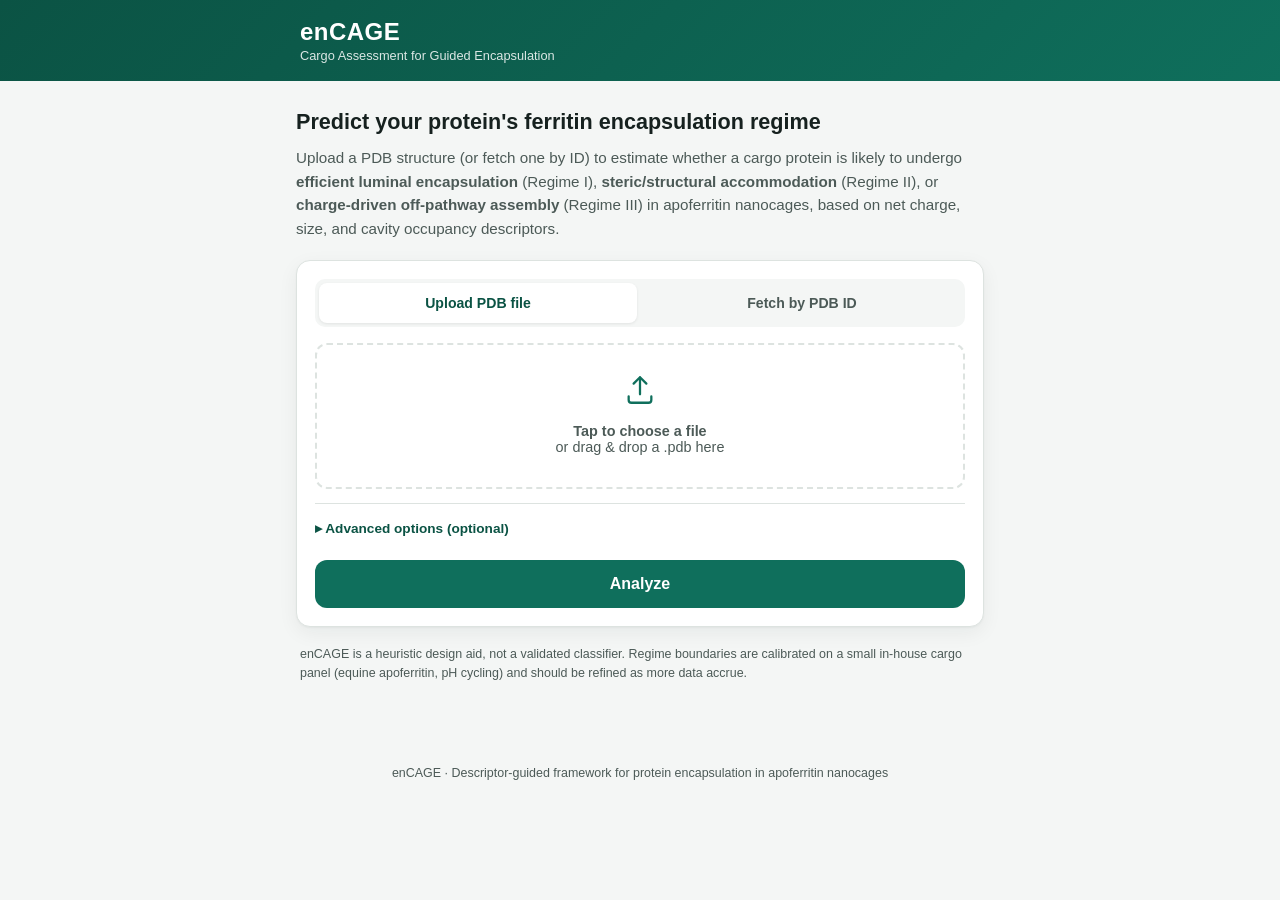
==== frontend/index.html @ 4f6a4db1 "Add files via upload" ====
<!DOCTYPE html>
<html lang="en">
<head>
<meta charset="UTF-8" />
<meta name="viewport" content="width=device-width, initial-scale=1, viewport-fit=cover" />
<title>enCAGE — Ferritin Encapsulation Predictor</title>
<link rel="stylesheet" href="style.css" />
</head>
<body>

<header class="topbar">
  <div class="topbar-inner">
    <div class="brand">
      <span class="brand-mark">enCAGE</span>
      <span class="brand-sub">Cargo Assessment for Guided Encapsulation</span>
    </div>
  </div>
</header>

<main class="wrap">

  <section class="intro">
    <h1>Predict your protein's ferritin encapsulation regime</h1>
    <p>
      Upload a PDB structure (or fetch one by ID) to estimate whether a cargo protein
      is likely to undergo <strong>efficient luminal encapsulation</strong> (Regime I),
      <strong>steric/structural accommodation</strong> (Regime II), or
      <strong>charge-driven off-pathway assembly</strong> (Regime III) in apoferritin
      nanocages, based on net charge, size, and cavity occupancy descriptors.
    </p>
  </section>

  <section class="card input-card">

    <div class="tabs" role="tablist">
      <button class="tab active" data-tab="upload" role="tab" aria-selected="true">Upload PDB file</button>
      <button class="tab" data-tab="fetch" role="tab" aria-selected="false">Fetch by PDB ID</button>
    </div>

    <div class="tab-panel" id="panel-upload">
      <label class="dropzone" id="dropzone" for="fileInput">
        <input type="file" id="fileInput" accept=".pdb,.ent" hidden />
        <div class="dropzone-content">
          <svg viewBox="0 0 24 24" width="34" height="34" fill="none" stroke="currentColor" stroke-width="1.6">
            <path d="M12 3v12m0-12 4.5 4.5M12 3 7.5 7.5" stroke-linecap="round" stroke-linejoin="round"/>
            <path d="M4 16.5V19a2 2 0 0 0 2 2h12a2 2 0 0 0 2-2v-2.5" stroke-linecap="round" stroke-linejoin="round"/>
          </svg>
          <p><strong>Tap to choose a file</strong><br/>or drag & drop a .pdb here</p>
          <p class="file-name" id="fileName"></p>
        </div>
      </label>
    </div>

    <div class="tab-panel hidden" id="panel-fetch">
      <label class="field-label" for="pdbIdInput">RCSB PDB ID</label>
      <input class="text-input" id="pdbIdInput" type="text" maxlength="4" placeholder="e.g. 4CHA" autocapitalize="characters" autocomplete="off" />
      <p class="hint">Fetched live from files.rcsb.org — no upload needed.</p>
    </div>

    <details class="advanced">
      <summary>Advanced options (optional)</summary>
      <div class="advanced-grid">
        <div>
          <label class="field-label" for="phInput">pH</label>
          <input class="text-input" id="phInput" type="number" step="0.1" placeholder="7.4" />
        </div>
        <div>
          <label class="field-label" for="cationicInput">Cationic threshold (net charge)</label>
          <input class="text-input" id="cationicInput" type="number" step="0.1" placeholder="5.0" />
        </div>
        <div>
          <label class="field-label" for="chargeOverride">Net charge override</label>
          <input class="text-input" id="chargeOverride" type="number" step="0.1" placeholder="e.g. from Prot pi" />
        </div>
        <div>
          <label class="field-label" for="volumeOverride">SES volume override (Å³)</label>
          <input class="text-input" id="volumeOverride" type="number" step="1" placeholder="e.g. from ChimeraX" />
        </div>
      </div>
      <p class="hint">
        Volume is estimated with a fast grid-based approximation by default. For
        manuscript-consistent numbers, supply a ChimeraX solvent-excluded volume
        and/or a Prot pi net charge above.
      </p>
    </details>

    <button class="btn-primary" id="analyzeBtn">Analyze</button>
    <p class="error-msg hidden" id="errorMsg"></p>
  </section>

  <section class="card result-card hidden" id="resultCard">
    <div class="regime-badge" id="regimeBadge">
      <span class="regime-roman" id="regimeRoman">I</span>
      <span class="regime-text" id="regimeText">Efficient luminal encapsulation</span>
    </div>
    <h2 id="resultProtein">—</h2>

    <div class="descriptor-grid" id="descriptorGrid"></div>

    <div class="notes" id="notesBlock"></div>

    <div class="result-actions">
      <button class="btn-secondary" id="downloadBtn">Download CSV</button>
      <button class="btn-secondary" id="resetBtn">Analyze another</button>
    </div>
  </section>

  <div class="loading hidden" id="loading">
    <div class="spinner"></div>
    <p>Analyzing structure…</p>
  </div>

  <section class="disclaimer">
    <p>
      enCAGE is a heuristic design aid, not a validated classifier. Regime
      boundaries are calibrated on a small in-house cargo panel (equine
      apoferritin, pH cycling) and should be refined as more data accrue.
    </p>
  </section>

</main>

<footer class="footer">
  <p>enCAGE · Descriptor-guided framework for protein encapsulation in apoferritin nanocages</p>
</footer>

<script src="config.js"></script>
<script src="script.js"></script>
</body>
</html>
---- frontend/style.css ----
:root {
  --ink: #16211f;
  --ink-soft: #4c5a57;
  --bg: #f4f6f5;
  --card-bg: #ffffff;
  --border: #dde3e0;
  --accent: #0f6f5c;
  --accent-dark: #0b5344;
  --accent-soft: #e5f3ef;
  --regime1: #1c8a4c;
  --regime1-bg: #e6f6ec;
  --regime2: #b8860a;
  --regime2-bg: #fbf3df;
  --regime3: #c4392b;
  --regime3-bg: #fbe9e7;
  --radius: 14px;
  --shadow: 0 1px 2px rgba(20, 30, 28, 0.04), 0 6px 20px rgba(20, 30, 28, 0.06);
  font-size: 16px;
}

* { box-sizing: border-box; }

html, body {
  margin: 0;
  padding: 0;
  background: var(--bg);
  color: var(--ink);
  font-family: -apple-system, BlinkMacSystemFont, "Segoe UI", Roboto, Helvetica, Arial, sans-serif;
  -webkit-font-smoothing: antialiased;
}

.topbar {
  background: linear-gradient(135deg, var(--accent-dark), var(--accent));
  padding: env(safe-area-inset-top, 0) 0 0 0;
}
.topbar-inner {
  max-width: 720px;
  margin: 0 auto;
  padding: 18px 20px;
}
.brand { display: flex; flex-direction: column; gap: 2px; }
.brand-mark {
  font-size: 1.5rem;
  font-weight: 700;
  color: #fff;
  letter-spacing: 0.02em;
}
.brand-sub {
  font-size: 0.8rem;
  color: rgba(255,255,255,0.85);
}

.wrap {
  max-width: 720px;
  margin: 0 auto;
  padding: 20px 16px 40px;
}

.intro h1 {
  font-size: 1.35rem;
  line-height: 1.35;
  margin: 6px 0 10px;
}
.intro p {
  font-size: 0.95rem;
  color: var(--ink-soft);
  line-height: 1.55;
  margin: 0 0 20px;
}

.card {
  background: var(--card-bg);
  border: 1px solid var(--border);
  border-radius: var(--radius);
  box-shadow: var(--shadow);
  padding: 18px;
  margin-bottom: 18px;
}

.tabs {
  display: flex;
  gap: 6px;
  background: var(--bg);
  padding: 4px;
  border-radius: 10px;
  margin-bottom: 16px;
}
.tab {
  flex: 1;
  border: none;
  background: transparent;
  padding: 10px 8px;
  font-size: 0.88rem;
  font-weight: 600;
  color: var(--ink-soft);
  border-radius: 8px;
  cursor: pointer;
  min-height: 40px;
}
.tab.active {
  background: var(--card-bg);
  color: var(--accent-dark);
  box-shadow: 0 1px 3px rgba(0,0,0,0.08);
}

.tab-panel.hidden { display: none; }

.dropzone {
  display: block;
  border: 2px dashed var(--border);
  border-radius: 12px;
  padding: 28px 16px;
  text-align: center;
  cursor: pointer;
  transition: border-color .15s ease, background .15s ease;
}
.dropzone:active,
.dropzone.dragover {
  border-color: var(--accent);
  background: var(--accent-soft);
}
.dropzone-content svg { color: var(--accent); margin-bottom: 8px; }
.dropzone-content p {
  margin: 4px 0;
  font-size: 0.9rem;
  color: var(--ink-soft);
}
.file-name {
  font-weight: 600;
  color: var(--accent-dark) !important;
  word-break: break-all;
}

.field-label {
  display: block;
  font-size: 0.82rem;
  font-weight: 600;
  color: var(--ink-soft);
  margin-bottom: 6px;
}
.text-input {
  width: 100%;
  padding: 12px 12px;
  font-size: 1rem;
  border: 1px solid var(--border);
  border-radius: 10px;
  background: #fff;
  color: var(--ink);
  min-height: 44px;
}
.text-input:focus {
  outline: none;
  border-color: var(--accent);
  box-shadow: 0 0 0 3px var(--accent-soft);
}
.hint {
  font-size: 0.78rem;
  color: var(--ink-soft);
  margin: 8px 0 0;
  line-height: 1.4;
}

.advanced {
  margin-top: 14px;
  border-top: 1px solid var(--border);
  padding-top: 10px;
}
.advanced summary {
  cursor: pointer;
  font-size: 0.85rem;
  font-weight: 600;
  color: var(--accent-dark);
  list-style: none;
  padding: 6px 0;
}
.advanced summary::-webkit-details-marker { display: none; }
.advanced summary::before { content: "▸ "; }
.advanced[open] summary::before { content: "▾ "; }
.advanced-grid {
  display: grid;
  grid-template-columns: 1fr 1fr;
  gap: 12px;
  margin: 10px 0 4px;
}
@media (max-width: 480px) {
  .advanced-grid { grid-template-columns: 1fr; }
}

.btn-primary {
  width: 100%;
  margin-top: 18px;
  padding: 14px;
  font-size: 1rem;
  font-weight: 700;
  color: #fff;
  background: var(--accent);
  border: none;
  border-radius: 12px;
  cursor: pointer;
  min-height: 48px;
}
.btn-primary:active { background: var(--accent-dark); }
.btn-primary:disabled { opacity: 0.55; }

.btn-secondary {
  flex: 1;
  padding: 12px;
  font-size: 0.92rem;
  font-weight: 600;
  color: var(--accent-dark);
  background: var(--accent-soft);
  border: none;
  border-radius: 10px;
  cursor: pointer;
  min-height: 44px;
}

.error-msg {
  margin-top: 12px;
  padding: 10px 12px;
  background: var(--regime3-bg);
  color: var(--regime3);
  border-radius: 10px;
  font-size: 0.88rem;
}
.hidden { display: none !important; }

/* ---- results ---- */
.regime-badge {
  display: inline-flex;
  align-items: center;
  gap: 10px;
  padding: 8px 14px;
  border-radius: 999px;
  margin-bottom: 12px;
  font-weight: 700;
}
.regime-badge.regime-1 { background: var(--regime1-bg); color: var(--regime1); }
.regime-badge.regime-2 { background: var(--regime2-bg); color: var(--regime2); }
.regime-badge.regime-3 { background: var(--regime3-bg); color: var(--regime3); }
.regime-roman {
  display: inline-flex;
  align-items: center;
  justify-content: center;
  width: 26px;
  height: 26px;
  border-radius: 50%;
  background: currentColor;
  font-size: 0.85rem;
  color: #fff !important;
}
.regime-text { font-size: 0.92rem; }

#resultProtein {
  font-size: 1.15rem;
  margin: 0 0 14px;
}

.descriptor-grid {
  display: grid;
  grid-template-columns: 1fr 1fr;
  gap: 10px;
  margin-bottom: 14px;
}
@media (max-width: 420px) {
  .descriptor-grid { grid-template-columns: 1fr 1fr; }
}
.descriptor-item {
  background: var(--bg);
  border-radius: 10px;
  padding: 10px 12px;
}
.descriptor-item .label {
  display: block;
  font-size: 0.72rem;
  color: var(--ink-soft);
  text-transform: uppercase;
  letter-spacing: 0.03em;
  margin-bottom: 2px;
}
.descriptor-item .value {
  font-size: 1.02rem;
  font-weight: 700;
}
.descriptor-item .source {
  display: block;
  font-size: 0.7rem;
  color: var(--ink-soft);
  margin-top: 2px;
}

.notes {
  background: var(--accent-soft);
  border-radius: 10px;
  padding: 12px 14px;
  margin-bottom: 16px;
}
.notes ul { margin: 0; padding-left: 18px; }
.notes li { font-size: 0.86rem; color: var(--ink); margin-bottom: 6px; line-height: 1.4; }
.notes li:last-child { margin-bottom: 0; }
.notes-empty { font-size: 0.86rem; color: var(--ink-soft); margin: 0; }

.result-actions {
  display: flex;
  gap: 10px;
}

.loading {
  display: flex;
  flex-direction: column;
  align-items: center;
  gap: 12px;
  padding: 30px 0;
  color: var(--ink-soft);
  font-size: 0.9rem;
}
.spinner {
  width: 30px; height: 30px;
  border: 3px solid var(--border);
  border-top-color: var(--accent);
  border-radius: 50%;
  animation: spin 0.8s linear infinite;
}
@keyframes spin { to { transform: rotate(360deg); } }

.disclaimer {
  font-size: 0.78rem;
  color: var(--ink-soft);
  line-height: 1.5;
  padding: 0 4px;
}

.footer {
  text-align: center;
  font-size: 0.78rem;
  color: var(--ink-soft);
  padding: 18px 16px 32px;
}
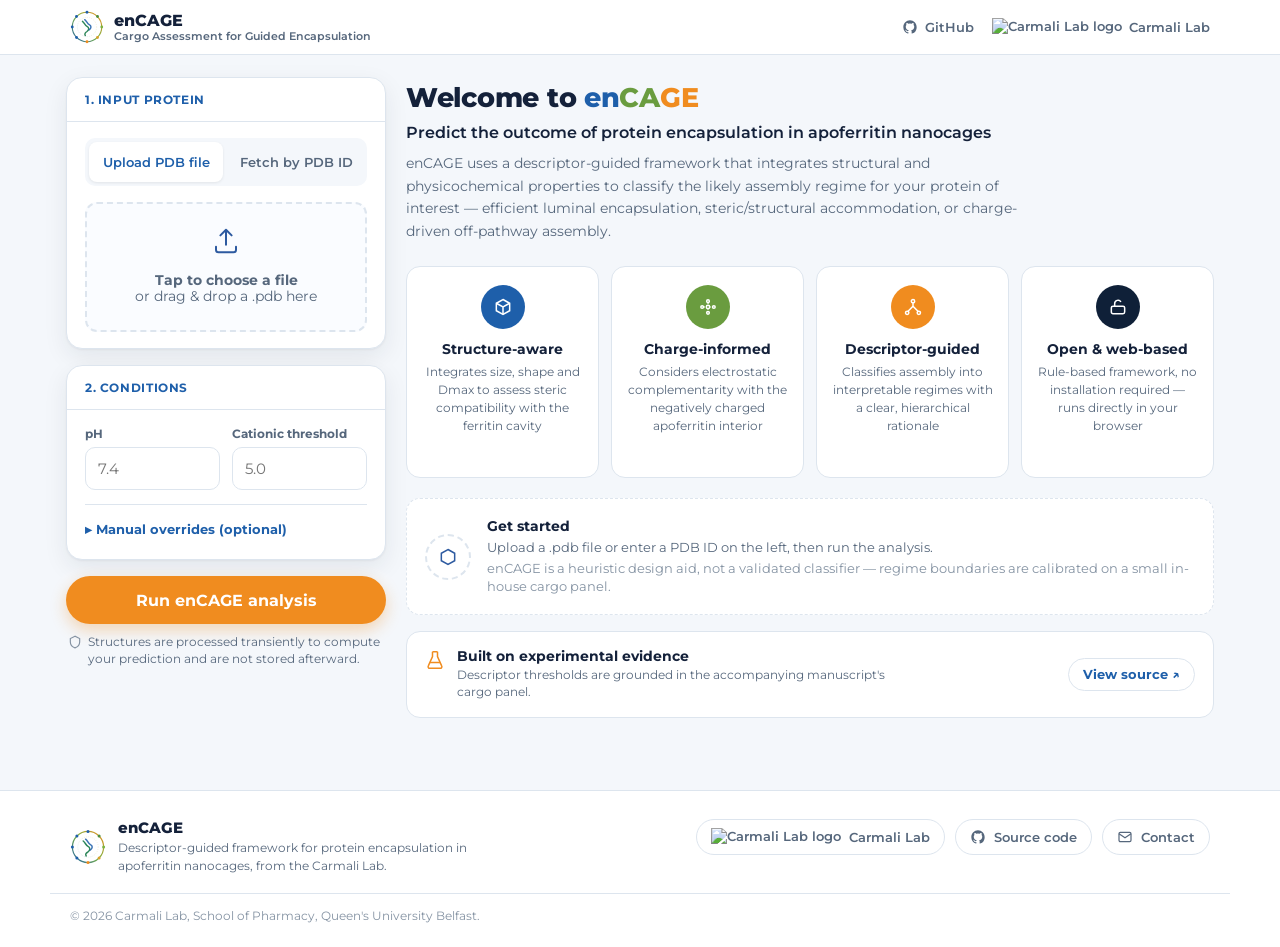
==== commit 6ee430fe: "Add files via upload" ====
--- a/frontend/index.html
+++ b/frontend/index.html
@@ -4,124 +4,287 @@
 <meta charset="UTF-8" />
 <meta name="viewport" content="width=device-width, initial-scale=1, viewport-fit=cover" />
 <title>enCAGE — Ferritin Encapsulation Predictor</title>
+<link rel="preconnect" href="https://fonts.googleapis.com" />
+<link rel="preconnect" href="https://fonts.gstatic.com" crossorigin />
+<link href="https://fonts.googleapis.com/css2?family=Montserrat:wght@400;500;600;700;800&display=swap" rel="stylesheet" />
 <link rel="stylesheet" href="style.css" />
 </head>
 <body>
 
-<header class="topbar">
-  <div class="topbar-inner">
-    <div class="brand">
-      <span class="brand-mark">enCAGE</span>
-      <span class="brand-sub">Cargo Assessment for Guided Encapsulation</span>
+<div class="toolbar">
+  <div class="toolbar-inner">
+    <div class="toolbar-brand">
+      <svg class="logo-mark" viewBox="0 0 120 120" xmlns="http://www.w3.org/2000/svg">
+        <defs>
+          <linearGradient id="ringGrad" x1="0%" y1="100%" x2="100%" y2="0%">
+            <stop offset="0%" stop-color="#1E5FAA"/>
+            <stop offset="50%" stop-color="#7CB342"/>
+            <stop offset="100%" stop-color="#F08C1F"/>
+          </linearGradient>
+        </defs>
+        <circle cx="60" cy="60" r="52" fill="none" stroke="url(#ringGrad)" stroke-width="4"/>
+        <circle cx="60" cy="60" r="34" fill="none" stroke="url(#ringGrad)" stroke-width="1.5" stroke-dasharray="2 5" opacity="0.55"/>
+        <g>
+          <circle cx="60" cy="8" r="5" fill="#1E5FAA"/>
+          <circle cx="97" cy="23" r="5" fill="#4C8F3E"/>
+          <circle cx="112" cy="60" r="5" fill="#7CB342"/>
+          <circle cx="97" cy="97" r="5" fill="#D9A02A"/>
+          <circle cx="60" cy="112" r="5" fill="#F08C1F"/>
+          <circle cx="23" cy="97" r="5" fill="#1E5FAA"/>
+          <circle cx="8" cy="60" r="5" fill="#1E5FAA"/>
+          <circle cx="23" cy="23" r="5" fill="#1E5FAA"/>
+        </g>
+        <path d="M44 40 C 52 46, 52 54, 60 58 C 68 62, 68 70, 60 76 C 54 80, 50 84, 54 90" fill="none" stroke="#2D8659" stroke-width="5" stroke-linecap="round"/>
+        <path d="M52 34 C 60 40, 60 48, 68 52 C 76 56, 76 64, 68 70" fill="none" stroke="#1E5FAA" stroke-width="5" stroke-linecap="round" opacity="0.88"/>
+      </svg>
+      <div class="toolbar-brand-text">
+        <span class="name">enCAGE</span>
+        <span class="tag">Cargo Assessment for Guided Encapsulation</span>
+      </div>
     </div>
-  </div>
-</header>
+    <nav class="toolbar-nav">
+      <a class="toolbar-link" href="https://github.com/scarmali/encage_webapp" target="_blank" rel="noopener">
+        <svg width="16" height="16" viewBox="0 0 24 24" fill="currentColor"><path d="M12 2C6.48 2 2 6.58 2 12.19c0 4.5 2.87 8.31 6.84 9.66.5.1.68-.22.68-.49 0-.24-.01-.87-.01-1.71-2.78.62-3.37-1.37-3.37-1.37-.45-1.18-1.11-1.49-1.11-1.49-.91-.64.07-.63.07-.63 1 .07 1.53 1.05 1.53 1.05.89 1.57 2.34 1.11 2.91.85.09-.66.35-1.11.63-1.37-2.22-.26-4.56-1.14-4.56-5.06 0-1.12.39-2.03 1.03-2.75-.1-.26-.45-1.31.1-2.73 0 0 .84-.28 2.75 1.05a9.3 9.3 0 0 1 5 0c1.9-1.33 2.75-1.05 2.75-1.05.55 1.42.2 2.47.1 2.73.64.72 1.03 1.63 1.03 2.75 0 3.93-2.34 4.79-4.57 5.05.36.32.68.94.68 1.9 0 1.37-.01 2.48-.01 2.81 0 .27.18.6.69.49A10.02 10.02 0 0 0 22 12.19C22 6.58 17.52 2 12 2Z"/></svg>
+        <span class="label">GitHub</span>
+      </a>
+      <a class="toolbar-link" href="https://carmali-lab.com/" target="_blank" rel="noopener">
+        <img src="https://carmali-lab.com/images/logo.png" alt="Carmali Lab logo" />
+        <span class="label">Carmali Lab</span>
+      </a>
+    </nav>
+  </div>
+</div>
 
 <main class="wrap">
-
-  <section class="intro">
-    <h1>Predict your protein's ferritin encapsulation regime</h1>
-    <p>
-      Upload a PDB structure (or fetch one by ID) to estimate whether a cargo protein
-      is likely to undergo <strong>efficient luminal encapsulation</strong> (Regime I),
-      <strong>steric/structural accommodation</strong> (Regime II), or
-      <strong>charge-driven off-pathway assembly</strong> (Regime III) in apoferritin
-      nanocages, based on net charge, size, and cavity occupancy descriptors.
-    </p>
-  </section>
-
-  <section class="card input-card">
-
-    <div class="tabs" role="tablist">
-      <button class="tab active" data-tab="upload" role="tab" aria-selected="true">Upload PDB file</button>
-      <button class="tab" data-tab="fetch" role="tab" aria-selected="false">Fetch by PDB ID</button>
+  <div class="layout">
+
+    <aside class="sidebar">
+      <section class="card input-card">
+        <div class="card-header"><h2>1. Input protein</h2></div>
+        <div class="card-body">
+
+          <div class="tabs" role="tablist">
+            <button class="tab active" data-tab="upload" role="tab" aria-selected="true">Upload PDB file</button>
+            <button class="tab" data-tab="fetch" role="tab" aria-selected="false">Fetch by PDB ID</button>
+          </div>
+
+          <div class="tab-panel" id="panel-upload">
+            <label class="dropzone" id="dropzone" for="fileInput">
+              <input type="file" id="fileInput" accept=".pdb,.ent" hidden />
+              <div class="dropzone-content">
+                <svg viewBox="0 0 24 24" width="30" height="30" fill="none" stroke="currentColor" stroke-width="1.6">
+                  <path d="M12 3v12m0-12 4.5 4.5M12 3 7.5 7.5" stroke-linecap="round" stroke-linejoin="round"/>
+                  <path d="M4 16.5V19a2 2 0 0 0 2 2h12a2 2 0 0 0 2-2v-2.5" stroke-linecap="round" stroke-linejoin="round"/>
+                </svg>
+                <p><strong>Tap to choose a file</strong><br/>or drag & drop a .pdb here</p>
+                <p class="file-name" id="fileName"></p>
+              </div>
+            </label>
+          </div>
+
+          <div class="tab-panel hidden" id="panel-fetch">
+            <label class="field-label" for="pdbIdInput">RCSB PDB ID</label>
+            <input class="text-input" id="pdbIdInput" type="text" maxlength="4" placeholder="e.g. 4CHA" autocapitalize="characters" autocomplete="off" />
+            <p class="hint">Fetched live from files.rcsb.org — no upload needed.</p>
+          </div>
+        </div>
+      </section>
+
+      <section class="card">
+        <div class="card-header"><h2>2. Conditions</h2></div>
+        <div class="card-body">
+          <div class="field-grid">
+            <div>
+              <label class="field-label" for="phInput">pH</label>
+              <input class="text-input" id="phInput" type="number" step="0.1" placeholder="7.4" />
+            </div>
+            <div>
+              <label class="field-label" for="cationicInput">Cationic threshold</label>
+              <input class="text-input" id="cationicInput" type="number" step="0.1" placeholder="5.0" />
+            </div>
+          </div>
+
+          <details class="advanced">
+            <summary>Manual overrides (optional)</summary>
+            <div class="advanced-grid">
+              <div>
+                <label class="field-label" for="chargeOverride">Net charge override</label>
+                <input class="text-input" id="chargeOverride" type="number" step="0.1" placeholder="e.g. from Prot pi" />
+              </div>
+              <div>
+                <label class="field-label" for="volumeOverride">SES volume override (Å³)</label>
+                <input class="text-input" id="volumeOverride" type="number" step="1" placeholder="e.g. from ChimeraX" />
+              </div>
+            </div>
+            <p class="hint">
+              Volume is estimated with a fast grid-based approximation by default. For
+              manuscript-consistent numbers, supply a ChimeraX solvent-excluded volume
+              and/or a Prot pi net charge above.
+            </p>
+          </details>
+        </div>
+      </section>
+
+      <button class="btn-primary" id="analyzeBtn">Run enCAGE analysis</button>
+      <p class="privacy-hint">
+        <svg width="14" height="14" viewBox="0 0 24 24" fill="none" stroke="currentColor" stroke-width="2"><path d="M12 2 4 6v6c0 5 3.4 8.5 8 10 4.6-1.5 8-5 8-10V6l-8-4Z"/></svg>
+        Structures are processed transiently to compute your prediction and are not stored afterward.
+      </p>
+      <p class="error-msg hidden" id="errorMsg"></p>
+    </aside>
+
+    <section class="main-panel is-empty" id="resultCard">
+
+      <div class="welcome" id="emptyState">
+        <h1>Welcome to <span class="grad-en">en</span><span class="grad-ca">CA</span><span class="grad-ge">GE</span></h1>
+        <p class="lede">Predict the outcome of protein encapsulation in apoferritin nanocages</p>
+        <p class="desc">
+          enCAGE uses a descriptor-guided framework that integrates structural and physicochemical
+          properties to classify the likely assembly regime for your protein of interest —
+          efficient luminal encapsulation, steric/structural accommodation, or charge-driven
+          off-pathway assembly.
+        </p>
+
+        <div class="feature-grid">
+          <div class="feature-card f1">
+            <span class="icon"><svg width="20" height="20" viewBox="0 0 24 24" fill="none" stroke="currentColor" stroke-width="1.8"><path d="M12 3 20 7.5v9L12 21 4 16.5v-9Z"/><path d="M4 7.5 12 12l8-4.5M12 12v9"/></svg></span>
+            <span class="title">Structure-aware</span>
+            <span class="desc">Integrates size, shape and Dmax to assess steric compatibility with the ferritin cavity</span>
+          </div>
+          <div class="feature-card f2">
+            <span class="icon"><svg width="20" height="20" viewBox="0 0 24 24" fill="none" stroke="currentColor" stroke-width="1.8"><circle cx="12" cy="12" r="2"/><circle cx="12" cy="5" r="1.6"/><circle cx="12" cy="19" r="1.6"/><circle cx="5" cy="12" r="1.6"/><circle cx="19" cy="12" r="1.6"/><path d="M12 7v3M12 14v3M7 12h3M14 12h3" stroke-dasharray="1 2.5"/></svg></span>
+            <span class="title">Charge-informed</span>
+            <span class="desc">Considers electrostatic complementarity with the negatively charged apoferritin interior</span>
+          </div>
+          <div class="feature-card f3">
+            <span class="icon"><svg width="20" height="20" viewBox="0 0 24 24" fill="none" stroke="currentColor" stroke-width="1.8"><circle cx="12" cy="5" r="2"/><circle cx="5" cy="19" r="2"/><circle cx="19" cy="19" r="2"/><path d="M12 7v4M12 11 6 17M12 11l6 6"/></svg></span>
+            <span class="title">Descriptor-guided</span>
+            <span class="desc">Classifies assembly into interpretable regimes with a clear, hierarchical rationale</span>
+          </div>
+          <div class="feature-card f4">
+            <span class="icon"><svg width="20" height="20" viewBox="0 0 24 24" fill="none" stroke="currentColor" stroke-width="1.8"><rect x="4" y="11" width="16" height="9" rx="2"/><path d="M8 11V8a4 4 0 0 1 7.5-2"/></svg></span>
+            <span class="title">Open &amp; web-based</span>
+            <span class="desc">Rule-based framework, no installation required — runs directly in your browser</span>
+          </div>
+        </div>
+
+        <div class="get-started">
+          <span class="icon">
+            <svg width="20" height="20" viewBox="0 0 24 24" fill="none" stroke="currentColor" stroke-width="1.8"><path d="M12 3 20 7.5v9L12 21 4 16.5v-9Z"/></svg>
+          </span>
+          <div>
+            <p class="title">Get started</p>
+            <p class="body">Upload a .pdb file or enter a PDB ID on the left, then run the analysis.
+              <em>enCAGE is a heuristic design aid, not a validated classifier — regime boundaries are calibrated on a small in-house cargo panel.</em>
+            </p>
+          </div>
+        </div>
+
+        <div class="evidence-strip">
+          <div class="left">
+            <svg width="20" height="20" viewBox="0 0 24 24" fill="none" stroke="currentColor" stroke-width="1.8"><path d="M9 2v6L4 19a2 2 0 0 0 1.8 3h12.4A2 2 0 0 0 20 19l-5-11V2"/><path d="M9 2h6M6 15h12"/></svg>
+            <div>
+              <p class="title">Built on experimental evidence</p>
+              <p class="body">Descriptor thresholds are grounded in the accompanying manuscript's cargo panel.</p>
+            </div>
+          </div>
+          <div class="links">
+            <a href="https://github.com/scarmali/encage_webapp" target="_blank" rel="noopener">View source ↗</a>
+          </div>
+        </div>
+      </div>
+
+      <div class="loading hidden" id="loading">
+        <div class="spinner"></div>
+        <p>Analyzing structure…</p>
+      </div>
+
+      <div class="result-content" id="resultContent">
+        <div class="card">
+          <div class="card-header"><h2>Prediction</h2></div>
+          <div class="card-body">
+            <p class="section-label">Predicted regime</p>
+            <div class="regime-badge" id="regimeBadge">
+              <span class="regime-roman" id="regimeRoman">I</span>
+              <span class="regime-text" id="regimeText">Efficient luminal encapsulation</span>
+            </div>
+            <h3 id="resultProtein">—</h3>
+
+            <p class="section-label">Key descriptors</p>
+            <div class="descriptor-table-wrap">
+              <table class="descriptor-table" id="descriptorTable">
+                <thead>
+                  <tr><th>Descriptor</th><th>Value</th><th>Cavity reference</th></tr>
+                </thead>
+                <tbody id="descriptorGrid"></tbody>
+              </table>
+            </div>
+
+            <p class="section-label">Rationale &amp; notes</p>
+            <div class="notes" id="notesBlock"></div>
+
+            <div class="result-actions">
+              <button class="btn-secondary" id="downloadBtn">Download CSV</button>
+              <button class="btn-secondary" id="resetBtn">Analyze another</button>
+            </div>
+          </div>
+        </div>
+      </div>
+
+    </section>
+
+  </div>
+
+</main>
+
+<footer class="site-footer">
+  <div class="footer-inner">
+    <div class="footer-brand">
+      <svg class="logo-mark" viewBox="0 0 120 120" xmlns="http://www.w3.org/2000/svg">
+        <defs>
+          <linearGradient id="ringGradFoot" x1="0%" y1="100%" x2="100%" y2="0%">
+            <stop offset="0%" stop-color="#1E5FAA"/>
+            <stop offset="50%" stop-color="#7CB342"/>
+            <stop offset="100%" stop-color="#F08C1F"/>
+          </linearGradient>
+        </defs>
+        <circle cx="60" cy="60" r="52" fill="none" stroke="url(#ringGradFoot)" stroke-width="4"/>
+        <circle cx="60" cy="60" r="34" fill="none" stroke="url(#ringGradFoot)" stroke-width="1.5" stroke-dasharray="2 5" opacity="0.55"/>
+        <g>
+          <circle cx="60" cy="8" r="5" fill="#1E5FAA"/>
+          <circle cx="97" cy="23" r="5" fill="#4C8F3E"/>
+          <circle cx="112" cy="60" r="5" fill="#7CB342"/>
+          <circle cx="97" cy="97" r="5" fill="#D9A02A"/>
+          <circle cx="60" cy="112" r="5" fill="#F08C1F"/>
+          <circle cx="23" cy="97" r="5" fill="#1E5FAA"/>
+          <circle cx="8" cy="60" r="5" fill="#1E5FAA"/>
+          <circle cx="23" cy="23" r="5" fill="#1E5FAA"/>
+        </g>
+        <path d="M44 40 C 52 46, 52 54, 60 58 C 68 62, 68 70, 60 76 C 54 80, 50 84, 54 90" fill="none" stroke="#2D8659" stroke-width="5" stroke-linecap="round"/>
+        <path d="M52 34 C 60 40, 60 48, 68 52 C 76 56, 76 64, 68 70" fill="none" stroke="#1E5FAA" stroke-width="5" stroke-linecap="round" opacity="0.88"/>
+      </svg>
+      <div>
+        <p class="name">enCAGE</p>
+        <p class="desc">Descriptor-guided framework for protein encapsulation in apoferritin nanocages, from the Carmali Lab.</p>
+      </div>
     </div>
-
-    <div class="tab-panel" id="panel-upload">
-      <label class="dropzone" id="dropzone" for="fileInput">
-        <input type="file" id="fileInput" accept=".pdb,.ent" hidden />
-        <div class="dropzone-content">
-          <svg viewBox="0 0 24 24" width="34" height="34" fill="none" stroke="currentColor" stroke-width="1.6">
-            <path d="M12 3v12m0-12 4.5 4.5M12 3 7.5 7.5" stroke-linecap="round" stroke-linejoin="round"/>
-            <path d="M4 16.5V19a2 2 0 0 0 2 2h12a2 2 0 0 0 2-2v-2.5" stroke-linecap="round" stroke-linejoin="round"/>
-          </svg>
-          <p><strong>Tap to choose a file</strong><br/>or drag & drop a .pdb here</p>
-          <p class="file-name" id="fileName"></p>
-        </div>
-      </label>
+    <div class="footer-links">
+      <a href="https://carmali-lab.com/" target="_blank" rel="noopener">
+        <img src="https://carmali-lab.com/images/logo.png" alt="Carmali Lab logo" /> Carmali Lab
+      </a>
+      <a href="https://github.com/scarmali/encage_webapp" target="_blank" rel="noopener">
+        <svg width="16" height="16" viewBox="0 0 24 24" fill="currentColor"><path d="M12 2C6.48 2 2 6.58 2 12.19c0 4.5 2.87 8.31 6.84 9.66.5.1.68-.22.68-.49 0-.24-.01-.87-.01-1.71-2.78.62-3.37-1.37-3.37-1.37-.45-1.18-1.11-1.49-1.11-1.49-.91-.64.07-.63.07-.63 1 .07 1.53 1.05 1.53 1.05.89 1.57 2.34 1.11 2.91.85.09-.66.35-1.11.63-1.37-2.22-.26-4.56-1.14-4.56-5.06 0-1.12.39-2.03 1.03-2.75-.1-.26-.45-1.31.1-2.73 0 0 .84-.28 2.75 1.05a9.3 9.3 0 0 1 5 0c1.9-1.33 2.75-1.05 2.75-1.05.55 1.42.2 2.47.1 2.73.64.72 1.03 1.63 1.03 2.75 0 3.93-2.34 4.79-4.57 5.05.36.32.68.94.68 1.9 0 1.37-.01 2.48-.01 2.81 0 .27.18.6.69.49A10.02 10.02 0 0 0 22 12.19C22 6.58 17.52 2 12 2Z"/></svg>
+        Source code
+      </a>
+      <a href="mailto:s.carmali@qub.ac.uk">
+        <svg width="16" height="16" viewBox="0 0 24 24" fill="none" stroke="currentColor" stroke-width="1.8"><rect x="3" y="5" width="18" height="14" rx="2"/><path d="m3 7 9 6 9-6"/></svg>
+        Contact
+      </a>
     </div>
-
-    <div class="tab-panel hidden" id="panel-fetch">
-      <label class="field-label" for="pdbIdInput">RCSB PDB ID</label>
-      <input class="text-input" id="pdbIdInput" type="text" maxlength="4" placeholder="e.g. 4CHA" autocapitalize="characters" autocomplete="off" />
-      <p class="hint">Fetched live from files.rcsb.org — no upload needed.</p>
-    </div>
-
-    <details class="advanced">
-      <summary>Advanced options (optional)</summary>
-      <div class="advanced-grid">
-        <div>
-          <label class="field-label" for="phInput">pH</label>
-          <input class="text-input" id="phInput" type="number" step="0.1" placeholder="7.4" />
-        </div>
-        <div>
-          <label class="field-label" for="cationicInput">Cationic threshold (net charge)</label>
-          <input class="text-input" id="cationicInput" type="number" step="0.1" placeholder="5.0" />
-        </div>
-        <div>
-          <label class="field-label" for="chargeOverride">Net charge override</label>
-          <input class="text-input" id="chargeOverride" type="number" step="0.1" placeholder="e.g. from Prot pi" />
-        </div>
-        <div>
-          <label class="field-label" for="volumeOverride">SES volume override (Å³)</label>
-          <input class="text-input" id="volumeOverride" type="number" step="1" placeholder="e.g. from ChimeraX" />
-        </div>
-      </div>
-      <p class="hint">
-        Volume is estimated with a fast grid-based approximation by default. For
-        manuscript-consistent numbers, supply a ChimeraX solvent-excluded volume
-        and/or a Prot pi net charge above.
-      </p>
-    </details>
-
-    <button class="btn-primary" id="analyzeBtn">Analyze</button>
-    <p class="error-msg hidden" id="errorMsg"></p>
-  </section>
-
-  <section class="card result-card hidden" id="resultCard">
-    <div class="regime-badge" id="regimeBadge">
-      <span class="regime-roman" id="regimeRoman">I</span>
-      <span class="regime-text" id="regimeText">Efficient luminal encapsulation</span>
-    </div>
-    <h2 id="resultProtein">—</h2>
-
-    <div class="descriptor-grid" id="descriptorGrid"></div>
-
-    <div class="notes" id="notesBlock"></div>
-
-    <div class="result-actions">
-      <button class="btn-secondary" id="downloadBtn">Download CSV</button>
-      <button class="btn-secondary" id="resetBtn">Analyze another</button>
-    </div>
-  </section>
-
-  <div class="loading hidden" id="loading">
-    <div class="spinner"></div>
-    <p>Analyzing structure…</p>
-  </div>
-
-  <section class="disclaimer">
-    <p>
-      enCAGE is a heuristic design aid, not a validated classifier. Regime
-      boundaries are calibrated on a small in-house cargo panel (equine
-      apoferritin, pH cycling) and should be refined as more data accrue.
-    </p>
-  </section>
-
-</main>
-
-<footer class="footer">
-  <p>enCAGE · Descriptor-guided framework for protein encapsulation in apoferritin nanocages</p>
+  </div>
+  <div class="footer-bottom">
+    <p>© 2026 Carmali Lab, School of Pharmacy, Queen's University Belfast.</p>
+  </div>
 </footer>
 
 <script src="config.js"></script>
--- a/frontend/style.css
+++ b/frontend/style.css
@@ -1,20 +1,28 @@
 :root {
-  --ink: #16211f;
-  --ink-soft: #4c5a57;
-  --bg: #f4f6f5;
+  --navy-900: #0f2038;
+  --blue-600: #1e5faa;
+  --blue-500: #2d5aa0;
+  --blue-400: #4a90b8;
+  --green-600: #557f32;
+  --green-500: #6a9c3f;
+  --green-100: #eaf3de;
+  --orange-500: #f08c1f;
+  --orange-600: #d97815;
+  --ink: #14213a;
+  --ink-soft: #56677c;
+  --ink-faint: #8593a3;
+  --bg: #f4f7fb;
   --card-bg: #ffffff;
-  --border: #dde3e0;
-  --accent: #0f6f5c;
-  --accent-dark: #0b5344;
-  --accent-soft: #e5f3ef;
+  --border: #dde5ee;
   --regime1: #1c8a4c;
   --regime1-bg: #e6f6ec;
   --regime2: #b8860a;
   --regime2-bg: #fbf3df;
   --regime3: #c4392b;
   --regime3-bg: #fbe9e7;
-  --radius: 14px;
-  --shadow: 0 1px 2px rgba(20, 30, 28, 0.04), 0 6px 20px rgba(20, 30, 28, 0.06);
+  --radius: 16px;
+  --bar-gradient: linear-gradient(135deg, var(--blue-500) 0%, var(--blue-400) 100%);
+  --shadow: 0 1px 2px rgba(15, 32, 56, 0.05), 0 8px 24px rgba(15, 32, 56, 0.08);
   font-size: 16px;
 }
 
@@ -25,57 +33,116 @@
   padding: 0;
   background: var(--bg);
   color: var(--ink);
-  font-family: -apple-system, BlinkMacSystemFont, "Segoe UI", Roboto, Helvetica, Arial, sans-serif;
+  font-family: "Montserrat", -apple-system, BlinkMacSystemFont, "Segoe UI", Roboto, Helvetica, Arial, sans-serif;
   -webkit-font-smoothing: antialiased;
 }
 
-.topbar {
-  background: linear-gradient(135deg, var(--accent-dark), var(--accent));
-  padding: env(safe-area-inset-top, 0) 0 0 0;
-}
-.topbar-inner {
-  max-width: 720px;
+a { color: var(--blue-600); }
+
+/* ---- toolbar (slim, single row) ---- */
+.toolbar {
+  background: var(--card-bg);
+  border-bottom: 1px solid var(--border);
+  position: sticky;
+  top: 0;
+  z-index: 20;
+}
+.toolbar-inner {
+  max-width: 1180px;
   margin: 0 auto;
-  padding: 18px 20px;
-}
-.brand { display: flex; flex-direction: column; gap: 2px; }
-.brand-mark {
-  font-size: 1.5rem;
-  font-weight: 700;
-  color: #fff;
-  letter-spacing: 0.02em;
-}
-.brand-sub {
-  font-size: 0.8rem;
-  color: rgba(255,255,255,0.85);
-}
-
+  padding: 10px 20px;
+  display: flex;
+  align-items: center;
+  justify-content: space-between;
+  gap: 12px;
+}
+.toolbar-brand {
+  display: flex;
+  align-items: center;
+  gap: 10px;
+  min-width: 0;
+}
+.toolbar-brand .logo-mark { width: 34px; height: 34px; flex-shrink: 0; }
+.toolbar-brand-text { display: flex; flex-direction: column; line-height: 1.2; min-width: 0; }
+.toolbar-brand-text .name { font-size: 1rem; font-weight: 800; color: var(--ink); }
+.toolbar-brand-text .tag {
+  font-size: 0.68rem;
+  font-weight: 600;
+  color: var(--ink-soft);
+  white-space: nowrap;
+  overflow: hidden;
+  text-overflow: ellipsis;
+}
+.toolbar-nav {
+  display: flex;
+  align-items: center;
+  gap: 18px;
+  flex-shrink: 0;
+}
+.toolbar-link {
+  display: flex;
+  align-items: center;
+  gap: 7px;
+  text-decoration: none;
+  color: var(--ink-soft);
+  font-size: 0.82rem;
+  font-weight: 600;
+  white-space: nowrap;
+}
+.toolbar-link img { height: 18px; width: auto; display: block; }
+.toolbar-link:hover { color: var(--blue-600); }
+@media (max-width: 620px) {
+  .toolbar-brand-text .tag { display: none; }
+  .toolbar-link .label { display: none; }
+}
+
+/* ---- layout: sidebar + main ---- */
 .wrap {
-  max-width: 720px;
+  max-width: 1180px;
   margin: 0 auto;
-  padding: 20px 16px 40px;
-}
-
-.intro h1 {
-  font-size: 1.35rem;
-  line-height: 1.35;
-  margin: 6px 0 10px;
-}
-.intro p {
-  font-size: 0.95rem;
-  color: var(--ink-soft);
-  line-height: 1.55;
-  margin: 0 0 20px;
-}
+  padding: 22px 16px 40px;
+}
+
+.layout {
+  display: grid;
+  grid-template-columns: 320px 1fr;
+  gap: 20px;
+  align-items: start;
+}
+@media (max-width: 900px) {
+  .layout { grid-template-columns: 1fr; }
+}
+
+.sidebar { position: relative; }
+@media (min-width: 901px) {
+  .sidebar { position: sticky; top: 72px; }
+}
+
+.main-panel { min-width: 0; }
 
 .card {
   background: var(--card-bg);
   border: 1px solid var(--border);
   border-radius: var(--radius);
   box-shadow: var(--shadow);
-  padding: 18px;
-  margin-bottom: 18px;
-}
+  margin-bottom: 16px;
+  overflow: hidden;
+}
+
+.card-header {
+  padding: 14px 18px;
+  border-bottom: 1px solid var(--border);
+}
+.card-header h2 {
+  margin: 0;
+  font-size: 0.78rem;
+  font-weight: 700;
+  color: var(--blue-600);
+  text-transform: uppercase;
+  letter-spacing: 0.05em;
+}
+
+.card-body { padding: 16px 18px; }
 
 .tabs {
   display: flex;
@@ -90,7 +157,8 @@
   border: none;
   background: transparent;
   padding: 10px 8px;
-  font-size: 0.88rem;
+  font-family: inherit;
+  font-size: 0.82rem;
   font-weight: 600;
   color: var(--ink-soft);
   border-radius: 8px;
@@ -99,7 +167,7 @@
 }
 .tab.active {
   background: var(--card-bg);
-  color: var(--accent-dark);
+  color: var(--blue-600);
   box-shadow: 0 1px 3px rgba(0,0,0,0.08);
 }
 
@@ -109,55 +177,66 @@
   display: block;
   border: 2px dashed var(--border);
   border-radius: 12px;
-  padding: 28px 16px;
+  padding: 22px 14px;
   text-align: center;
   cursor: pointer;
   transition: border-color .15s ease, background .15s ease;
+  background: #fafcff;
 }
 .dropzone:active,
 .dropzone.dragover {
-  border-color: var(--accent);
-  background: var(--accent-soft);
-}
-.dropzone-content svg { color: var(--accent); margin-bottom: 8px; }
+  border-color: var(--blue-500);
+  background: #eaf1fb;
+}
+.dropzone-content svg { color: var(--blue-500); margin-bottom: 8px; }
 .dropzone-content p {
   margin: 4px 0;
-  font-size: 0.9rem;
+  font-size: 0.86rem;
   color: var(--ink-soft);
 }
 .file-name {
-  font-weight: 600;
-  color: var(--accent-dark) !important;
+  font-weight: 700;
+  color: var(--blue-600) !important;
   word-break: break-all;
 }
 
 .field-label {
   display: block;
-  font-size: 0.82rem;
-  font-weight: 600;
+  font-size: 0.78rem;
+  font-weight: 700;
   color: var(--ink-soft);
   margin-bottom: 6px;
 }
 .text-input {
   width: 100%;
-  padding: 12px 12px;
-  font-size: 1rem;
+  padding: 11px 12px;
+  font-size: 0.95rem;
+  font-family: inherit;
   border: 1px solid var(--border);
   border-radius: 10px;
   background: #fff;
   color: var(--ink);
-  min-height: 44px;
+  min-height: 42px;
 }
 .text-input:focus {
   outline: none;
-  border-color: var(--accent);
-  box-shadow: 0 0 0 3px var(--accent-soft);
+  border-color: var(--blue-500);
+  box-shadow: 0 0 0 3px rgba(45, 90, 160, 0.14);
 }
 .hint {
-  font-size: 0.78rem;
+  font-size: 0.76rem;
   color: var(--ink-soft);
   margin: 8px 0 0;
   line-height: 1.4;
+}
+
+.field-grid {
+  display: grid;
+  grid-template-columns: 1fr 1fr;
+  gap: 12px;
+}
+@media (max-width: 420px) {
+  .field-grid { grid-template-columns: 1fr; }
 }
 
 .advanced {
@@ -167,9 +246,9 @@
 }
 .advanced summary {
   cursor: pointer;
-  font-size: 0.85rem;
-  font-weight: 600;
-  color: var(--accent-dark);
+  font-size: 0.82rem;
+  font-weight: 700;
+  color: var(--blue-600);
   list-style: none;
   padding: 6px 0;
 }
@@ -182,50 +261,201 @@
   gap: 12px;
   margin: 10px 0 4px;
 }
-@media (max-width: 480px) {
+@media (max-width: 420px) {
   .advanced-grid { grid-template-columns: 1fr; }
 }
 
 .btn-primary {
   width: 100%;
-  margin-top: 18px;
   padding: 14px;
-  font-size: 1rem;
+  font-family: inherit;
+  font-size: 0.98rem;
   font-weight: 700;
   color: #fff;
-  background: var(--accent);
+  background: var(--orange-500);
   border: none;
-  border-radius: 12px;
+  border-radius: 999px;
   cursor: pointer;
   min-height: 48px;
-}
-.btn-primary:active { background: var(--accent-dark); }
-.btn-primary:disabled { opacity: 0.55; }
+  box-shadow: 0 6px 16px rgba(240, 140, 31, 0.32);
+}
+.btn-primary:active { background: var(--orange-600); }
+.btn-primary:disabled { opacity: 0.55; box-shadow: none; }
+
+.privacy-hint {
+  display: flex;
+  align-items: flex-start;
+  gap: 6px;
+  font-size: 0.74rem;
+  color: var(--ink-soft);
+  margin: 10px 2px 0;
+  line-height: 1.4;
+}
+.privacy-hint svg { flex-shrink: 0; margin-top: 1px; color: var(--ink-faint); }
 
 .btn-secondary {
   flex: 1;
   padding: 12px;
-  font-size: 0.92rem;
-  font-weight: 600;
-  color: var(--accent-dark);
-  background: var(--accent-soft);
+  font-family: inherit;
+  font-size: 0.9rem;
+  font-weight: 700;
+  color: var(--blue-600);
+  background: #eaf1fb;
   border: none;
-  border-radius: 10px;
+  border-radius: 999px;
   cursor: pointer;
   min-height: 44px;
 }
 
 .error-msg {
-  margin-top: 12px;
+  margin: 10px 0 0;
   padding: 10px 12px;
   background: var(--regime3-bg);
   color: var(--regime3);
   border-radius: 10px;
+  font-size: 0.86rem;
+}
+.hidden { display: none !important; }
+
+/* ---- welcome (main panel default state) ---- */
+.welcome h1 {
+  font-size: 1.7rem;
+  font-weight: 800;
+  margin: 4px 0 8px;
+  letter-spacing: -0.01em;
+}
+.welcome h1 .grad-en { color: var(--blue-600); }
+.welcome h1 .grad-ca { color: var(--green-500); }
+.welcome h1 .grad-ge { color: var(--orange-500); }
+.welcome .lede {
+  font-size: 1.02rem;
+  font-weight: 600;
+  color: var(--ink);
+  margin: 0 0 10px;
+}
+.welcome .desc {
   font-size: 0.88rem;
-}
-.hidden { display: none !important; }
-
-/* ---- results ---- */
+  color: var(--ink-soft);
+  line-height: 1.6;
+  max-width: 640px;
+  margin: 0 0 24px;
+}
+
+.feature-grid {
+  display: grid;
+  grid-template-columns: repeat(4, 1fr);
+  gap: 12px;
+  margin-bottom: 20px;
+}
+@media (max-width: 900px) {
+  .feature-grid { grid-template-columns: repeat(2, 1fr); }
+}
+.feature-card {
+  background: var(--card-bg);
+  border: 1px solid var(--border);
+  border-radius: 14px;
+  padding: 18px 14px;
+  text-align: center;
+}
+.feature-card .icon {
+  width: 44px;
+  height: 44px;
+  border-radius: 50%;
+  display: flex;
+  align-items: center;
+  justify-content: center;
+  margin: 0 auto 12px;
+  color: #fff;
+}
+.feature-card.f1 .icon { background: var(--blue-600); }
+.feature-card.f2 .icon { background: var(--green-500); }
+.feature-card.f3 .icon { background: var(--orange-500); }
+.feature-card.f4 .icon { background: var(--navy-900); }
+.feature-card .title {
+  display: block;
+  font-size: 0.86rem;
+  font-weight: 700;
+  color: var(--ink);
+  margin-bottom: 6px;
+}
+.feature-card .desc {
+  display: block;
+  font-size: 0.78rem;
+  color: var(--ink-soft);
+  line-height: 1.45;
+}
+
+.get-started {
+  display: flex;
+  align-items: center;
+  gap: 16px;
+  background: var(--card-bg);
+  border: 1px dashed var(--border);
+  border-radius: 14px;
+  padding: 18px;
+  margin-bottom: 16px;
+}
+.get-started .icon {
+  width: 46px;
+  height: 46px;
+  border-radius: 50%;
+  border: 2px dashed var(--border);
+  display: flex;
+  align-items: center;
+  justify-content: center;
+  color: var(--blue-500);
+  flex-shrink: 0;
+}
+.get-started .title { font-size: 0.9rem; font-weight: 700; color: var(--ink); margin: 0 0 3px; }
+.get-started .body { font-size: 0.82rem; color: var(--ink-soft); margin: 0; line-height: 1.4; }
+.get-started .body em { color: var(--ink-faint); font-style: normal; display: block; margin-top: 2px; }
+
+.evidence-strip {
+  display: flex;
+  align-items: center;
+  justify-content: space-between;
+  flex-wrap: wrap;
+  gap: 14px;
+  background: var(--card-bg);
+  border: 1px solid var(--border);
+  border-radius: 14px;
+  padding: 16px 18px;
+}
+.evidence-strip .left { display: flex; align-items: flex-start; gap: 12px; max-width: 480px; }
+.evidence-strip .left svg { flex-shrink: 0; color: var(--orange-500); margin-top: 2px; }
+.evidence-strip .title { font-size: 0.86rem; font-weight: 700; color: var(--ink); margin: 0 0 2px; }
+.evidence-strip .body { font-size: 0.78rem; color: var(--ink-soft); margin: 0; line-height: 1.4; }
+.evidence-strip .links { display: flex; gap: 10px; flex-wrap: wrap; }
+.evidence-strip .links a {
+  display: inline-flex;
+  align-items: center;
+  gap: 6px;
+  text-decoration: none;
+  font-size: 0.8rem;
+  font-weight: 700;
+  color: var(--blue-600);
+  border: 1px solid var(--border);
+  border-radius: 999px;
+  padding: 8px 14px;
+  white-space: nowrap;
+}
+.evidence-strip .links a:hover { border-color: var(--blue-500); }
+
+/* ---- result panel ---- */
+.main-panel.is-empty .result-content { display: none; }
+.main-panel:not(.is-empty) .welcome { display: none; }
+
+.result-content .card { margin-bottom: 16px; }
+
+.section-label {
+  font-size: 0.72rem;
+  font-weight: 700;
+  text-transform: uppercase;
+  letter-spacing: 0.05em;
+  color: var(--ink-soft);
+  margin: 0 0 8px;
+}
+
 .regime-badge {
   display: inline-flex;
   align-items: center;
@@ -252,45 +482,51 @@
 .regime-text { font-size: 0.92rem; }
 
 #resultProtein {
-  font-size: 1.15rem;
+  font-size: 1.05rem;
+  font-weight: 700;
+  color: var(--blue-600);
   margin: 0 0 14px;
 }
 
-.descriptor-grid {
-  display: grid;
-  grid-template-columns: 1fr 1fr;
-  gap: 10px;
-  margin-bottom: 14px;
-}
-@media (max-width: 420px) {
-  .descriptor-grid { grid-template-columns: 1fr 1fr; }
-}
-.descriptor-item {
+.descriptor-table-wrap {
+  margin-bottom: 16px;
+  border: 1px solid var(--border);
+  border-radius: 12px;
+  overflow: hidden;
+}
+table.descriptor-table {
+  width: 100%;
+  border-collapse: collapse;
+  font-size: 0.82rem;
+}
+table.descriptor-table th {
   background: var(--bg);
-  border-radius: 10px;
-  padding: 10px 12px;
-}
-.descriptor-item .label {
+  color: var(--ink-soft);
+  text-transform: uppercase;
+  font-size: 0.66rem;
+  letter-spacing: 0.04em;
+  font-weight: 700;
+  text-align: left;
+  padding: 8px 10px;
+}
+table.descriptor-table td {
+  padding: 9px 10px;
+  border-top: 1px solid var(--border);
+  vertical-align: top;
+}
+table.descriptor-table td.value { font-weight: 700; color: var(--ink); white-space: nowrap; }
+table.descriptor-table td .source {
   display: block;
-  font-size: 0.72rem;
-  color: var(--ink-soft);
-  text-transform: uppercase;
-  letter-spacing: 0.03em;
-  margin-bottom: 2px;
-}
-.descriptor-item .value {
-  font-size: 1.02rem;
-  font-weight: 700;
-}
-.descriptor-item .source {
-  display: block;
+  font-weight: 400;
   font-size: 0.7rem;
-  color: var(--ink-soft);
-  margin-top: 2px;
-}
+  color: var(--ink-faint);
+  margin-top: 1px;
+  white-space: normal;
+}
+table.descriptor-table td.ref { color: var(--ink-soft); }
 
 .notes {
-  background: var(--accent-soft);
+  background: #eaf1fb;
   border-radius: 10px;
   padding: 12px 14px;
   margin-bottom: 16px;
@@ -310,29 +546,82 @@
   flex-direction: column;
   align-items: center;
   gap: 12px;
-  padding: 30px 0;
+  padding: 60px 0;
   color: var(--ink-soft);
   font-size: 0.9rem;
 }
 .spinner {
   width: 30px; height: 30px;
   border: 3px solid var(--border);
-  border-top-color: var(--accent);
+  border-top-color: var(--blue-500);
   border-radius: 50%;
   animation: spin 0.8s linear infinite;
 }
 @keyframes spin { to { transform: rotate(360deg); } }
 
 .disclaimer {
-  font-size: 0.78rem;
-  color: var(--ink-soft);
+  font-size: 0.76rem;
+  color: var(--ink-faint);
   line-height: 1.5;
-  padding: 0 4px;
-}
-
-.footer {
-  text-align: center;
-  font-size: 0.78rem;
-  color: var(--ink-soft);
-  padding: 18px 16px 32px;
-}
+  margin: 0;
+}
+
+/* ---- footer ---- */
+.site-footer {
+  border-top: 1px solid var(--border);
+  background: var(--card-bg);
+  margin-top: 32px;
+}
+.footer-inner {
+  max-width: 1180px;
+  margin: 0 auto;
+  padding: 28px 20px 18px;
+  display: flex;
+  align-items: flex-start;
+  justify-content: space-between;
+  gap: 24px;
+  flex-wrap: wrap;
+}
+.footer-brand {
+  display: flex;
+  align-items: center;
+  gap: 12px;
+  max-width: 420px;
+}
+.footer-brand .logo-mark { width: 36px; height: 36px; flex-shrink: 0; }
+.footer-brand .name { font-size: 0.92rem; font-weight: 800; margin: 0 0 2px; }
+.footer-brand .desc { font-size: 0.78rem; color: var(--ink-soft); margin: 0; line-height: 1.45; }
+
+.footer-links {
+  display: flex;
+  flex-wrap: wrap;
+  gap: 10px;
+}
+.footer-links a {
+  display: inline-flex;
+  align-items: center;
+  gap: 8px;
+  text-decoration: none;
+  color: var(--ink-soft);
+  font-size: 0.82rem;
+  font-weight: 600;
+  border: 1px solid var(--border);
+  border-radius: 999px;
+  padding: 8px 14px;
+  white-space: nowrap;
+}
+.footer-links a img { height: 18px; width: auto; display: block; }
+.footer-links a:hover { color: var(--blue-600); border-color: var(--blue-500); }
+
+.footer-bottom {
+  max-width: 1180px;
+  margin: 0 auto;
+  padding: 14px 20px 22px;
+  border-top: 1px solid var(--border);
+}
+.footer-bottom p {
+  font-size: 0.74rem;
+  color: var(--ink-faint);
+  line-height: 1.5;
+  margin: 0;
+}
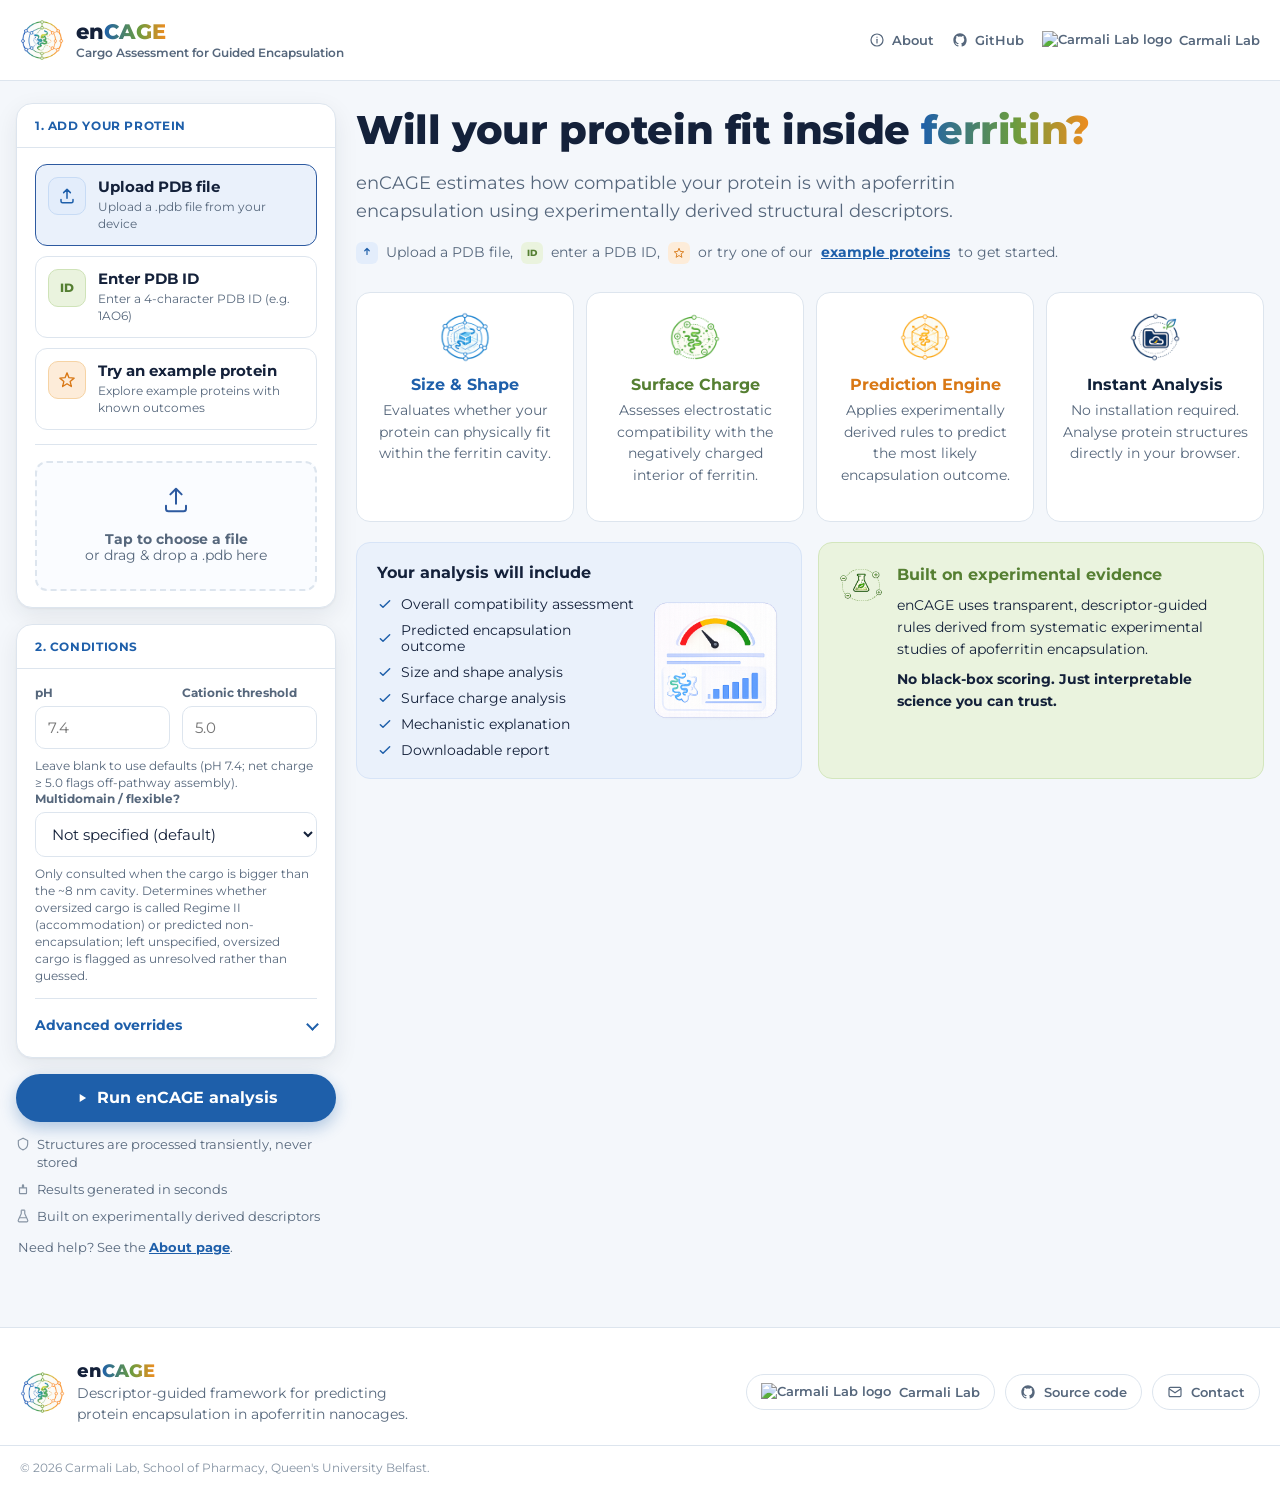
==== commit b3044819: "Add files via upload" ====
--- a/frontend/index.html
+++ b/frontend/index.html
@@ -3,7 +3,11 @@
 <head>
 <meta charset="UTF-8" />
 <meta name="viewport" content="width=device-width, initial-scale=1, viewport-fit=cover" />
+<meta name="description" content="Predict how a protein cargo will assemble inside a ferritin nanocage — upload a PDB structure or enter a PDB ID to get an instant regime prediction." />
+<meta name="theme-color" content="#1e5faa" />
 <title>enCAGE — Ferritin Encapsulation Predictor</title>
+<link rel="icon" type="image/png" href="favicon.png" />
+<link rel="apple-touch-icon" href="apple-touch-icon.png" />
 <link rel="preconnect" href="https://fonts.googleapis.com" />
 <link rel="preconnect" href="https://fonts.gstatic.com" crossorigin />
 <link href="https://fonts.googleapis.com/css2?family=Montserrat:wght@400;500;600;700;800&display=swap" rel="stylesheet" />
@@ -14,35 +18,17 @@
 <div class="toolbar">
   <div class="toolbar-inner">
     <div class="toolbar-brand">
-      <svg class="logo-mark" viewBox="0 0 120 120" xmlns="http://www.w3.org/2000/svg">
-        <defs>
-          <linearGradient id="ringGrad" x1="0%" y1="100%" x2="100%" y2="0%">
-            <stop offset="0%" stop-color="#1E5FAA"/>
-            <stop offset="50%" stop-color="#7CB342"/>
-            <stop offset="100%" stop-color="#F08C1F"/>
-          </linearGradient>
-        </defs>
-        <circle cx="60" cy="60" r="52" fill="none" stroke="url(#ringGrad)" stroke-width="4"/>
-        <circle cx="60" cy="60" r="34" fill="none" stroke="url(#ringGrad)" stroke-width="1.5" stroke-dasharray="2 5" opacity="0.55"/>
-        <g>
-          <circle cx="60" cy="8" r="5" fill="#1E5FAA"/>
-          <circle cx="97" cy="23" r="5" fill="#4C8F3E"/>
-          <circle cx="112" cy="60" r="5" fill="#7CB342"/>
-          <circle cx="97" cy="97" r="5" fill="#D9A02A"/>
-          <circle cx="60" cy="112" r="5" fill="#F08C1F"/>
-          <circle cx="23" cy="97" r="5" fill="#1E5FAA"/>
-          <circle cx="8" cy="60" r="5" fill="#1E5FAA"/>
-          <circle cx="23" cy="23" r="5" fill="#1E5FAA"/>
-        </g>
-        <path d="M44 40 C 52 46, 52 54, 60 58 C 68 62, 68 70, 60 76 C 54 80, 50 84, 54 90" fill="none" stroke="#2D8659" stroke-width="5" stroke-linecap="round"/>
-        <path d="M52 34 C 60 40, 60 48, 68 52 C 76 56, 76 64, 68 70" fill="none" stroke="#1E5FAA" stroke-width="5" stroke-linecap="round" opacity="0.88"/>
-      </svg>
+      <img class="logo-mark" src="logo.png" alt="enCAGE logo" width="44" height="44" />
       <div class="toolbar-brand-text">
-        <span class="name">enCAGE</span>
+        <span class="name"><span class="name-en">en</span><span class="name-cage">CAGE</span></span>
         <span class="tag">Cargo Assessment for Guided Encapsulation</span>
       </div>
     </div>
     <nav class="toolbar-nav">
+      <a class="toolbar-link" href="about.html">
+        <svg width="16" height="16" viewBox="0 0 24 24" fill="none" stroke="currentColor" stroke-width="1.8"><circle cx="12" cy="12" r="9"/><path d="M12 11v5.5" stroke-linecap="round"/><circle cx="12" cy="7.8" r="0.9" fill="currentColor" stroke="none"/></svg>
+        <span class="label">About</span>
+      </a>
       <a class="toolbar-link" href="https://github.com/scarmali/encage_webapp" target="_blank" rel="noopener">
         <svg width="16" height="16" viewBox="0 0 24 24" fill="currentColor"><path d="M12 2C6.48 2 2 6.58 2 12.19c0 4.5 2.87 8.31 6.84 9.66.5.1.68-.22.68-.49 0-.24-.01-.87-.01-1.71-2.78.62-3.37-1.37-3.37-1.37-.45-1.18-1.11-1.49-1.11-1.49-.91-.64.07-.63.07-.63 1 .07 1.53 1.05 1.53 1.05.89 1.57 2.34 1.11 2.91.85.09-.66.35-1.11.63-1.37-2.22-.26-4.56-1.14-4.56-5.06 0-1.12.39-2.03 1.03-2.75-.1-.26-.45-1.31.1-2.73 0 0 .84-.28 2.75 1.05a9.3 9.3 0 0 1 5 0c1.9-1.33 2.75-1.05 2.75-1.05.55 1.42.2 2.47.1 2.73.64.72 1.03 1.63 1.03 2.75 0 3.93-2.34 4.79-4.57 5.05.36.32.68.94.68 1.9 0 1.37-.01 2.48-.01 2.81 0 .27.18.6.69.49A10.02 10.02 0 0 0 22 12.19C22 6.58 17.52 2 12 2Z"/></svg>
         <span class="label">GitHub</span>
@@ -60,32 +46,86 @@
 
     <aside class="sidebar">
       <section class="card input-card">
-        <div class="card-header"><h2>1. Input protein</h2></div>
+        <div class="card-header"><h2>1. Add your protein</h2></div>
         <div class="card-body">
 
-          <div class="tabs" role="tablist">
-            <button class="tab active" data-tab="upload" role="tab" aria-selected="true">Upload PDB file</button>
-            <button class="tab" data-tab="fetch" role="tab" aria-selected="false">Fetch by PDB ID</button>
-          </div>
-
-          <div class="tab-panel" id="panel-upload">
-            <label class="dropzone" id="dropzone" for="fileInput">
-              <input type="file" id="fileInput" accept=".pdb,.ent" hidden />
-              <div class="dropzone-content">
-                <svg viewBox="0 0 24 24" width="30" height="30" fill="none" stroke="currentColor" stroke-width="1.6">
-                  <path d="M12 3v12m0-12 4.5 4.5M12 3 7.5 7.5" stroke-linecap="round" stroke-linejoin="round"/>
-                  <path d="M4 16.5V19a2 2 0 0 0 2 2h12a2 2 0 0 0 2-2v-2.5" stroke-linecap="round" stroke-linejoin="round"/>
-                </svg>
-                <p><strong>Tap to choose a file</strong><br/>or drag & drop a .pdb here</p>
-                <p class="file-name" id="fileName"></p>
+          <div class="input-options" role="tablist">
+            <button class="input-option io-upload active" data-option="upload" role="tab" aria-selected="true">
+              <span class="input-option-icon">
+                <svg width="18" height="18" viewBox="0 0 24 24" fill="none" stroke="currentColor" stroke-width="2"><path d="M12 3v12m0-12 4.5 4.5M12 3 7.5 7.5" stroke-linecap="round" stroke-linejoin="round"/><path d="M4 16.5V19a2 2 0 0 0 2 2h12a2 2 0 0 0 2-2v-2.5" stroke-linecap="round" stroke-linejoin="round"/></svg>
+              </span>
+              <span class="input-option-text">
+                <span class="input-option-title">Upload PDB file</span>
+                <span class="input-option-desc">Upload a .pdb file from your device</span>
+              </span>
+            </button>
+
+            <button class="input-option io-fetch" data-option="fetch" role="tab" aria-selected="false">
+              <span class="input-option-icon">ID</span>
+              <span class="input-option-text">
+                <span class="input-option-title">Enter PDB ID</span>
+                <span class="input-option-desc">Enter a 4-character PDB ID (e.g. 1AO6)</span>
+              </span>
+            </button>
+
+            <button class="input-option io-example" data-option="example" role="tab" aria-selected="false">
+              <span class="input-option-icon">
+                <svg width="18" height="18" viewBox="0 0 24 24" fill="none" stroke="currentColor" stroke-width="1.8"><path d="M12 2.5 14.6 8.9 21.5 9.5 16.2 13.9 17.8 20.7 12 17 6.2 20.7 7.8 13.9 2.5 9.5 9.4 8.9Z" stroke-linejoin="round"/></svg>
+              </span>
+              <span class="input-option-text">
+                <span class="input-option-title">Try an example protein</span>
+                <span class="input-option-desc">Explore example proteins with known outcomes</span>
+              </span>
+            </button>
+          </div>
+
+          <div class="input-panels">
+            <div class="tab-panel" id="panel-upload">
+              <label class="dropzone" id="dropzone" for="fileInput">
+                <input type="file" id="fileInput" accept=".pdb,.ent" hidden />
+                <div class="dropzone-content">
+                  <svg viewBox="0 0 24 24" width="30" height="30" fill="none" stroke="currentColor" stroke-width="1.6">
+                    <path d="M12 3v12m0-12 4.5 4.5M12 3 7.5 7.5" stroke-linecap="round" stroke-linejoin="round"/>
+                    <path d="M4 16.5V19a2 2 0 0 0 2 2h12a2 2 0 0 0 2-2v-2.5" stroke-linecap="round" stroke-linejoin="round"/>
+                  </svg>
+                  <p><strong>Tap to choose a file</strong><br/>or drag & drop a .pdb here</p>
+                  <p class="file-name" id="fileName"></p>
+                </div>
+              </label>
+            </div>
+
+            <div class="tab-panel hidden" id="panel-fetch">
+              <label class="field-label" for="pdbIdInput">RCSB PDB ID</label>
+              <input class="text-input" id="pdbIdInput" type="text" maxlength="4" placeholder="e.g. 4CHA" autocapitalize="characters" autocomplete="off" />
+              <p class="hint">Fetched live from files.rcsb.org. No upload needed.</p>
+            </div>
+
+            <div class="tab-panel hidden" id="panel-example">
+              <div class="example-list">
+                <button class="example-item" type="button" data-pdb="4CHA">
+                  <span class="example-meta">
+                    <span class="example-name">α-Chymotrypsin</span>
+                    <span class="example-pdb">PDB 4CHA</span>
+                  </span>
+                  <span class="example-regime-chip regime-1">Regime I</span>
+                </button>
+                <button class="example-item" type="button" data-pdb="1AO6" data-multidomain="true">
+                  <span class="example-meta">
+                    <span class="example-name">Human serum albumin</span>
+                    <span class="example-pdb">PDB 1AO6</span>
+                  </span>
+                  <span class="example-regime-chip regime-2">Regime II</span>
+                </button>
+                <button class="example-item" type="button" data-pdb="1LYZ">
+                  <span class="example-meta">
+                    <span class="example-name">Lysozyme</span>
+                    <span class="example-pdb">PDB 1LYZ</span>
+                  </span>
+                  <span class="example-regime-chip regime-3">Regime III</span>
+                </button>
               </div>
-            </label>
-          </div>
-
-          <div class="tab-panel hidden" id="panel-fetch">
-            <label class="field-label" for="pdbIdInput">RCSB PDB ID</label>
-            <input class="text-input" id="pdbIdInput" type="text" maxlength="4" placeholder="e.g. 4CHA" autocapitalize="characters" autocomplete="off" />
-            <p class="hint">Fetched live from files.rcsb.org — no upload needed.</p>
+              <p class="hint">Picked from a validated cargo panel. One click runs the analysis.</p>
+            </div>
           </div>
         </div>
       </section>
@@ -103,94 +143,134 @@
               <input class="text-input" id="cationicInput" type="number" step="0.1" placeholder="5.0" />
             </div>
           </div>
+          <p class="hint">
+            Leave blank to use defaults (pH 7.4; net charge ≥ 5.0 flags off-pathway assembly).
+          </p>
+
+          <div>
+            <label class="field-label" for="multidomainInput">Multidomain / flexible?</label>
+            <select class="text-input" id="multidomainInput">
+              <option value="">Not specified (default)</option>
+              <option value="true">Yes — multidomain / flexible</option>
+              <option value="false">No — single-domain / rigid</option>
+            </select>
+          </div>
+          <p class="hint">
+            Only consulted when the cargo is bigger than the ~8 nm cavity. Determines whether
+            oversized cargo is called Regime II (accommodation) or predicted non-encapsulation;
+            left unspecified, oversized cargo is flagged as unresolved rather than guessed.
+          </p>
 
           <details class="advanced">
-            <summary>Manual overrides (optional)</summary>
+            <summary>Advanced overrides</summary>
             <div class="advanced-grid">
               <div>
-                <label class="field-label" for="chargeOverride">Net charge override</label>
-                <input class="text-input" id="chargeOverride" type="number" step="0.1" placeholder="e.g. from Prot pi" />
+                <label class="field-label" for="chargeOverride">Net charge</label>
+                <input class="text-input" id="chargeOverride" type="number" step="0.1" placeholder="From Prot pi" />
               </div>
               <div>
-                <label class="field-label" for="volumeOverride">SES volume override (Å³)</label>
-                <input class="text-input" id="volumeOverride" type="number" step="1" placeholder="e.g. from ChimeraX" />
+                <label class="field-label" for="volumeOverride">SES volume (Å³)</label>
+                <input class="text-input" id="volumeOverride" type="number" step="1" placeholder="From ChimeraX" />
               </div>
             </div>
             <p class="hint">
               Volume is estimated with a fast grid-based approximation by default. For
-              manuscript-consistent numbers, supply a ChimeraX solvent-excluded volume
+              increased accuracy, please supply a ChimeraX solvent-excluded volume
               and/or a Prot pi net charge above.
             </p>
           </details>
         </div>
       </section>
 
-      <button class="btn-primary" id="analyzeBtn">Run enCAGE analysis</button>
-      <p class="privacy-hint">
-        <svg width="14" height="14" viewBox="0 0 24 24" fill="none" stroke="currentColor" stroke-width="2"><path d="M12 2 4 6v6c0 5 3.4 8.5 8 10 4.6-1.5 8-5 8-10V6l-8-4Z"/></svg>
-        Structures are processed transiently to compute your prediction and are not stored afterward.
-      </p>
+      <button class="btn-primary" id="analyzeBtn">
+        <svg width="14" height="14" viewBox="0 0 24 24" fill="currentColor"><path d="M8 5v14l11-7Z"/></svg>
+        Run enCAGE analysis
+      </button>
+
+      <ul class="info-checklist">
+        <li>
+          <svg width="14" height="14" viewBox="0 0 24 24" fill="none" stroke="currentColor" stroke-width="2"><path d="M12 2 4 6v6c0 5 3.4 8.5 8 10 4.6-1.5 8-5 8-10V6l-8-4Z"/></svg>
+          Structures are processed transiently, never stored
+        </li>
+        <li>
+          <svg width="14" height="14" viewBox="0 0 24 24" fill="none" stroke="currentColor" stroke-width="2"><path d="M13 10V6a1 1 0 0 0-2 0v4M6 10h12v9a1 1 0 0 1-1 1H7a1 1 0 0 1-1-1v-9Z"/></svg>
+          Results generated in seconds
+        </li>
+        <li>
+          <svg width="14" height="14" viewBox="0 0 24 24" fill="none" stroke="currentColor" stroke-width="2"><path d="M9 2v6L4 19a2 2 0 0 0 1.8 3h12.4A2 2 0 0 0 20 19l-5-11V2"/><path d="M9 2h6M6 15h12"/></svg>
+          Built on experimentally derived descriptors
+        </li>
+      </ul>
+      <p class="help-hint">Need help? See the <a href="about.html">About page</a>.</p>
       <p class="error-msg hidden" id="errorMsg"></p>
     </aside>
 
     <section class="main-panel is-empty" id="resultCard">
 
       <div class="welcome" id="emptyState">
-        <h1>Welcome to <span class="grad-en">en</span><span class="grad-ca">CA</span><span class="grad-ge">GE</span></h1>
-        <p class="lede">Predict the outcome of protein encapsulation in apoferritin nanocages</p>
+        <h1>Will your protein fit inside <span class="grad-word">ferritin?</span></h1>
         <p class="desc">
-          enCAGE uses a descriptor-guided framework that integrates structural and physicochemical
-          properties to classify the likely assembly regime for your protein of interest —
-          efficient luminal encapsulation, steric/structural accommodation, or charge-driven
-          off-pathway assembly.
+          enCAGE estimates how compatible your protein is with apoferritin encapsulation
+          using experimentally derived structural descriptors.
+        </p>
+        <p class="hero-quickstart">
+          <span class="mini-icon blue"><svg width="12" height="12" viewBox="0 0 24 24" fill="none" stroke="currentColor" stroke-width="2.4"><path d="M12 3v12m0-12 4.5 4.5M12 3 7.5 7.5" stroke-linecap="round" stroke-linejoin="round"/></svg></span>
+          Upload a PDB file,
+          <span class="mini-icon green">ID</span>
+          enter a PDB ID,
+          <span class="mini-icon orange"><svg width="12" height="12" viewBox="0 0 24 24" fill="none" stroke="currentColor" stroke-width="1.8"><path d="M12 2.5 14.6 8.9 21.5 9.5 16.2 13.9 17.8 20.7 12 17 6.2 20.7 7.8 13.9 2.5 9.5 9.4 8.9Z" stroke-linejoin="round"/></svg></span>
+          or try one of our <a href="#" id="tryExampleLink">example proteins</a> to get started.
         </p>
 
         <div class="feature-grid">
           <div class="feature-card f1">
-            <span class="icon"><svg width="20" height="20" viewBox="0 0 24 24" fill="none" stroke="currentColor" stroke-width="1.8"><path d="M12 3 20 7.5v9L12 21 4 16.5v-9Z"/><path d="M4 7.5 12 12l8-4.5M12 12v9"/></svg></span>
-            <span class="title">Structure-aware</span>
-            <span class="desc">Integrates size, shape and Dmax to assess steric compatibility with the ferritin cavity</span>
+            <span class="icon"><img src="icon-structure-aware.png" alt="" width="52" height="52" /></span>
+            <span class="title">Size &amp; Shape</span>
+            <span class="desc">Evaluates whether your protein can physically fit within the ferritin cavity.</span>
           </div>
           <div class="feature-card f2">
-            <span class="icon"><svg width="20" height="20" viewBox="0 0 24 24" fill="none" stroke="currentColor" stroke-width="1.8"><circle cx="12" cy="12" r="2"/><circle cx="12" cy="5" r="1.6"/><circle cx="12" cy="19" r="1.6"/><circle cx="5" cy="12" r="1.6"/><circle cx="19" cy="12" r="1.6"/><path d="M12 7v3M12 14v3M7 12h3M14 12h3" stroke-dasharray="1 2.5"/></svg></span>
-            <span class="title">Charge-informed</span>
-            <span class="desc">Considers electrostatic complementarity with the negatively charged apoferritin interior</span>
+            <span class="icon"><img src="icon-charge-informed.png" alt="" width="52" height="52" /></span>
+            <span class="title">Surface Charge</span>
+            <span class="desc">Assesses electrostatic compatibility with the negatively charged interior of ferritin.</span>
           </div>
           <div class="feature-card f3">
-            <span class="icon"><svg width="20" height="20" viewBox="0 0 24 24" fill="none" stroke="currentColor" stroke-width="1.8"><circle cx="12" cy="5" r="2"/><circle cx="5" cy="19" r="2"/><circle cx="19" cy="19" r="2"/><path d="M12 7v4M12 11 6 17M12 11l6 6"/></svg></span>
-            <span class="title">Descriptor-guided</span>
-            <span class="desc">Classifies assembly into interpretable regimes with a clear, hierarchical rationale</span>
+            <span class="icon"><img src="icon-descriptor-guided.png" alt="" width="52" height="52" /></span>
+            <span class="title">Prediction Engine</span>
+            <span class="desc">Applies experimentally derived rules to predict the most likely encapsulation outcome.</span>
           </div>
           <div class="feature-card f4">
-            <span class="icon"><svg width="20" height="20" viewBox="0 0 24 24" fill="none" stroke="currentColor" stroke-width="1.8"><rect x="4" y="11" width="16" height="9" rx="2"/><path d="M8 11V8a4 4 0 0 1 7.5-2"/></svg></span>
-            <span class="title">Open &amp; web-based</span>
-            <span class="desc">Rule-based framework, no installation required — runs directly in your browser</span>
-          </div>
-        </div>
-
-        <div class="get-started">
-          <span class="icon">
-            <svg width="20" height="20" viewBox="0 0 24 24" fill="none" stroke="currentColor" stroke-width="1.8"><path d="M12 3 20 7.5v9L12 21 4 16.5v-9Z"/></svg>
-          </span>
-          <div>
-            <p class="title">Get started</p>
-            <p class="body">Upload a .pdb file or enter a PDB ID on the left, then run the analysis.
-              <em>enCAGE is a heuristic design aid, not a validated classifier — regime boundaries are calibrated on a small in-house cargo panel.</em>
-            </p>
-          </div>
-        </div>
-
-        <div class="evidence-strip">
-          <div class="left">
-            <svg width="20" height="20" viewBox="0 0 24 24" fill="none" stroke="currentColor" stroke-width="1.8"><path d="M9 2v6L4 19a2 2 0 0 0 1.8 3h12.4A2 2 0 0 0 20 19l-5-11V2"/><path d="M9 2h6M6 15h12"/></svg>
-            <div>
+            <span class="icon"><img src="icon-open-web.png" alt="" width="52" height="52" /></span>
+            <span class="title">Instant Analysis</span>
+            <span class="desc">No installation required. Analyse protein structures directly in your browser.</span>
+          </div>
+        </div>
+
+        <div class="info-columns">
+          <div class="includes-card">
+            <p class="title">Your analysis will include</p>
+            <div class="includes-card-body">
+              <ul class="includes-list">
+                <li><svg width="16" height="16" viewBox="0 0 24 24" fill="none" stroke="currentColor" stroke-width="2.2"><path d="m5 13 4 4L19 7" stroke-linecap="round" stroke-linejoin="round"/></svg>Overall compatibility assessment</li>
+                <li><svg width="16" height="16" viewBox="0 0 24 24" fill="none" stroke="currentColor" stroke-width="2.2"><path d="m5 13 4 4L19 7" stroke-linecap="round" stroke-linejoin="round"/></svg>Predicted encapsulation outcome</li>
+                <li><svg width="16" height="16" viewBox="0 0 24 24" fill="none" stroke="currentColor" stroke-width="2.2"><path d="m5 13 4 4L19 7" stroke-linecap="round" stroke-linejoin="round"/></svg>Size and shape analysis</li>
+                <li><svg width="16" height="16" viewBox="0 0 24 24" fill="none" stroke="currentColor" stroke-width="2.2"><path d="m5 13 4 4L19 7" stroke-linecap="round" stroke-linejoin="round"/></svg>Surface charge analysis</li>
+                <li><svg width="16" height="16" viewBox="0 0 24 24" fill="none" stroke="currentColor" stroke-width="2.2"><path d="m5 13 4 4L19 7" stroke-linecap="round" stroke-linejoin="round"/></svg>Mechanistic explanation</li>
+                <li><svg width="16" height="16" viewBox="0 0 24 24" fill="none" stroke="currentColor" stroke-width="2.2"><path d="m5 13 4 4L19 7" stroke-linecap="round" stroke-linejoin="round"/></svg>Downloadable report</li>
+              </ul>
+              <img class="report-preview" src="report-preview.png" alt="" aria-hidden="true" />
+            </div>
+          </div>
+
+          <a class="evidence-card" href="about.html">
+            <span class="icon">
+              <img src="evidence-icon.png" alt="" width="44" height="44" />
+            </span>
+            <div class="content">
               <p class="title">Built on experimental evidence</p>
-              <p class="body">Descriptor thresholds are grounded in the accompanying manuscript's cargo panel.</p>
-            </div>
-          </div>
-          <div class="links">
-            <a href="https://github.com/scarmali/encage_webapp" target="_blank" rel="noopener">View source ↗</a>
-          </div>
+              <p>enCAGE uses transparent, descriptor-guided rules derived from systematic experimental studies of apoferritin encapsulation.</p>
+              <p class="emphasis">No black-box scoring. Just interpretable science you can trust.</p>
+            </div>
+          </a>
         </div>
       </div>
 
@@ -208,6 +288,7 @@
               <span class="regime-roman" id="regimeRoman">I</span>
               <span class="regime-text" id="regimeText">Efficient luminal encapsulation</span>
             </div>
+            <p class="regime-blurb" id="regimeBlurb"></p>
             <h3 id="resultProtein">—</h3>
 
             <p class="section-label">Key descriptors</p>
@@ -240,32 +321,10 @@
 <footer class="site-footer">
   <div class="footer-inner">
     <div class="footer-brand">
-      <svg class="logo-mark" viewBox="0 0 120 120" xmlns="http://www.w3.org/2000/svg">
-        <defs>
-          <linearGradient id="ringGradFoot" x1="0%" y1="100%" x2="100%" y2="0%">
-            <stop offset="0%" stop-color="#1E5FAA"/>
-            <stop offset="50%" stop-color="#7CB342"/>
-            <stop offset="100%" stop-color="#F08C1F"/>
-          </linearGradient>
-        </defs>
-        <circle cx="60" cy="60" r="52" fill="none" stroke="url(#ringGradFoot)" stroke-width="4"/>
-        <circle cx="60" cy="60" r="34" fill="none" stroke="url(#ringGradFoot)" stroke-width="1.5" stroke-dasharray="2 5" opacity="0.55"/>
-        <g>
-          <circle cx="60" cy="8" r="5" fill="#1E5FAA"/>
-          <circle cx="97" cy="23" r="5" fill="#4C8F3E"/>
-          <circle cx="112" cy="60" r="5" fill="#7CB342"/>
-          <circle cx="97" cy="97" r="5" fill="#D9A02A"/>
-          <circle cx="60" cy="112" r="5" fill="#F08C1F"/>
-          <circle cx="23" cy="97" r="5" fill="#1E5FAA"/>
-          <circle cx="8" cy="60" r="5" fill="#1E5FAA"/>
-          <circle cx="23" cy="23" r="5" fill="#1E5FAA"/>
-        </g>
-        <path d="M44 40 C 52 46, 52 54, 60 58 C 68 62, 68 70, 60 76 C 54 80, 50 84, 54 90" fill="none" stroke="#2D8659" stroke-width="5" stroke-linecap="round"/>
-        <path d="M52 34 C 60 40, 60 48, 68 52 C 76 56, 76 64, 68 70" fill="none" stroke="#1E5FAA" stroke-width="5" stroke-linecap="round" opacity="0.88"/>
-      </svg>
+      <img class="logo-mark" src="logo.png" alt="enCAGE logo" width="45" height="45" />
       <div>
-        <p class="name">enCAGE</p>
-        <p class="desc">Descriptor-guided framework for protein encapsulation in apoferritin nanocages, from the Carmali Lab.</p>
+        <p class="name"><span class="name-en">en</span><span class="name-cage">CAGE</span></p>
+        <p class="desc">Descriptor-guided framework for predicting protein encapsulation in apoferritin nanocages.</p>
       </div>
     </div>
     <div class="footer-links">
--- a/frontend/style.css
+++ b/frontend/style.css
@@ -1,5 +1,6 @@
 :root {
   --navy-900: #0f2038;
+  --blue-700: #163f73;
   --blue-600: #1e5faa;
   --blue-500: #2d5aa0;
   --blue-400: #4a90b8;
@@ -20,22 +21,41 @@
   --regime2-bg: #fbf3df;
   --regime3: #c4392b;
   --regime3-bg: #fbe9e7;
+  --regime4: #6a4fa0;
+  --regime4-bg: #f0ebf9;
+  --regime-unresolved: #5c6b7a;
+  --regime-unresolved-bg: #edf1f5;
   --radius: 16px;
   --bar-gradient: linear-gradient(135deg, var(--blue-500) 0%, var(--blue-400) 100%);
   --shadow: 0 1px 2px rgba(15, 32, 56, 0.05), 0 8px 24px rgba(15, 32, 56, 0.08);
+  --page-max: 1360px;
   font-size: 16px;
 }
 
 * { box-sizing: border-box; }
 
-html, body {
+html {
+  height: 100%;
+}
+body {
   margin: 0;
   padding: 0;
+  min-height: 100%;
   background: var(--bg);
   color: var(--ink);
   font-family: "Montserrat", -apple-system, BlinkMacSystemFont, "Segoe UI", Roboto, Helvetica, Arial, sans-serif;
   -webkit-font-smoothing: antialiased;
-}
+  display: flex;
+  flex-direction: column;
+}
+
+/* Any <main> page section grows to fill leftover height, so the footer
+   always sits at the bottom of the viewport even on short pages. */
+body > main {
+  flex: 1 0 auto;
+  width: 100%;
+}
+.site-footer { flex-shrink: 0; }
 
 a { color: var(--blue-600); }
 
@@ -48,9 +68,9 @@
   z-index: 20;
 }
 .toolbar-inner {
-  max-width: 1180px;
+  max-width: var(--page-max);
   margin: 0 auto;
-  padding: 10px 20px;
+  padding: 18px 20px;
   display: flex;
   align-items: center;
   justify-content: space-between;
@@ -59,20 +79,43 @@
 .toolbar-brand {
   display: flex;
   align-items: center;
-  gap: 10px;
+  gap: 12px;
   min-width: 0;
 }
-.toolbar-brand .logo-mark { width: 34px; height: 34px; flex-shrink: 0; }
-.toolbar-brand-text { display: flex; flex-direction: column; line-height: 1.2; min-width: 0; }
-.toolbar-brand-text .name { font-size: 1rem; font-weight: 800; color: var(--ink); }
+.toolbar-brand .logo-mark { width: 44px; height: 44px; flex-shrink: 0; display: block; object-fit: contain; }
+.toolbar-brand-text { display: flex; flex-direction: column; line-height: 1.25; min-width: 0; }
+.toolbar-brand-text .name { font-size: 1.3rem; font-weight: 800; }
+.toolbar-brand-text .name-en, .footer-brand .name-en { color: var(--ink); }
+.toolbar-brand-text .name-cage, .footer-brand .name-cage {
+  background: linear-gradient(90deg, var(--blue-600) 0%, var(--green-500) 55%, var(--orange-500) 100%);
+  -webkit-background-clip: text;
+  background-clip: text;
+  color: transparent;
+}
 .toolbar-brand-text .tag {
-  font-size: 0.68rem;
+  font-size: 0.76rem;
   font-weight: 600;
   color: var(--ink-soft);
   white-space: nowrap;
   overflow: hidden;
   text-overflow: ellipsis;
 }
+.toolbar-brand-text .tag-divider {
+  display: block;
+  width: 46px;
+  height: 2px;
+  margin: 5px 0;
+  border-radius: 2px;
+  background: linear-gradient(90deg, var(--blue-600) 0%, var(--green-500) 50%, var(--orange-500) 100%);
+}
+.toolbar-brand-text .subtitle {
+  font-size: 0.68rem;
+  font-weight: 500;
+  color: var(--ink-soft);
+  white-space: nowrap;
+  overflow: hidden;
+  text-overflow: ellipsis;
+}
 .toolbar-nav {
   display: flex;
   align-items: center;
@@ -92,13 +135,15 @@
 .toolbar-link img { height: 18px; width: auto; display: block; }
 .toolbar-link:hover { color: var(--blue-600); }
 @media (max-width: 620px) {
-  .toolbar-brand-text .tag { display: none; }
+  .toolbar-brand-text .tag,
+  .toolbar-brand-text .tag-divider,
+  .toolbar-brand-text .subtitle { display: none; }
   .toolbar-link .label { display: none; }
 }
 
 /* ---- layout: sidebar + main ---- */
 .wrap {
-  max-width: 1180px;
+  max-width: var(--page-max);
   margin: 0 auto;
   padding: 22px 16px 40px;
 }
@@ -144,31 +189,57 @@
 
 .card-body { padding: 16px 18px; }
 
-.tabs {
-  display: flex;
-  gap: 6px;
-  background: var(--bg);
-  padding: 4px;
+.input-options {
+  display: flex;
+  flex-direction: column;
+  gap: 10px;
+  margin-bottom: 14px;
+}
+.input-option {
+  display: flex;
+  align-items: flex-start;
+  gap: 12px;
+  width: 100%;
+  text-align: left;
+  padding: 12px;
+  border: 1px solid var(--border);
+  border-radius: 12px;
+  background: #fff;
+  cursor: pointer;
+  font-family: inherit;
+  min-height: 64px;
+  transition: border-color .15s ease, background-color .15s ease;
+}
+@media (hover: hover) {
+  .input-option:not(.active):hover { border-color: var(--blue-400); }
+}
+.input-option.active {
+  border-color: var(--blue-500);
+  background: #eaf1fb;
+}
+.input-option-icon {
+  width: 38px;
+  height: 38px;
   border-radius: 10px;
-  margin-bottom: 16px;
-}
-.tab {
-  flex: 1;
-  border: none;
-  background: transparent;
-  padding: 10px 8px;
-  font-family: inherit;
-  font-size: 0.82rem;
-  font-weight: 600;
-  color: var(--ink-soft);
-  border-radius: 8px;
-  cursor: pointer;
-  min-height: 40px;
-}
-.tab.active {
-  background: var(--card-bg);
-  color: var(--blue-600);
-  box-shadow: 0 1px 3px rgba(0,0,0,0.08);
+  display: flex;
+  align-items: center;
+  justify-content: center;
+  flex-shrink: 0;
+  font-weight: 800;
+  font-size: 0.72rem;
+  border: 1px solid transparent;
+}
+.input-option.io-upload .input-option-icon { background: #e3edfb; color: var(--blue-600); border-color: #c7dbf5; }
+.input-option.io-fetch .input-option-icon { background: var(--green-100); color: var(--green-600); border-color: #cfe3b8; }
+.input-option.io-example .input-option-icon { background: #fdecd9; color: var(--orange-600); border-color: #f6d3a4; }
+.input-option-text { display: flex; flex-direction: column; gap: 2px; min-width: 0; padding-top: 1px; }
+.input-option-title { font-size: 0.92rem; font-weight: 700; color: var(--ink); }
+.input-option-desc { font-size: 0.78rem; color: var(--ink-soft); line-height: 1.4; }
+
+.input-panels {
+  border-top: 1px solid var(--border);
+  padding-top: 16px;
+  margin-top: 2px;
 }
 
 .tab-panel.hidden { display: none; }
@@ -199,6 +270,48 @@
   color: var(--blue-600) !important;
   word-break: break-all;
 }
+
+.example-list {
+  display: flex;
+  flex-direction: column;
+  gap: 8px;
+}
+.example-item {
+  display: flex;
+  align-items: center;
+  justify-content: space-between;
+  gap: 10px;
+  padding: 10px 12px;
+  border: 1px solid var(--border);
+  border-radius: 10px;
+  background: #fff;
+  cursor: pointer;
+  font-family: inherit;
+  text-align: left;
+  text-decoration: none;
+  color: inherit;
+  width: 100%;
+  transition: border-color .15s ease, background-color .15s ease;
+}
+@media (hover: hover) {
+  .example-item:hover { border-color: var(--blue-400); background: #fafcff; }
+}
+.example-meta { display: flex; flex-direction: column; gap: 2px; min-width: 0; }
+.example-name { font-size: 0.86rem; font-weight: 700; color: var(--ink); }
+.example-pdb { font-size: 0.74rem; color: var(--ink-faint); font-weight: 600; }
+.example-regime-chip {
+  font-size: 0.68rem;
+  font-weight: 700;
+  padding: 4px 10px;
+  border-radius: 999px;
+  white-space: nowrap;
+  flex-shrink: 0;
+}
+.example-regime-chip.regime-1 { background: var(--regime1-bg); color: var(--regime1); }
+.example-regime-chip.regime-2 { background: var(--regime2-bg); color: var(--regime2); }
+.example-regime-chip.regime-3 { background: var(--regime3-bg); color: var(--regime3); }
+.example-regime-chip.regime-4 { background: var(--regime4-bg); color: var(--regime4); }
+.example-regime-chip.regime-unresolved { background: var(--regime-unresolved-bg); color: var(--regime-unresolved); }
 
 .field-label {
   display: block;
@@ -246,15 +359,28 @@
 }
 .advanced summary {
   cursor: pointer;
-  font-size: 0.82rem;
+  font-size: 0.86rem;
   font-weight: 700;
   color: var(--blue-600);
   list-style: none;
-  padding: 6px 0;
+  padding: 8px 0;
+  display: flex;
+  align-items: center;
+  justify-content: space-between;
 }
 .advanced summary::-webkit-details-marker { display: none; }
-.advanced summary::before { content: "▸ "; }
-.advanced[open] summary::before { content: "▾ "; }
+.advanced summary::after {
+  content: "";
+  width: 7px;
+  height: 7px;
+  border-right: 2px solid currentColor;
+  border-bottom: 2px solid currentColor;
+  transform: rotate(45deg);
+  transition: transform .15s ease;
+  margin-left: 8px;
+  flex-shrink: 0;
+}
+.advanced[open] summary::after { transform: rotate(-135deg); }
 .advanced-grid {
   display: grid;
   grid-template-columns: 1fr 1fr;
@@ -272,26 +398,51 @@
   font-size: 0.98rem;
   font-weight: 700;
   color: #fff;
-  background: var(--orange-500);
+  background: var(--blue-600);
   border: none;
   border-radius: 999px;
   cursor: pointer;
   min-height: 48px;
-  box-shadow: 0 6px 16px rgba(240, 140, 31, 0.32);
-}
-.btn-primary:active { background: var(--orange-600); }
-.btn-primary:disabled { opacity: 0.55; box-shadow: none; }
-
-.privacy-hint {
+  display: flex;
+  align-items: center;
+  justify-content: center;
+  gap: 8px;
+  box-shadow: 0 6px 16px rgba(30, 95, 170, 0.32);
+  transition: background-color .15s ease, box-shadow .15s ease, transform .1s ease;
+}
+@media (hover: hover) {
+  .btn-primary:hover:not(:disabled) { background: var(--blue-700); box-shadow: 0 8px 20px rgba(30, 95, 170, 0.4); }
+}
+.btn-primary:active:not(:disabled) { background: var(--blue-700); transform: translateY(1px); }
+.btn-primary:disabled { opacity: 0.55; box-shadow: none; cursor: default; }
+.btn-primary:focus-visible, .btn-secondary:focus-visible, .input-option:focus-visible, .example-item:focus-visible {
+  outline: 2px solid var(--blue-500);
+  outline-offset: 2px;
+}
+
+.info-checklist {
+  list-style: none;
+  margin: 14px 0 0;
+  padding: 0;
+  display: flex;
+  flex-direction: column;
+  gap: 9px;
+}
+.info-checklist li {
   display: flex;
   align-items: flex-start;
-  gap: 6px;
-  font-size: 0.74rem;
-  color: var(--ink-soft);
-  margin: 10px 2px 0;
+  gap: 7px;
+  font-size: 0.8rem;
+  color: var(--ink-soft);
   line-height: 1.4;
 }
-.privacy-hint svg { flex-shrink: 0; margin-top: 1px; color: var(--ink-faint); }
+.info-checklist svg { flex-shrink: 0; margin-top: 1px; color: var(--ink-faint); }
+.help-hint {
+  font-size: 0.8rem;
+  color: var(--ink-soft);
+  margin: 14px 2px 0;
+}
+.help-hint a { font-weight: 700; }
 
 .btn-secondary {
   flex: 1;
@@ -305,6 +456,11 @@
   border-radius: 999px;
   cursor: pointer;
   min-height: 44px;
+  transition: background-color .15s ease;
+}
+@media (hover: hover) {
+  .btn-secondary:hover { background: #dce9fa; }
+  .feature-card:hover { border-color: var(--blue-400); box-shadow: 0 4px 14px rgba(15, 32, 56, 0.06); }
 }
 
 .error-msg {
@@ -319,27 +475,50 @@
 
 /* ---- welcome (main panel default state) ---- */
 .welcome h1 {
-  font-size: 1.7rem;
+  font-size: 2.5rem;
   font-weight: 800;
-  margin: 4px 0 8px;
+  margin: 4px 0 16px;
   letter-spacing: -0.01em;
-}
-.welcome h1 .grad-en { color: var(--blue-600); }
-.welcome h1 .grad-ca { color: var(--green-500); }
-.welcome h1 .grad-ge { color: var(--orange-500); }
-.welcome .lede {
-  font-size: 1.02rem;
-  font-weight: 600;
-  color: var(--ink);
-  margin: 0 0 10px;
+  line-height: 1.15;
+}
+.grad-word {
+  background: linear-gradient(90deg, var(--blue-600) 0%, var(--green-500) 55%, var(--orange-500) 100%);
+  -webkit-background-clip: text;
+  background-clip: text;
+  color: transparent;
 }
 .welcome .desc {
-  font-size: 0.88rem;
+  font-size: 1.1rem;
   color: var(--ink-soft);
   line-height: 1.6;
-  max-width: 640px;
-  margin: 0 0 24px;
-}
+  max-width: 680px;
+  margin: 0 0 16px;
+}
+.hero-quickstart {
+  display: flex;
+  flex-wrap: wrap;
+  align-items: center;
+  gap: 8px;
+  font-size: 0.9rem;
+  color: var(--ink-soft);
+  margin: 0 0 28px;
+  line-height: 1.6;
+}
+.hero-quickstart a { font-weight: 700; }
+.hero-quickstart .mini-icon {
+  display: inline-flex;
+  align-items: center;
+  justify-content: center;
+  width: 22px;
+  height: 22px;
+  border-radius: 6px;
+  flex-shrink: 0;
+  font-weight: 800;
+  font-size: 0.56rem;
+}
+.hero-quickstart .mini-icon.blue { background: #e3edfb; color: var(--blue-600); }
+.hero-quickstart .mini-icon.green { background: var(--green-100); color: var(--green-600); }
+.hero-quickstart .mini-icon.orange { background: #fdecd9; color: var(--orange-600); }
 
 .feature-grid {
   display: grid;
@@ -349,6 +528,9 @@
 }
 @media (max-width: 900px) {
   .feature-grid { grid-template-columns: repeat(2, 1fr); }
+}
+@media (max-width: 380px) {
+  .feature-grid { grid-template-columns: 1fr; }
 }
 .feature-card {
   background: var(--card-bg);
@@ -356,90 +538,109 @@
   border-radius: 14px;
   padding: 18px 14px;
   text-align: center;
+  transition: border-color .15s ease, box-shadow .15s ease;
 }
 .feature-card .icon {
+  width: 52px;
+  height: 52px;
+  display: flex;
+  align-items: center;
+  justify-content: center;
+  margin: 0 auto 12px;
+}
+.feature-card .icon img {
+  width: 100%;
+  height: 100%;
+  display: block;
+  object-fit: contain;
+}
+.feature-card .title {
+  display: block;
+  font-size: 0.98rem;
+  font-weight: 700;
+  color: var(--ink);
+  margin-bottom: 6px;
+}
+.feature-card.f1 .title { color: var(--blue-600); }
+.feature-card.f2 .title { color: var(--green-600); }
+.feature-card.f3 .title { color: var(--orange-600); }
+.feature-card.f4 .title { color: var(--navy-900); }
+.feature-card .desc {
+  display: block;
+  font-size: 0.87rem;
+  color: var(--ink-soft);
+  line-height: 1.55;
+}
+
+.info-columns {
+  display: grid;
+  grid-template-columns: 1fr 1fr;
+  gap: 16px;
+}
+@media (max-width: 780px) {
+  .info-columns { grid-template-columns: 1fr; }
+}
+
+.includes-card {
+  background: #eaf1fb;
+  border: 1px solid #d7e4f7;
+  border-radius: 14px;
+  padding: 20px;
+}
+.includes-card > .title { font-size: 1rem; font-weight: 700; color: var(--ink); margin: 0 0 14px; }
+.includes-card-body {
+  display: flex;
+  align-items: flex-start;
+  justify-content: space-between;
+  gap: 16px;
+  flex-wrap: wrap;
+}
+.includes-list {
+  list-style: none;
+  margin: 0;
+  padding: 0;
+  display: flex;
+  flex-direction: column;
+  gap: 10px;
+  flex: 1;
+  min-width: 200px;
+}
+.includes-list li { display: flex; align-items: center; gap: 8px; font-size: 0.86rem; color: var(--ink); }
+.includes-list svg { flex-shrink: 0; color: var(--blue-600); }
+
+.report-preview {
+  width: 130px;
+  flex-shrink: 0;
+  display: block;
+  object-fit: contain;
+}
+
+.evidence-card {
+  background: var(--green-100);
+  border: 1px solid #d3e6bd;
+  border-radius: 14px;
+  padding: 20px;
+  display: flex;
+  gap: 14px;
+  text-decoration: none;
+  transition: border-color .15s ease, box-shadow .15s ease;
+}
+@media (hover: hover) {
+  .evidence-card:hover { border-color: var(--green-500); box-shadow: 0 4px 14px rgba(15, 32, 56, 0.08); }
+}
+.evidence-card .icon {
   width: 44px;
   height: 44px;
-  border-radius: 50%;
   display: flex;
   align-items: center;
   justify-content: center;
-  margin: 0 auto 12px;
-  color: #fff;
-}
-.feature-card.f1 .icon { background: var(--blue-600); }
-.feature-card.f2 .icon { background: var(--green-500); }
-.feature-card.f3 .icon { background: var(--orange-500); }
-.feature-card.f4 .icon { background: var(--navy-900); }
-.feature-card .title {
-  display: block;
-  font-size: 0.86rem;
-  font-weight: 700;
-  color: var(--ink);
-  margin-bottom: 6px;
-}
-.feature-card .desc {
-  display: block;
-  font-size: 0.78rem;
-  color: var(--ink-soft);
-  line-height: 1.45;
-}
-
-.get-started {
-  display: flex;
-  align-items: center;
-  gap: 16px;
-  background: var(--card-bg);
-  border: 1px dashed var(--border);
-  border-radius: 14px;
-  padding: 18px;
-  margin-bottom: 16px;
-}
-.get-started .icon {
-  width: 46px;
-  height: 46px;
-  border-radius: 50%;
-  border: 2px dashed var(--border);
-  display: flex;
-  align-items: center;
-  justify-content: center;
-  color: var(--blue-500);
   flex-shrink: 0;
 }
-.get-started .title { font-size: 0.9rem; font-weight: 700; color: var(--ink); margin: 0 0 3px; }
-.get-started .body { font-size: 0.82rem; color: var(--ink-soft); margin: 0; line-height: 1.4; }
-.get-started .body em { color: var(--ink-faint); font-style: normal; display: block; margin-top: 2px; }
-
-.evidence-strip {
-  display: flex;
-  align-items: center;
-  justify-content: space-between;
-  flex-wrap: wrap;
-  gap: 14px;
-  background: var(--card-bg);
-  border: 1px solid var(--border);
-  border-radius: 14px;
-  padding: 16px 18px;
-}
-.evidence-strip .left { display: flex; align-items: flex-start; gap: 12px; max-width: 480px; }
-.evidence-strip .left svg { flex-shrink: 0; color: var(--orange-500); margin-top: 2px; }
-.evidence-strip .title { font-size: 0.86rem; font-weight: 700; color: var(--ink); margin: 0 0 2px; }
-.evidence-strip .body { font-size: 0.78rem; color: var(--ink-soft); margin: 0; line-height: 1.4; }
-.evidence-strip .links { display: flex; gap: 10px; flex-wrap: wrap; }
-.evidence-strip .links a {
-  display: inline-flex;
-  align-items: center;
-  gap: 6px;
-  text-decoration: none;
-  font-size: 0.8rem;
-  font-weight: 700;
-  color: var(--blue-600);
-  border: 1px solid var(--border);
-  border-radius: 999px;
-  padding: 8px 14px;
-  white-space: nowrap;
-}
-.evidence-strip .links a:hover { border-color: var(--blue-500); }
+.evidence-card .icon img { width: 100%; height: 100%; display: block; object-fit: contain; }
+.evidence-card .content { display: flex; flex-direction: column; gap: 8px; min-width: 0; }
+.evidence-card .title { font-size: 1rem; font-weight: 700; color: var(--green-600); margin: 0; }
+.evidence-card p { font-size: 0.88rem; color: var(--ink); line-height: 1.55; margin: 0; }
+.evidence-card p.emphasis { font-weight: 700; }
 
 /* ---- result panel ---- */
 .main-panel.is-empty .result-content { display: none; }
@@ -460,26 +661,40 @@
   display: inline-flex;
   align-items: center;
   gap: 10px;
-  padding: 8px 14px;
+  padding: 8px 14px 8px 8px;
   border-radius: 999px;
-  margin-bottom: 12px;
+  margin-bottom: 10px;
   font-weight: 700;
 }
 .regime-badge.regime-1 { background: var(--regime1-bg); color: var(--regime1); }
 .regime-badge.regime-2 { background: var(--regime2-bg); color: var(--regime2); }
 .regime-badge.regime-3 { background: var(--regime3-bg); color: var(--regime3); }
+.regime-badge.regime-4 { background: var(--regime4-bg); color: var(--regime4); }
+.regime-badge.regime-unresolved { background: var(--regime-unresolved-bg); color: var(--regime-unresolved); }
 .regime-roman {
   display: inline-flex;
   align-items: center;
   justify-content: center;
-  width: 26px;
-  height: 26px;
+  width: 28px;
+  height: 28px;
   border-radius: 50%;
-  background: currentColor;
   font-size: 0.85rem;
-  color: #fff !important;
-}
+  font-weight: 800;
+  color: #fff;
+}
+.regime-badge.regime-1 .regime-roman { background: var(--regime1); }
+.regime-badge.regime-2 .regime-roman { background: var(--regime2); }
+.regime-badge.regime-3 .regime-roman { background: var(--regime3); }
+.regime-badge.regime-4 .regime-roman { background: var(--regime4); }
+.regime-badge.regime-unresolved .regime-roman { background: var(--regime-unresolved); font-size: 0.62rem; }
 .regime-text { font-size: 0.92rem; }
+.regime-blurb {
+  font-size: 0.86rem;
+  color: var(--ink-soft);
+  line-height: 1.5;
+  max-width: 60ch;
+  margin: 0 0 16px;
+}
 
 #resultProtein {
   font-size: 1.05rem;
@@ -492,7 +707,8 @@
   margin-bottom: 16px;
   border: 1px solid var(--border);
   border-radius: 12px;
-  overflow: hidden;
+  overflow-x: auto;
+  -webkit-overflow-scrolling: touch;
 }
 table.descriptor-table {
   width: 100%;
@@ -525,6 +741,43 @@
 }
 table.descriptor-table td.ref { color: var(--ink-soft); }
 
+/* Below ~560px a 3-column table doesn't fit comfortably even with scroll,
+   so each row becomes a stacked card instead (labels from data-label). */
+@media (max-width: 560px) {
+  .descriptor-table-wrap { overflow-x: visible; border: none; }
+  table.descriptor-table, table.descriptor-table thead, table.descriptor-table tbody,
+  table.descriptor-table th, table.descriptor-table td, table.descriptor-table tr {
+    display: block;
+  }
+  table.descriptor-table thead { position: absolute; left: -9999px; }
+  table.descriptor-table tr {
+    border: 1px solid var(--border);
+    border-radius: 12px;
+    margin-bottom: 10px;
+    padding: 4px 12px;
+  }
+  table.descriptor-table tr:last-child { margin-bottom: 0; }
+  table.descriptor-table td {
+    border-top: none;
+    padding: 8px 0;
+    display: flex;
+    justify-content: space-between;
+    align-items: flex-start;
+    gap: 12px;
+  }
+  table.descriptor-table td + td { border-top: 1px solid var(--border); }
+  table.descriptor-table td.value { white-space: normal; text-align: right; }
+  table.descriptor-table td::before {
+    content: attr(data-label);
+    font-weight: 700;
+    font-size: 0.66rem;
+    text-transform: uppercase;
+    letter-spacing: 0.04em;
+    color: var(--ink-soft);
+    flex-shrink: 0;
+  }
+}
+
 .notes {
   background: #eaf1fb;
   border-radius: 10px;
@@ -573,11 +826,11 @@
   margin-top: 32px;
 }
 .footer-inner {
-  max-width: 1180px;
+  max-width: var(--page-max);
   margin: 0 auto;
-  padding: 28px 20px 18px;
-  display: flex;
-  align-items: flex-start;
+  padding: 32px 20px 20px;
+  display: flex;
+  align-items: center;
   justify-content: space-between;
   gap: 24px;
   flex-wrap: wrap;
@@ -588,9 +841,9 @@
   gap: 12px;
   max-width: 420px;
 }
-.footer-brand .logo-mark { width: 36px; height: 36px; flex-shrink: 0; }
-.footer-brand .name { font-size: 0.92rem; font-weight: 800; margin: 0 0 2px; }
-.footer-brand .desc { font-size: 0.78rem; color: var(--ink-soft); margin: 0; line-height: 1.45; }
+.footer-brand .logo-mark { width: 45px; height: 45px; flex-shrink: 0; display: block; object-fit: contain; }
+.footer-brand .name { font-size: 1.1rem; font-weight: 800; margin: 0 0 2px; }
+.footer-brand .desc { font-size: 0.88rem; color: var(--ink-soft); margin: 0; line-height: 1.5; }
 
 .footer-links {
   display: flex;
@@ -614,7 +867,7 @@
 .footer-links a:hover { color: var(--blue-600); border-color: var(--blue-500); }
 
 .footer-bottom {
-  max-width: 1180px;
+  max-width: var(--page-max);
   margin: 0 auto;
   padding: 14px 20px 22px;
   border-top: 1px solid var(--border);
@@ -625,3 +878,172 @@
   line-height: 1.5;
   margin: 0;
 }
+
+/* ---- about / article page ---- */
+.article {
+  max-width: 760px;
+  margin: 0 auto;
+  padding: 32px 16px 56px;
+}
+.back-link {
+  display: inline-flex;
+  align-items: center;
+  gap: 6px;
+  font-size: 0.86rem;
+  font-weight: 700;
+  color: var(--blue-600);
+  text-decoration: none;
+  margin-bottom: 18px;
+}
+.back-link:hover { text-decoration: underline; }
+.page-title {
+  font-size: 2.1rem;
+  font-weight: 800;
+  color: var(--ink);
+  margin: 0 0 10px;
+  line-height: 1.2;
+  letter-spacing: -0.01em;
+}
+.page-lede {
+  font-size: 1.1rem;
+  font-weight: 500;
+  color: var(--ink-soft);
+  margin: 0 0 28px;
+  line-height: 1.5;
+}
+.prose p {
+  font-size: 0.96rem;
+  color: var(--ink-soft);
+  line-height: 1.7;
+  margin: 0 0 14px;
+}
+.prose p:last-child { margin-bottom: 0; }
+.prose strong { color: var(--ink); }
+
+.regime-explain-list {
+  display: flex;
+  flex-direction: column;
+  gap: 18px;
+  margin: 18px 0 22px;
+}
+.regime-explain {
+  border: 1px solid var(--border);
+  border-radius: 12px;
+  padding: 16px 18px;
+}
+.regime-explain .regime-badge { margin-bottom: 10px; }
+.regime-explain p {
+  font-size: 0.92rem;
+  color: var(--ink-soft);
+  line-height: 1.6;
+  margin: 0 0 8px;
+}
+.regime-explain p:last-child { margin-bottom: 0; }
+.regime-explain p.for-you {
+  color: var(--ink);
+  font-weight: 600;
+}
+
+.decision-steps {
+  margin: 4px 0 0;
+  padding-left: 22px;
+}
+.decision-steps li {
+  font-size: 0.92rem;
+  color: var(--ink-soft);
+  line-height: 1.6;
+  margin-bottom: 8px;
+}
+.decision-steps li:last-child { margin-bottom: 0; }
+.decision-steps strong { color: var(--ink); }
+
+.glossary {
+  margin: 4px 0 0;
+  display: flex;
+  flex-direction: column;
+  gap: 16px;
+}
+.glossary-item {
+  padding-bottom: 16px;
+  border-bottom: 1px solid var(--border);
+}
+.glossary-item:last-child { border-bottom: none; padding-bottom: 0; }
+.glossary-item dt {
+  font-size: 0.92rem;
+  font-weight: 700;
+  color: var(--blue-600);
+  margin: 0 0 4px;
+}
+.glossary-item dd {
+  font-size: 0.92rem;
+  color: var(--ink-soft);
+  line-height: 1.6;
+  margin: 0;
+}
+
+/* ---- about page: sidebar navigation + sections ---- */
+.about-nav { display: flex; flex-direction: column; }
+.about-nav-item {
+  display: flex;
+  flex-direction: column;
+  gap: 2px;
+  text-align: left;
+  width: 100%;
+  padding: 13px 18px;
+  border: none;
+  border-bottom: 1px solid var(--border);
+  border-left: 3px solid transparent;
+  background: transparent;
+  cursor: pointer;
+  font-family: inherit;
+}
+.about-nav-item:last-child { border-bottom: none; }
+.about-nav-title { font-size: 0.9rem; font-weight: 700; color: var(--ink); }
+.about-nav-desc { font-size: 0.76rem; color: var(--ink-soft); margin-top: 1px; }
+.about-nav-item.active { background: #eaf1fb; border-left-color: var(--blue-600); }
+.about-nav-item.active .about-nav-title { color: var(--blue-600); }
+@media (hover: hover) {
+  .about-nav-item:not(.active):hover { background: var(--bg); }
+}
+
+.about-section.hidden { display: none; }
+
+.method-list { margin: 8px 0 0; padding-left: 20px; }
+.method-list li { font-size: 0.92rem; color: var(--ink-soft); line-height: 1.6; margin-bottom: 8px; }
+.method-list li:last-child { margin-bottom: 0; }
+.method-list strong { color: var(--ink); }
+
+.footnote {
+  font-size: 0.8rem;
+  color: var(--ink-faint);
+  line-height: 1.55;
+  margin: 8px 0 0;
+}
+.footnote sup { font-weight: 700; }
+
+.validation-table-wrap {
+  margin: 14px 0;
+  border: 1px solid var(--border);
+  border-radius: 12px;
+  overflow-x: auto;
+  -webkit-overflow-scrolling: touch;
+}
+table.validation-table { width: 100%; border-collapse: collapse; font-size: 0.82rem; }
+table.validation-table th {
+  background: var(--bg);
+  color: var(--ink-soft);
+  text-transform: uppercase;
+  font-size: 0.64rem;
+  letter-spacing: 0.04em;
+  font-weight: 700;
+  text-align: left;
+  padding: 8px 10px;
+  white-space: nowrap;
+}
+table.validation-table td {
+  padding: 9px 10px;
+  border-top: 1px solid var(--border);
+  vertical-align: top;
+  color: var(--ink);
+}
+table.validation-table td:first-child { font-weight: 600; }
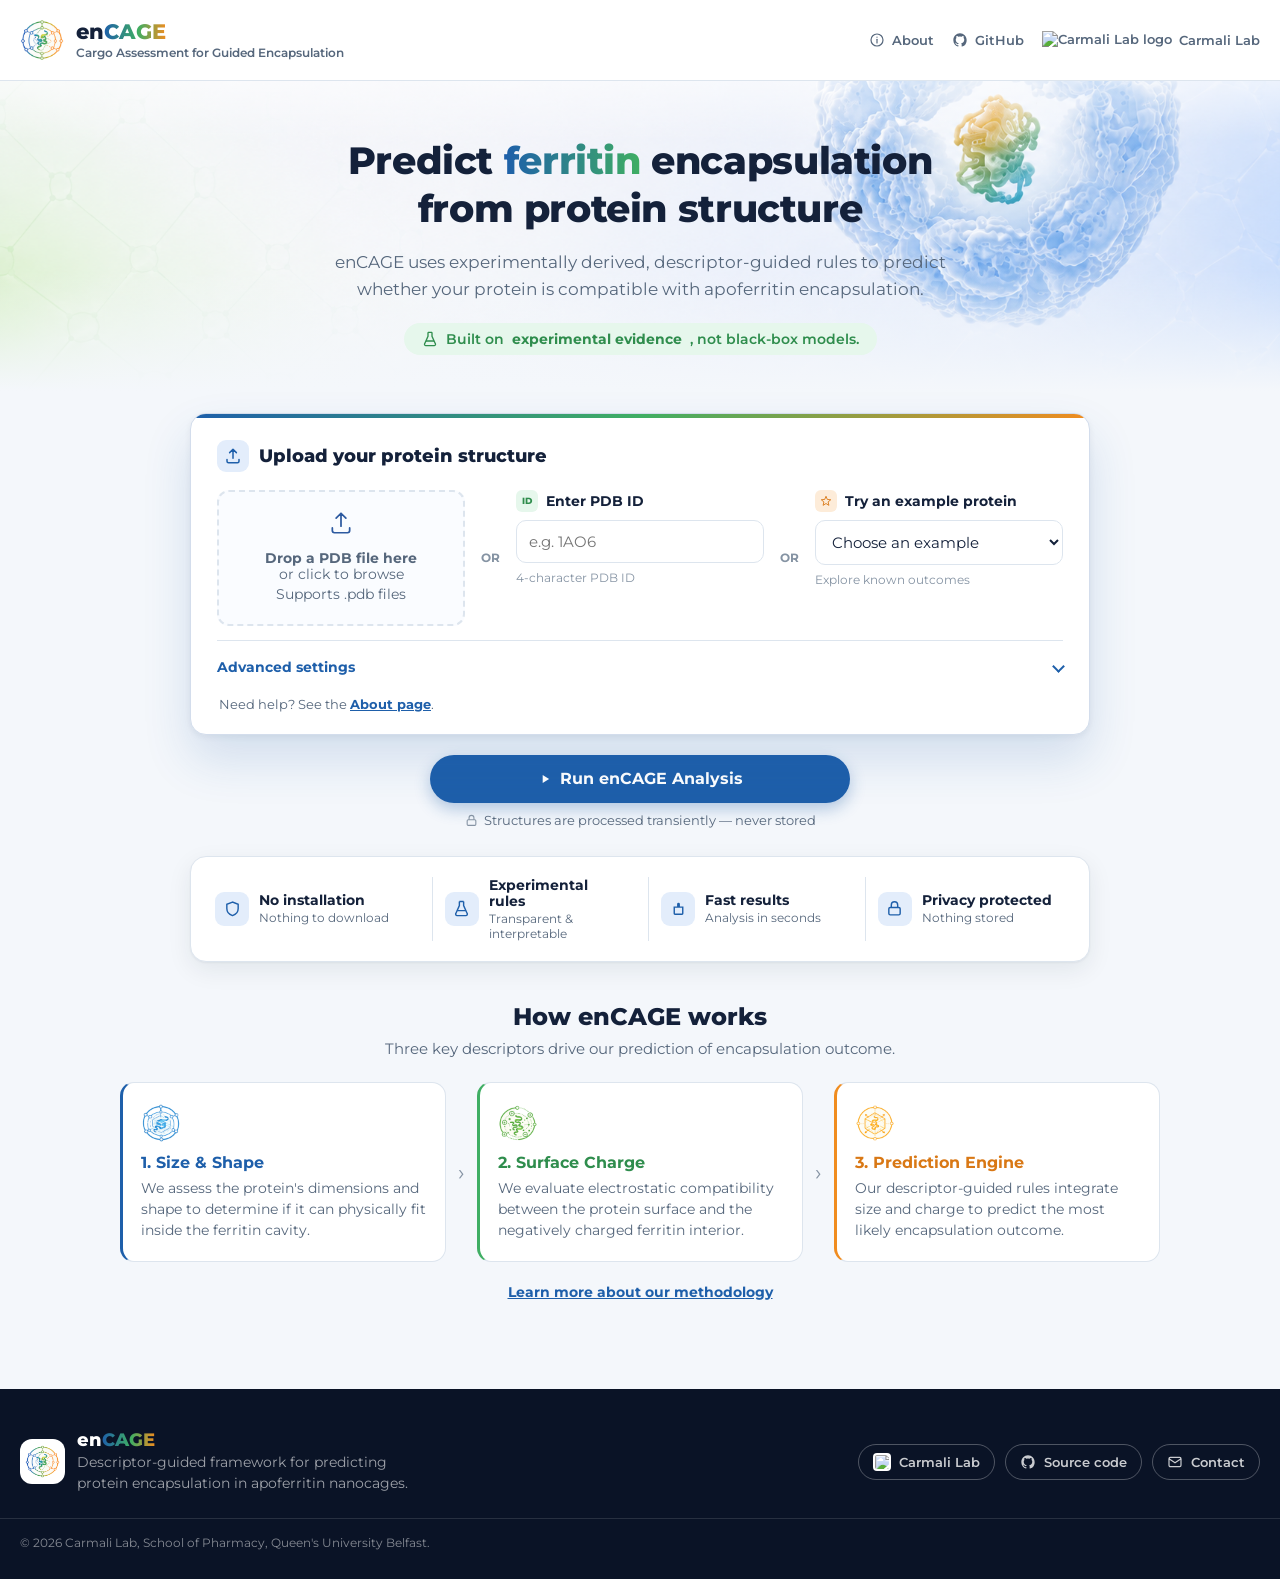
==== commit bf260fab: "Add files via upload" ====
--- a/frontend/index.html
+++ b/frontend/index.html
@@ -5,7 +5,7 @@
 <meta name="viewport" content="width=device-width, initial-scale=1, viewport-fit=cover" />
 <meta name="description" content="Predict how a protein cargo will assemble inside a ferritin nanocage — upload a PDB structure or enter a PDB ID to get an instant regime prediction." />
 <meta name="theme-color" content="#1e5faa" />
-<title>enCAGE — Ferritin Encapsulation Predictor</title>
+<title>enCAGE — Predict protein compatibility with apoferritin nanocages.</title>
 <link rel="icon" type="image/png" href="favicon.png" />
 <link rel="apple-touch-icon" href="apple-touch-icon.png" />
 <link rel="preconnect" href="https://fonts.googleapis.com" />
@@ -29,7 +29,7 @@
         <svg width="16" height="16" viewBox="0 0 24 24" fill="none" stroke="currentColor" stroke-width="1.8"><circle cx="12" cy="12" r="9"/><path d="M12 11v5.5" stroke-linecap="round"/><circle cx="12" cy="7.8" r="0.9" fill="currentColor" stroke="none"/></svg>
         <span class="label">About</span>
       </a>
-      <a class="toolbar-link" href="https://github.com/scarmali/encage_webapp" target="_blank" rel="noopener">
+      <a class="toolbar-link" href="https://github.com/scarmali/encage" target="_blank" rel="noopener">
         <svg width="16" height="16" viewBox="0 0 24 24" fill="currentColor"><path d="M12 2C6.48 2 2 6.58 2 12.19c0 4.5 2.87 8.31 6.84 9.66.5.1.68-.22.68-.49 0-.24-.01-.87-.01-1.71-2.78.62-3.37-1.37-3.37-1.37-.45-1.18-1.11-1.49-1.11-1.49-.91-.64.07-.63.07-.63 1 .07 1.53 1.05 1.53 1.05.89 1.57 2.34 1.11 2.91.85.09-.66.35-1.11.63-1.37-2.22-.26-4.56-1.14-4.56-5.06 0-1.12.39-2.03 1.03-2.75-.1-.26-.45-1.31.1-2.73 0 0 .84-.28 2.75 1.05a9.3 9.3 0 0 1 5 0c1.9-1.33 2.75-1.05 2.75-1.05.55 1.42.2 2.47.1 2.73.64.72 1.03 1.63 1.03 2.75 0 3.93-2.34 4.79-4.57 5.05.36.32.68.94.68 1.9 0 1.37-.01 2.48-.01 2.81 0 .27.18.6.69.49A10.02 10.02 0 0 0 22 12.19C22 6.58 17.52 2 12 2Z"/></svg>
         <span class="label">GitHub</span>
       </a>
@@ -41,280 +41,213 @@
   </div>
 </div>
 
+<section class="hero">
+  <div class="hero-inner">
+    <h1 class="hero-title">Predict <span class="grad-word">ferritin</span> encapsulation<br>from protein structure</h1>
+    <p class="hero-sub">
+      enCAGE uses experimentally derived, descriptor-guided rules to predict whether
+      your protein is compatible with apoferritin encapsulation.
+    </p>
+    <p class="hero-pill">
+      <svg width="16" height="16" viewBox="0 0 24 24" fill="none" stroke="currentColor" stroke-width="2"><path d="M9 2v6L4 19a2 2 0 0 0 1.8 3h12.4A2 2 0 0 0 20 19l-5-11V2"/><path d="M9 2h6M6 15h12"/></svg>
+      Built on <strong>experimental evidence</strong>, not black-box models.
+    </p>
+  </div>
+</section>
+
 <main class="wrap">
-  <div class="layout">
-
-    <aside class="sidebar">
-      <section class="card input-card">
-        <div class="card-header"><h2>1. Add your protein</h2></div>
+
+  <section class="card tool-card" id="inputCard">
+    <div class="tool-card-header">
+      <span class="tool-card-header-icon">
+        <svg width="18" height="18" viewBox="0 0 24 24" fill="none" stroke="currentColor" stroke-width="2"><path d="M12 3v12m0-12 4.5 4.5M12 3 7.5 7.5" stroke-linecap="round" stroke-linejoin="round"/><path d="M4 16.5V19a2 2 0 0 0 2 2h12a2 2 0 0 0 2-2v-2.5" stroke-linecap="round" stroke-linejoin="round"/></svg>
+      </span>
+      <h2>Upload your protein structure</h2>
+    </div>
+
+    <div class="tool-columns">
+      <label class="tool-col dropzone" id="dropzone" for="fileInput">
+        <input type="file" id="fileInput" accept=".pdb,.ent" hidden />
+        <div class="dropzone-content">
+          <svg viewBox="0 0 24 24" width="26" height="26" fill="none" stroke="currentColor" stroke-width="1.6">
+            <path d="M12 3v12m0-12 4.5 4.5M12 3 7.5 7.5" stroke-linecap="round" stroke-linejoin="round"/>
+            <path d="M4 16.5V19a2 2 0 0 0 2 2h12a2 2 0 0 0 2-2v-2.5" stroke-linecap="round" stroke-linejoin="round"/>
+          </svg>
+          <p><strong>Drop a PDB file here</strong><br/>or click to browse</p>
+          <p class="file-name" id="fileName"></p>
+          <p class="tool-col-hint">Supports .pdb files</p>
+        </div>
+      </label>
+
+      <div class="tool-sep" aria-hidden="true">or</div>
+
+      <div class="tool-col">
+        <p class="tool-col-label"><span class="mini-icon green">ID</span> Enter PDB ID</p>
+        <input class="text-input" id="pdbIdInput" type="text" maxlength="4" placeholder="e.g. 1AO6" autocapitalize="characters" autocomplete="off" />
+        <p class="tool-col-hint">4-character PDB ID</p>
+      </div>
+
+      <div class="tool-sep" aria-hidden="true">or</div>
+
+      <div class="tool-col">
+        <p class="tool-col-label">
+          <span class="mini-icon orange"><svg width="12" height="12" viewBox="0 0 24 24" fill="none" stroke="currentColor" stroke-width="1.8"><path d="M12 2.5 14.6 8.9 21.5 9.5 16.2 13.9 17.8 20.7 12 17 6.2 20.7 7.8 13.9 2.5 9.5 9.4 8.9Z" stroke-linejoin="round"/></svg></span>
+          Try an example protein
+        </p>
+        <select class="text-input" id="exampleSelect">
+          <option value="">Choose an example</option>
+          <option value="4CHA">α-Chymotrypsin — Regime I</option>
+          <option value="1AO6" data-multidomain="true">Human serum albumin — Regime II</option>
+          <option value="1LYZ">Lysozyme — Regime III</option>
+        </select>
+        <p class="tool-col-hint">Explore known outcomes</p>
+      </div>
+    </div>
+
+    <details class="advanced advanced--conditions">
+      <summary>Advanced settings</summary>
+      <div class="field-grid">
+        <div>
+          <label class="field-label" for="phInput">pH</label>
+          <input class="text-input" id="phInput" type="number" step="0.1" placeholder="7.4" />
+        </div>
+        <div>
+          <label class="field-label" for="cationicInput">Cationic threshold</label>
+          <input class="text-input" id="cationicInput" type="number" step="0.1" placeholder="5.0" />
+        </div>
+      </div>
+      <p class="hint">
+        Leave blank to use defaults (pH 7.4; net charge ≥ 5.0 flags off-pathway assembly).
+      </p>
+
+      <div>
+        <label class="field-label" for="multidomainInput">Multidomain / flexible?</label>
+        <select class="text-input" id="multidomainInput">
+          <option value="">Not specified (default)</option>
+          <option value="true">Yes — multidomain / flexible</option>
+          <option value="false">No — single-domain / rigid</option>
+        </select>
+      </div>
+      <p class="hint">
+        Only consulted when the cargo is bigger than the ~8 nm cavity. Determines whether
+        oversized cargo is called Regime II (accommodation) or predicted non-encapsulation;
+        left unspecified, oversized cargo is flagged as unresolved rather than guessed.
+      </p>
+
+      <div class="advanced-grid">
+        <div>
+          <label class="field-label" for="chargeOverride">Net charge</label>
+          <input class="text-input" id="chargeOverride" type="number" step="0.1" placeholder="From Prot pi" />
+        </div>
+        <div>
+          <label class="field-label" for="volumeOverride">SES volume (Å³)</label>
+          <input class="text-input" id="volumeOverride" type="number" step="1" placeholder="From ChimeraX" />
+        </div>
+      </div>
+      <p class="hint">
+        Volume is estimated with a fast grid-based approximation by default. For
+        increased accuracy, please supply a ChimeraX solvent-excluded volume
+        and/or a Prot pi net charge above.
+      </p>
+    </details>
+
+    <p class="help-hint">Need help? See the <a href="about.html">About page</a>.</p>
+    <p class="error-msg hidden" id="errorMsg"></p>
+  </section>
+
+  <div class="run-block">
+    <button class="btn-primary btn-run" id="analyzeBtn">
+      <svg width="14" height="14" viewBox="0 0 24 24" fill="currentColor"><path d="M8 5v14l11-7Z"/></svg>
+      Run enCAGE Analysis
+    </button>
+    <p class="run-reassurance">
+      <svg width="13" height="13" viewBox="0 0 24 24" fill="none" stroke="currentColor" stroke-width="2"><rect x="4" y="10.5" width="16" height="10.5" rx="2"/><path d="M7.5 10.5V7a4.5 4.5 0 0 1 9 0v3.5"/></svg>
+      Structures are processed transiently — never stored
+    </p>
+    <div class="loading hidden" id="loading">
+      <div class="spinner"></div>
+      <p>Analyzing structure…</p>
+    </div>
+  </div>
+
+  <div class="trust-bar">
+    <div class="trust-item">
+      <span class="trust-icon"><svg width="17" height="17" viewBox="0 0 24 24" fill="none" stroke="currentColor" stroke-width="2"><path d="M12 3 4 6v6c0 5 3.4 8.5 8 10 4.6-1.5 8-5 8-10V6l-8-3Z"/></svg></span>
+      <div><p class="trust-title">No installation</p><p class="trust-sub">Nothing to download</p></div>
+    </div>
+    <div class="trust-item">
+      <span class="trust-icon"><svg width="17" height="17" viewBox="0 0 24 24" fill="none" stroke="currentColor" stroke-width="2"><path d="M9 2v6L4 19a2 2 0 0 0 1.8 3h12.4A2 2 0 0 0 20 19l-5-11V2"/><path d="M9 2h6M6 15h12"/></svg></span>
+      <div><p class="trust-title">Experimental rules</p><p class="trust-sub">Transparent &amp; interpretable</p></div>
+    </div>
+    <div class="trust-item">
+      <span class="trust-icon"><svg width="17" height="17" viewBox="0 0 24 24" fill="none" stroke="currentColor" stroke-width="2"><path d="M13 10V6a1 1 0 0 0-2 0v4M6 10h12v9a1 1 0 0 1-1 1H7a1 1 0 0 1-1-1v-9Z"/></svg></span>
+      <div><p class="trust-title">Fast results</p><p class="trust-sub">Analysis in seconds</p></div>
+    </div>
+    <div class="trust-item">
+      <span class="trust-icon"><svg width="17" height="17" viewBox="0 0 24 24" fill="none" stroke="currentColor" stroke-width="2"><rect x="4" y="10.5" width="16" height="10.5" rx="2"/><path d="M7.5 10.5V7a4.5 4.5 0 0 1 9 0v3.5"/></svg></span>
+      <div><p class="trust-title">Privacy protected</p><p class="trust-sub">Nothing stored</p></div>
+    </div>
+  </div>
+
+  <section class="how-it-works">
+    <h2>How enCAGE works</h2>
+    <p class="how-it-works-sub">Three key descriptors drive our prediction of encapsulation outcome.</p>
+    <div class="steps-row">
+      <div class="step-card step-blue">
+        <span class="icon"><img src="icon-structure-aware.png" alt="" width="40" height="40" /></span>
+        <p class="step-title">1. Size &amp; Shape</p>
+        <p class="step-desc">We assess the protein's dimensions and shape to determine if it can physically fit inside the ferritin cavity.</p>
+      </div>
+      <span class="step-arrow" aria-hidden="true">›</span>
+      <div class="step-card step-green">
+        <span class="icon"><img src="icon-charge-informed.png" alt="" width="40" height="40" /></span>
+        <p class="step-title">2. Surface Charge</p>
+        <p class="step-desc">We evaluate electrostatic compatibility between the protein surface and the negatively charged ferritin interior.</p>
+      </div>
+      <span class="step-arrow" aria-hidden="true">›</span>
+      <div class="step-card step-orange">
+        <span class="icon"><img src="icon-descriptor-guided.png" alt="" width="40" height="40" /></span>
+        <p class="step-title">3. Prediction Engine</p>
+        <p class="step-desc">Our descriptor-guided rules integrate size and charge to predict the most likely encapsulation outcome.</p>
+      </div>
+    </div>
+    <a class="methodology-link" href="about.html">Learn more about our methodology</a>
+  </section>
+
+  <section class="result-section hidden" id="resultCard">
+    <div class="result-content" id="resultContent">
+      <div class="card">
+        <div class="card-header"><h2>Prediction</h2></div>
         <div class="card-body">
-
-          <div class="input-options" role="tablist">
-            <button class="input-option io-upload active" data-option="upload" role="tab" aria-selected="true">
-              <span class="input-option-icon">
-                <svg width="18" height="18" viewBox="0 0 24 24" fill="none" stroke="currentColor" stroke-width="2"><path d="M12 3v12m0-12 4.5 4.5M12 3 7.5 7.5" stroke-linecap="round" stroke-linejoin="round"/><path d="M4 16.5V19a2 2 0 0 0 2 2h12a2 2 0 0 0 2-2v-2.5" stroke-linecap="round" stroke-linejoin="round"/></svg>
-              </span>
-              <span class="input-option-text">
-                <span class="input-option-title">Upload PDB file</span>
-                <span class="input-option-desc">Upload a .pdb file from your device</span>
-              </span>
-            </button>
-
-            <button class="input-option io-fetch" data-option="fetch" role="tab" aria-selected="false">
-              <span class="input-option-icon">ID</span>
-              <span class="input-option-text">
-                <span class="input-option-title">Enter PDB ID</span>
-                <span class="input-option-desc">Enter a 4-character PDB ID (e.g. 1AO6)</span>
-              </span>
-            </button>
-
-            <button class="input-option io-example" data-option="example" role="tab" aria-selected="false">
-              <span class="input-option-icon">
-                <svg width="18" height="18" viewBox="0 0 24 24" fill="none" stroke="currentColor" stroke-width="1.8"><path d="M12 2.5 14.6 8.9 21.5 9.5 16.2 13.9 17.8 20.7 12 17 6.2 20.7 7.8 13.9 2.5 9.5 9.4 8.9Z" stroke-linejoin="round"/></svg>
-              </span>
-              <span class="input-option-text">
-                <span class="input-option-title">Try an example protein</span>
-                <span class="input-option-desc">Explore example proteins with known outcomes</span>
-              </span>
-            </button>
+          <p class="section-label" id="regimeSectionLabel">Predicted regime</p>
+          <div class="regime-badge" id="regimeBadge">
+            <span class="regime-roman" id="regimeRoman">I</span>
+            <span class="regime-text" id="regimeText">Efficient luminal encapsulation</span>
           </div>
-
-          <div class="input-panels">
-            <div class="tab-panel" id="panel-upload">
-              <label class="dropzone" id="dropzone" for="fileInput">
-                <input type="file" id="fileInput" accept=".pdb,.ent" hidden />
-                <div class="dropzone-content">
-                  <svg viewBox="0 0 24 24" width="30" height="30" fill="none" stroke="currentColor" stroke-width="1.6">
-                    <path d="M12 3v12m0-12 4.5 4.5M12 3 7.5 7.5" stroke-linecap="round" stroke-linejoin="round"/>
-                    <path d="M4 16.5V19a2 2 0 0 0 2 2h12a2 2 0 0 0 2-2v-2.5" stroke-linecap="round" stroke-linejoin="round"/>
-                  </svg>
-                  <p><strong>Tap to choose a file</strong><br/>or drag & drop a .pdb here</p>
-                  <p class="file-name" id="fileName"></p>
-                </div>
-              </label>
-            </div>
-
-            <div class="tab-panel hidden" id="panel-fetch">
-              <label class="field-label" for="pdbIdInput">RCSB PDB ID</label>
-              <input class="text-input" id="pdbIdInput" type="text" maxlength="4" placeholder="e.g. 4CHA" autocapitalize="characters" autocomplete="off" />
-              <p class="hint">Fetched live from files.rcsb.org. No upload needed.</p>
-            </div>
-
-            <div class="tab-panel hidden" id="panel-example">
-              <div class="example-list">
-                <button class="example-item" type="button" data-pdb="4CHA">
-                  <span class="example-meta">
-                    <span class="example-name">α-Chymotrypsin</span>
-                    <span class="example-pdb">PDB 4CHA</span>
-                  </span>
-                  <span class="example-regime-chip regime-1">Regime I</span>
-                </button>
-                <button class="example-item" type="button" data-pdb="1AO6" data-multidomain="true">
-                  <span class="example-meta">
-                    <span class="example-name">Human serum albumin</span>
-                    <span class="example-pdb">PDB 1AO6</span>
-                  </span>
-                  <span class="example-regime-chip regime-2">Regime II</span>
-                </button>
-                <button class="example-item" type="button" data-pdb="1LYZ">
-                  <span class="example-meta">
-                    <span class="example-name">Lysozyme</span>
-                    <span class="example-pdb">PDB 1LYZ</span>
-                  </span>
-                  <span class="example-regime-chip regime-3">Regime III</span>
-                </button>
-              </div>
-              <p class="hint">Picked from a validated cargo panel. One click runs the analysis.</p>
-            </div>
+          <p class="regime-blurb" id="regimeBlurb"></p>
+          <h3 id="resultProtein">—</h3>
+
+          <p class="section-label">Key descriptors</p>
+          <div class="descriptor-table-wrap">
+            <table class="descriptor-table" id="descriptorTable">
+              <thead>
+                <tr><th>Descriptor</th><th>Value</th><th>Cavity reference</th></tr>
+              </thead>
+              <tbody id="descriptorGrid"></tbody>
+            </table>
           </div>
-        </div>
-      </section>
-
-      <section class="card">
-        <div class="card-header"><h2>2. Conditions</h2></div>
-        <div class="card-body">
-          <div class="field-grid">
-            <div>
-              <label class="field-label" for="phInput">pH</label>
-              <input class="text-input" id="phInput" type="number" step="0.1" placeholder="7.4" />
-            </div>
-            <div>
-              <label class="field-label" for="cationicInput">Cationic threshold</label>
-              <input class="text-input" id="cationicInput" type="number" step="0.1" placeholder="5.0" />
-            </div>
+
+          <p class="section-label">Rationale &amp; notes</p>
+          <div class="notes" id="notesBlock"></div>
+
+          <div class="result-actions">
+            <button class="btn-secondary" id="downloadBtn">Download CSV</button>
+            <button class="btn-secondary" id="resetBtn">Analyze another</button>
           </div>
-          <p class="hint">
-            Leave blank to use defaults (pH 7.4; net charge ≥ 5.0 flags off-pathway assembly).
-          </p>
-
-          <div>
-            <label class="field-label" for="multidomainInput">Multidomain / flexible?</label>
-            <select class="text-input" id="multidomainInput">
-              <option value="">Not specified (default)</option>
-              <option value="true">Yes — multidomain / flexible</option>
-              <option value="false">No — single-domain / rigid</option>
-            </select>
-          </div>
-          <p class="hint">
-            Only consulted when the cargo is bigger than the ~8 nm cavity. Determines whether
-            oversized cargo is called Regime II (accommodation) or predicted non-encapsulation;
-            left unspecified, oversized cargo is flagged as unresolved rather than guessed.
-          </p>
-
-          <details class="advanced">
-            <summary>Advanced overrides</summary>
-            <div class="advanced-grid">
-              <div>
-                <label class="field-label" for="chargeOverride">Net charge</label>
-                <input class="text-input" id="chargeOverride" type="number" step="0.1" placeholder="From Prot pi" />
-              </div>
-              <div>
-                <label class="field-label" for="volumeOverride">SES volume (Å³)</label>
-                <input class="text-input" id="volumeOverride" type="number" step="1" placeholder="From ChimeraX" />
-              </div>
-            </div>
-            <p class="hint">
-              Volume is estimated with a fast grid-based approximation by default. For
-              increased accuracy, please supply a ChimeraX solvent-excluded volume
-              and/or a Prot pi net charge above.
-            </p>
-          </details>
-        </div>
-      </section>
-
-      <button class="btn-primary" id="analyzeBtn">
-        <svg width="14" height="14" viewBox="0 0 24 24" fill="currentColor"><path d="M8 5v14l11-7Z"/></svg>
-        Run enCAGE analysis
-      </button>
-
-      <ul class="info-checklist">
-        <li>
-          <svg width="14" height="14" viewBox="0 0 24 24" fill="none" stroke="currentColor" stroke-width="2"><path d="M12 2 4 6v6c0 5 3.4 8.5 8 10 4.6-1.5 8-5 8-10V6l-8-4Z"/></svg>
-          Structures are processed transiently, never stored
-        </li>
-        <li>
-          <svg width="14" height="14" viewBox="0 0 24 24" fill="none" stroke="currentColor" stroke-width="2"><path d="M13 10V6a1 1 0 0 0-2 0v4M6 10h12v9a1 1 0 0 1-1 1H7a1 1 0 0 1-1-1v-9Z"/></svg>
-          Results generated in seconds
-        </li>
-        <li>
-          <svg width="14" height="14" viewBox="0 0 24 24" fill="none" stroke="currentColor" stroke-width="2"><path d="M9 2v6L4 19a2 2 0 0 0 1.8 3h12.4A2 2 0 0 0 20 19l-5-11V2"/><path d="M9 2h6M6 15h12"/></svg>
-          Built on experimentally derived descriptors
-        </li>
-      </ul>
-      <p class="help-hint">Need help? See the <a href="about.html">About page</a>.</p>
-      <p class="error-msg hidden" id="errorMsg"></p>
-    </aside>
-
-    <section class="main-panel is-empty" id="resultCard">
-
-      <div class="welcome" id="emptyState">
-        <h1>Will your protein fit inside <span class="grad-word">ferritin?</span></h1>
-        <p class="desc">
-          enCAGE estimates how compatible your protein is with apoferritin encapsulation
-          using experimentally derived structural descriptors.
-        </p>
-        <p class="hero-quickstart">
-          <span class="mini-icon blue"><svg width="12" height="12" viewBox="0 0 24 24" fill="none" stroke="currentColor" stroke-width="2.4"><path d="M12 3v12m0-12 4.5 4.5M12 3 7.5 7.5" stroke-linecap="round" stroke-linejoin="round"/></svg></span>
-          Upload a PDB file,
-          <span class="mini-icon green">ID</span>
-          enter a PDB ID,
-          <span class="mini-icon orange"><svg width="12" height="12" viewBox="0 0 24 24" fill="none" stroke="currentColor" stroke-width="1.8"><path d="M12 2.5 14.6 8.9 21.5 9.5 16.2 13.9 17.8 20.7 12 17 6.2 20.7 7.8 13.9 2.5 9.5 9.4 8.9Z" stroke-linejoin="round"/></svg></span>
-          or try one of our <a href="#" id="tryExampleLink">example proteins</a> to get started.
-        </p>
-
-        <div class="feature-grid">
-          <div class="feature-card f1">
-            <span class="icon"><img src="icon-structure-aware.png" alt="" width="52" height="52" /></span>
-            <span class="title">Size &amp; Shape</span>
-            <span class="desc">Evaluates whether your protein can physically fit within the ferritin cavity.</span>
-          </div>
-          <div class="feature-card f2">
-            <span class="icon"><img src="icon-charge-informed.png" alt="" width="52" height="52" /></span>
-            <span class="title">Surface Charge</span>
-            <span class="desc">Assesses electrostatic compatibility with the negatively charged interior of ferritin.</span>
-          </div>
-          <div class="feature-card f3">
-            <span class="icon"><img src="icon-descriptor-guided.png" alt="" width="52" height="52" /></span>
-            <span class="title">Prediction Engine</span>
-            <span class="desc">Applies experimentally derived rules to predict the most likely encapsulation outcome.</span>
-          </div>
-          <div class="feature-card f4">
-            <span class="icon"><img src="icon-open-web.png" alt="" width="52" height="52" /></span>
-            <span class="title">Instant Analysis</span>
-            <span class="desc">No installation required. Analyse protein structures directly in your browser.</span>
-          </div>
-        </div>
-
-        <div class="info-columns">
-          <div class="includes-card">
-            <p class="title">Your analysis will include</p>
-            <div class="includes-card-body">
-              <ul class="includes-list">
-                <li><svg width="16" height="16" viewBox="0 0 24 24" fill="none" stroke="currentColor" stroke-width="2.2"><path d="m5 13 4 4L19 7" stroke-linecap="round" stroke-linejoin="round"/></svg>Overall compatibility assessment</li>
-                <li><svg width="16" height="16" viewBox="0 0 24 24" fill="none" stroke="currentColor" stroke-width="2.2"><path d="m5 13 4 4L19 7" stroke-linecap="round" stroke-linejoin="round"/></svg>Predicted encapsulation outcome</li>
-                <li><svg width="16" height="16" viewBox="0 0 24 24" fill="none" stroke="currentColor" stroke-width="2.2"><path d="m5 13 4 4L19 7" stroke-linecap="round" stroke-linejoin="round"/></svg>Size and shape analysis</li>
-                <li><svg width="16" height="16" viewBox="0 0 24 24" fill="none" stroke="currentColor" stroke-width="2.2"><path d="m5 13 4 4L19 7" stroke-linecap="round" stroke-linejoin="round"/></svg>Surface charge analysis</li>
-                <li><svg width="16" height="16" viewBox="0 0 24 24" fill="none" stroke="currentColor" stroke-width="2.2"><path d="m5 13 4 4L19 7" stroke-linecap="round" stroke-linejoin="round"/></svg>Mechanistic explanation</li>
-                <li><svg width="16" height="16" viewBox="0 0 24 24" fill="none" stroke="currentColor" stroke-width="2.2"><path d="m5 13 4 4L19 7" stroke-linecap="round" stroke-linejoin="round"/></svg>Downloadable report</li>
-              </ul>
-              <img class="report-preview" src="report-preview.png" alt="" aria-hidden="true" />
-            </div>
-          </div>
-
-          <a class="evidence-card" href="about.html">
-            <span class="icon">
-              <img src="evidence-icon.png" alt="" width="44" height="44" />
-            </span>
-            <div class="content">
-              <p class="title">Built on experimental evidence</p>
-              <p>enCAGE uses transparent, descriptor-guided rules derived from systematic experimental studies of apoferritin encapsulation.</p>
-              <p class="emphasis">No black-box scoring. Just interpretable science you can trust.</p>
-            </div>
-          </a>
-        </div>
-      </div>
-
-      <div class="loading hidden" id="loading">
-        <div class="spinner"></div>
-        <p>Analyzing structure…</p>
-      </div>
-
-      <div class="result-content" id="resultContent">
-        <div class="card">
-          <div class="card-header"><h2>Prediction</h2></div>
-          <div class="card-body">
-            <p class="section-label">Predicted regime</p>
-            <div class="regime-badge" id="regimeBadge">
-              <span class="regime-roman" id="regimeRoman">I</span>
-              <span class="regime-text" id="regimeText">Efficient luminal encapsulation</span>
-            </div>
-            <p class="regime-blurb" id="regimeBlurb"></p>
-            <h3 id="resultProtein">—</h3>
-
-            <p class="section-label">Key descriptors</p>
-            <div class="descriptor-table-wrap">
-              <table class="descriptor-table" id="descriptorTable">
-                <thead>
-                  <tr><th>Descriptor</th><th>Value</th><th>Cavity reference</th></tr>
-                </thead>
-                <tbody id="descriptorGrid"></tbody>
-              </table>
-            </div>
-
-            <p class="section-label">Rationale &amp; notes</p>
-            <div class="notes" id="notesBlock"></div>
-
-            <div class="result-actions">
-              <button class="btn-secondary" id="downloadBtn">Download CSV</button>
-              <button class="btn-secondary" id="resetBtn">Analyze another</button>
-            </div>
-          </div>
-        </div>
-      </div>
-
-    </section>
-
-  </div>
+        </div>
+      </div>
+    </div>
+  </section>
 
 </main>
 
@@ -331,7 +264,7 @@
       <a href="https://carmali-lab.com/" target="_blank" rel="noopener">
         <img src="https://carmali-lab.com/images/logo.png" alt="Carmali Lab logo" /> Carmali Lab
       </a>
-      <a href="https://github.com/scarmali/encage_webapp" target="_blank" rel="noopener">
+      <a href="https://github.com/scarmali/encage" target="_blank" rel="noopener">
         <svg width="16" height="16" viewBox="0 0 24 24" fill="currentColor"><path d="M12 2C6.48 2 2 6.58 2 12.19c0 4.5 2.87 8.31 6.84 9.66.5.1.68-.22.68-.49 0-.24-.01-.87-.01-1.71-2.78.62-3.37-1.37-3.37-1.37-.45-1.18-1.11-1.49-1.11-1.49-.91-.64.07-.63.07-.63 1 .07 1.53 1.05 1.53 1.05.89 1.57 2.34 1.11 2.91.85.09-.66.35-1.11.63-1.37-2.22-.26-4.56-1.14-4.56-5.06 0-1.12.39-2.03 1.03-2.75-.1-.26-.45-1.31.1-2.73 0 0 .84-.28 2.75 1.05a9.3 9.3 0 0 1 5 0c1.9-1.33 2.75-1.05 2.75-1.05.55 1.42.2 2.47.1 2.73.64.72 1.03 1.63 1.03 2.75 0 3.93-2.34 4.79-4.57 5.05.36.32.68.94.68 1.9 0 1.37-.01 2.48-.01 2.81 0 .27.18.6.69.49A10.02 10.02 0 0 0 22 12.19C22 6.58 17.52 2 12 2Z"/></svg>
         Source code
       </a>
--- a/frontend/style.css
+++ b/frontend/style.css
@@ -1,14 +1,20 @@
 :root {
-  --navy-900: #0f2038;
   --blue-700: #163f73;
   --blue-600: #1e5faa;
   --blue-500: #2d5aa0;
   --blue-400: #4a90b8;
-  --green-600: #557f32;
-  --green-500: #6a9c3f;
-  --green-100: #eaf3de;
+  --green-600: #2f8d4d;
+  --green-500: #3fae63;
+  --green-100: #e6f7ec;
   --orange-500: #f08c1f;
   --orange-600: #d97815;
+  --footer-navy: #0a1326;
+  --indigo-600: #5850c4;
+  --indigo-100: #eceafc;
+  --gold-600: #b8860a;
+  --gold-100: #fbf3df;
+  --violet-600: #6a4fa0;
+  --violet-100: #f0ebf9;
   --ink: #14213a;
   --ink-soft: #56677c;
   --ink-faint: #8593a3;
@@ -21,8 +27,8 @@
   --regime2-bg: #fbf3df;
   --regime3: #c4392b;
   --regime3-bg: #fbe9e7;
-  --regime4: #6a4fa0;
-  --regime4-bg: #f0ebf9;
+  --regime-ne: #6a4fa0;
+  --regime-ne-bg: #f0ebf9;
   --regime-unresolved: #5c6b7a;
   --regime-unresolved-bg: #edf1f5;
   --radius: 16px;
@@ -150,7 +156,7 @@
 
 .layout {
   display: grid;
-  grid-template-columns: 320px 1fr;
+  grid-template-columns: 380px 1fr;
   gap: 20px;
   align-items: start;
 }
@@ -189,77 +195,24 @@
 
 .card-body { padding: 16px 18px; }
 
-.input-options {
-  display: flex;
-  flex-direction: column;
-  gap: 10px;
-  margin-bottom: 14px;
-}
-.input-option {
-  display: flex;
-  align-items: flex-start;
-  gap: 12px;
-  width: 100%;
-  text-align: left;
-  padding: 12px;
-  border: 1px solid var(--border);
-  border-radius: 12px;
-  background: #fff;
-  cursor: pointer;
-  font-family: inherit;
-  min-height: 64px;
-  transition: border-color .15s ease, background-color .15s ease;
-}
-@media (hover: hover) {
-  .input-option:not(.active):hover { border-color: var(--blue-400); }
-}
-.input-option.active {
-  border-color: var(--blue-500);
-  background: #eaf1fb;
-}
-.input-option-icon {
-  width: 38px;
-  height: 38px;
-  border-radius: 10px;
-  display: flex;
-  align-items: center;
-  justify-content: center;
-  flex-shrink: 0;
-  font-weight: 800;
-  font-size: 0.72rem;
-  border: 1px solid transparent;
-}
-.input-option.io-upload .input-option-icon { background: #e3edfb; color: var(--blue-600); border-color: #c7dbf5; }
-.input-option.io-fetch .input-option-icon { background: var(--green-100); color: var(--green-600); border-color: #cfe3b8; }
-.input-option.io-example .input-option-icon { background: #fdecd9; color: var(--orange-600); border-color: #f6d3a4; }
-.input-option-text { display: flex; flex-direction: column; gap: 2px; min-width: 0; padding-top: 1px; }
-.input-option-title { font-size: 0.92rem; font-weight: 700; color: var(--ink); }
-.input-option-desc { font-size: 0.78rem; color: var(--ink-soft); line-height: 1.4; }
-
-.input-panels {
-  border-top: 1px solid var(--border);
-  padding-top: 16px;
-  margin-top: 2px;
-}
-
-.tab-panel.hidden { display: none; }
-
 .dropzone {
-  display: block;
   border: 2px dashed var(--border);
   border-radius: 12px;
-  padding: 22px 14px;
+  padding: 18px 12px;
   text-align: center;
   cursor: pointer;
   transition: border-color .15s ease, background .15s ease;
   background: #fafcff;
+  display: flex;
+  align-items: center;
+  justify-content: center;
 }
 .dropzone:active,
 .dropzone.dragover {
   border-color: var(--blue-500);
   background: #eaf1fb;
 }
-.dropzone-content svg { color: var(--blue-500); margin-bottom: 8px; }
+.dropzone-content svg { color: var(--blue-500); margin-bottom: 6px; }
 .dropzone-content p {
   margin: 4px 0;
   font-size: 0.86rem;
@@ -310,7 +263,7 @@
 .example-regime-chip.regime-1 { background: var(--regime1-bg); color: var(--regime1); }
 .example-regime-chip.regime-2 { background: var(--regime2-bg); color: var(--regime2); }
 .example-regime-chip.regime-3 { background: var(--regime3-bg); color: var(--regime3); }
-.example-regime-chip.regime-4 { background: var(--regime4-bg); color: var(--regime4); }
+.example-regime-chip.regime-ne { background: var(--regime-ne-bg); color: var(--regime-ne); }
 .example-regime-chip.regime-unresolved { background: var(--regime-unresolved-bg); color: var(--regime-unresolved); }
 
 .field-label {
@@ -420,23 +373,6 @@
   outline-offset: 2px;
 }
 
-.info-checklist {
-  list-style: none;
-  margin: 14px 0 0;
-  padding: 0;
-  display: flex;
-  flex-direction: column;
-  gap: 9px;
-}
-.info-checklist li {
-  display: flex;
-  align-items: flex-start;
-  gap: 7px;
-  font-size: 0.8rem;
-  color: var(--ink-soft);
-  line-height: 1.4;
-}
-.info-checklist svg { flex-shrink: 0; margin-top: 1px; color: var(--ink-faint); }
 .help-hint {
   font-size: 0.8rem;
   color: var(--ink-soft);
@@ -460,7 +396,6 @@
 }
 @media (hover: hover) {
   .btn-secondary:hover { background: #dce9fa; }
-  .feature-card:hover { border-color: var(--blue-400); box-shadow: 0 4px 14px rgba(15, 32, 56, 0.06); }
 }
 
 .error-msg {
@@ -473,39 +408,94 @@
 }
 .hidden { display: none !important; }
 
-/* ---- welcome (main panel default state) ---- */
-.welcome h1 {
-  font-size: 2.5rem;
+/* ---- hero ----
+   The rendered ferritin cage + cargo image is a full hero-banner graphic
+   (soft pale gradient bleeding to the page's own tones), so it's used as
+   a true cover background rather than an inset picture — that avoids a
+   visible image-edge seam against the page background. */
+.hero {
+  position: relative;
+  width: 100%;
+  padding: 56px 16px 36px;
+  text-align: center;
+  overflow: hidden;
+  background-image: url("hero-cage.png");
+  background-repeat: no-repeat;
+  background-position: center center;
+  background-size: cover;
+}
+/* Fade the image's hard rectangular edges into the page background instead
+   of cutting off abruptly, so it reads as an integrated backdrop rather
+   than an obvious header graphic sitting on top of a flat-color page. */
+.hero::before,
+.hero::after {
+  content: "";
+  position: absolute;
+  left: 0;
+  right: 0;
+  z-index: 1;
+  pointer-events: none;
+}
+.hero::before {
+  top: 0;
+  height: 60px;
+  background: linear-gradient(to bottom, rgba(255, 255, 255, 0.55), rgba(255, 255, 255, 0));
+}
+.hero::after {
+  bottom: 0;
+  height: 120px;
+  background: linear-gradient(to bottom, rgba(244, 247, 251, 0), var(--bg));
+}
+.hero-inner {
+  position: relative;
+  z-index: 2;
+  max-width: 900px;
+  margin: 0 auto;
+}
+@media (max-width: 760px) {
+  .hero { background-position: 78% center; }
+}
+.hero-title {
+  position: relative;
+  font-size: 2.4rem;
   font-weight: 800;
-  margin: 4px 0 16px;
+  line-height: 1.25;
   letter-spacing: -0.01em;
-  line-height: 1.15;
+  margin: 0 0 16px;
 }
 .grad-word {
-  background: linear-gradient(90deg, var(--blue-600) 0%, var(--green-500) 55%, var(--orange-500) 100%);
+  background: linear-gradient(90deg, var(--blue-600) 0%, var(--green-500) 100%);
   -webkit-background-clip: text;
   background-clip: text;
   color: transparent;
 }
-.welcome .desc {
-  font-size: 1.1rem;
+.hero-sub {
+  position: relative;
+  font-size: 1.05rem;
   color: var(--ink-soft);
   line-height: 1.6;
-  max-width: 680px;
-  margin: 0 0 16px;
-}
-.hero-quickstart {
-  display: flex;
-  flex-wrap: wrap;
+  max-width: 640px;
+  margin: 0 auto 20px;
+}
+.hero-pill {
+  position: relative;
+  display: inline-flex;
   align-items: center;
   gap: 8px;
-  font-size: 0.9rem;
-  color: var(--ink-soft);
-  margin: 0 0 28px;
-  line-height: 1.6;
-}
-.hero-quickstart a { font-weight: 700; }
-.hero-quickstart .mini-icon {
+  background: var(--green-100);
+  color: var(--green-600);
+  border-radius: 999px;
+  padding: 8px 18px;
+  font-size: 0.86rem;
+  font-weight: 600;
+  margin: 0;
+}
+.hero-pill strong { color: var(--green-600); }
+@media (max-width: 640px) {
+  .hero-title { font-size: 1.7rem; }
+}
+
+.mini-icon {
   display: inline-flex;
   align-items: center;
   justify-content: center;
@@ -516,136 +506,222 @@
   font-weight: 800;
   font-size: 0.56rem;
 }
-.hero-quickstart .mini-icon.blue { background: #e3edfb; color: var(--blue-600); }
-.hero-quickstart .mini-icon.green { background: var(--green-100); color: var(--green-600); }
-.hero-quickstart .mini-icon.orange { background: #fdecd9; color: var(--orange-600); }
-
-.feature-grid {
+.mini-icon.blue { background: #e3edfb; color: var(--blue-600); }
+.mini-icon.green { background: var(--green-100); color: var(--green-600); }
+.mini-icon.orange { background: #fdecd9; color: var(--orange-600); }
+
+/* ---- tool card: the actual product is the hero of the page, so it gets
+   a bolder card treatment (brand-gradient top edge, deeper shadow) that
+   sets it apart from plain content cards elsewhere. ---- */
+.tool-card {
+  position: relative;
+  max-width: 900px;
+  margin: 0 auto 20px;
+  padding: 26px 26px 22px;
+  border-color: #d3ddec;
+  box-shadow: 0 2px 6px rgba(15, 32, 56, 0.06), 0 24px 48px rgba(30, 95, 170, 0.16);
+}
+.tool-card::before {
+  content: "";
+  position: absolute;
+  top: 0;
+  left: 0;
+  right: 0;
+  height: 4px;
+  border-radius: var(--radius) var(--radius) 0 0;
+  background: linear-gradient(90deg, var(--blue-600) 0%, var(--green-500) 50%, var(--orange-500) 100%);
+}
+.tool-card-header {
+  display: flex;
+  align-items: center;
+  gap: 10px;
+  margin-bottom: 18px;
+}
+.tool-card-header-icon {
+  width: 32px;
+  height: 32px;
+  border-radius: 9px;
+  background: #e3edfb;
+  color: var(--blue-600);
+  display: flex;
+  align-items: center;
+  justify-content: center;
+  flex-shrink: 0;
+}
+.tool-card-header h2 {
+  margin: 0;
+  font-size: 1.15rem;
+  font-weight: 800;
+  color: var(--ink);
+}
+
+.tool-columns {
+  display: grid;
+  grid-template-columns: 1fr auto 1fr auto 1fr;
+  align-items: stretch;
+  gap: 16px;
+  margin-bottom: 8px;
+}
+.tool-col {
+  display: flex;
+  flex-direction: column;
+  min-width: 0;
+}
+.tool-sep {
+  align-self: center;
+  color: var(--ink-faint);
+  font-size: 0.78rem;
+  font-weight: 700;
+  text-transform: uppercase;
+}
+@media (max-width: 780px) {
+  .tool-columns { grid-template-columns: 1fr; }
+  .tool-sep { padding: 2px 0; }
+}
+.tool-col-label {
+  display: flex;
+  align-items: center;
+  gap: 8px;
+  font-size: 0.88rem;
+  font-weight: 700;
+  color: var(--ink);
+  margin: 0 0 8px;
+}
+.tool-col-hint {
+  font-size: 0.74rem;
+  color: var(--ink-faint);
+  margin: 8px 0 0;
+}
+
+/* ---- run button + trust signals ---- */
+.run-block {
+  max-width: 900px;
+  margin: 0 auto 28px;
+  text-align: center;
+}
+.btn-run {
+  max-width: 420px;
+  margin: 0 auto;
+}
+.run-reassurance {
+  display: flex;
+  align-items: center;
+  justify-content: center;
+  gap: 6px;
+  font-size: 0.8rem;
+  color: var(--ink-soft);
+  margin: 10px 0 0;
+}
+.run-reassurance svg { flex-shrink: 0; color: var(--ink-faint); }
+
+.trust-bar {
+  max-width: 900px;
+  margin: 0 auto 40px;
+  background: var(--card-bg);
+  border: 1px solid var(--border);
+  border-radius: var(--radius);
+  box-shadow: var(--shadow);
+  padding: 20px 24px;
   display: grid;
   grid-template-columns: repeat(4, 1fr);
+  gap: 16px;
+}
+.trust-item {
+  display: flex;
+  align-items: center;
+  gap: 10px;
+  padding: 0 12px;
+  border-left: 1px solid var(--border);
+}
+.trust-item:first-child { border-left: none; padding-left: 0; }
+.trust-icon {
+  width: 34px;
+  height: 34px;
+  border-radius: 9px;
+  background: #e3edfb;
+  color: var(--blue-600);
+  display: flex;
+  align-items: center;
+  justify-content: center;
+  flex-shrink: 0;
+}
+.trust-title { font-size: 0.86rem; font-weight: 700; color: var(--ink); margin: 0; }
+.trust-sub { font-size: 0.76rem; color: var(--ink-soft); margin: 2px 0 0; }
+@media (max-width: 780px) {
+  .trust-bar { grid-template-columns: repeat(2, 1fr); }
+  .trust-item:nth-child(3) { border-left: none; }
+}
+@media (max-width: 460px) {
+  .trust-bar { grid-template-columns: 1fr; }
+  .trust-item { border-left: none !important; padding-left: 0; }
+}
+
+/* ---- how it works ---- */
+.how-it-works {
+  max-width: 1040px;
+  margin: 0 auto 8px;
+  text-align: center;
+}
+.how-it-works h2 {
+  font-size: 1.5rem;
+  font-weight: 800;
+  margin: 0 0 8px;
+}
+.how-it-works-sub {
+  font-size: 0.95rem;
+  color: var(--ink-soft);
+  margin: 0 0 24px;
+}
+.steps-row {
+  display: flex;
+  align-items: stretch;
   gap: 12px;
   margin-bottom: 20px;
 }
-@media (max-width: 900px) {
-  .feature-grid { grid-template-columns: repeat(2, 1fr); }
-}
-@media (max-width: 380px) {
-  .feature-grid { grid-template-columns: 1fr; }
-}
-.feature-card {
+.step-card {
+  flex: 1;
+  min-width: 0;
   background: var(--card-bg);
   border: 1px solid var(--border);
+  border-left: 3px solid transparent;
   border-radius: 14px;
-  padding: 18px 14px;
-  text-align: center;
-  transition: border-color .15s ease, box-shadow .15s ease;
-}
-.feature-card .icon {
-  width: 52px;
-  height: 52px;
+  padding: 20px 18px;
+  text-align: left;
+}
+.step-card.step-blue { border-left-color: var(--blue-600); }
+.step-card.step-green { border-left-color: var(--green-500); }
+.step-card.step-orange { border-left-color: var(--orange-500); }
+.step-card .icon {
+  width: 40px;
+  height: 40px;
   display: flex;
   align-items: center;
   justify-content: center;
-  margin: 0 auto 12px;
-}
-.feature-card .icon img {
-  width: 100%;
-  height: 100%;
-  display: block;
-  object-fit: contain;
-}
-.feature-card .title {
-  display: block;
-  font-size: 0.98rem;
-  font-weight: 700;
-  color: var(--ink);
-  margin-bottom: 6px;
-}
-.feature-card.f1 .title { color: var(--blue-600); }
-.feature-card.f2 .title { color: var(--green-600); }
-.feature-card.f3 .title { color: var(--orange-600); }
-.feature-card.f4 .title { color: var(--navy-900); }
-.feature-card .desc {
-  display: block;
-  font-size: 0.87rem;
-  color: var(--ink-soft);
-  line-height: 1.55;
-}
-
-.info-columns {
-  display: grid;
-  grid-template-columns: 1fr 1fr;
-  gap: 16px;
-}
+  margin-bottom: 10px;
+}
+.step-card .icon img { width: 100%; height: 100%; display: block; object-fit: contain; }
+.step-title { font-size: 1rem; font-weight: 700; margin: 0 0 6px; }
+.step-card.step-blue .step-title { color: var(--blue-600); }
+.step-card.step-green .step-title { color: var(--green-600); }
+.step-card.step-orange .step-title { color: var(--orange-600); }
+.step-desc { font-size: 0.85rem; color: var(--ink-soft); line-height: 1.55; margin: 0; }
+.step-arrow { align-self: center; font-size: 1.4rem; color: var(--ink-faint); flex-shrink: 0; }
 @media (max-width: 780px) {
-  .info-columns { grid-template-columns: 1fr; }
-}
-
-.includes-card {
-  background: #eaf1fb;
-  border: 1px solid #d7e4f7;
-  border-radius: 14px;
-  padding: 20px;
-}
-.includes-card > .title { font-size: 1rem; font-weight: 700; color: var(--ink); margin: 0 0 14px; }
-.includes-card-body {
-  display: flex;
-  align-items: flex-start;
-  justify-content: space-between;
-  gap: 16px;
-  flex-wrap: wrap;
-}
-.includes-list {
-  list-style: none;
-  margin: 0;
-  padding: 0;
-  display: flex;
-  flex-direction: column;
-  gap: 10px;
-  flex: 1;
-  min-width: 200px;
-}
-.includes-list li { display: flex; align-items: center; gap: 8px; font-size: 0.86rem; color: var(--ink); }
-.includes-list svg { flex-shrink: 0; color: var(--blue-600); }
-
-.report-preview {
-  width: 130px;
-  flex-shrink: 0;
-  display: block;
-  object-fit: contain;
-}
-
-.evidence-card {
-  background: var(--green-100);
-  border: 1px solid #d3e6bd;
-  border-radius: 14px;
-  padding: 20px;
-  display: flex;
-  gap: 14px;
-  text-decoration: none;
-  transition: border-color .15s ease, box-shadow .15s ease;
-}
-@media (hover: hover) {
-  .evidence-card:hover { border-color: var(--green-500); box-shadow: 0 4px 14px rgba(15, 32, 56, 0.08); }
-}
-.evidence-card .icon {
-  width: 44px;
-  height: 44px;
-  display: flex;
-  align-items: center;
-  justify-content: center;
-  flex-shrink: 0;
-}
-.evidence-card .icon img { width: 100%; height: 100%; display: block; object-fit: contain; }
-.evidence-card .content { display: flex; flex-direction: column; gap: 8px; min-width: 0; }
-.evidence-card .title { font-size: 1rem; font-weight: 700; color: var(--green-600); margin: 0; }
-.evidence-card p { font-size: 0.88rem; color: var(--ink); line-height: 1.55; margin: 0; }
-.evidence-card p.emphasis { font-weight: 700; }
+  .steps-row { flex-direction: column; }
+  .step-arrow { display: none; }
+}
+.methodology-link {
+  display: inline-block;
+  font-size: 0.9rem;
+  font-weight: 700;
+  margin-bottom: 8px;
+}
 
 /* ---- result panel ---- */
-.main-panel.is-empty .result-content { display: none; }
-.main-panel:not(.is-empty) .welcome { display: none; }
-
+.result-section {
+  max-width: 900px;
+  margin: 36px auto 0;
+}
 .result-content .card { margin-bottom: 16px; }
 
 .section-label {
@@ -669,7 +745,8 @@
 .regime-badge.regime-1 { background: var(--regime1-bg); color: var(--regime1); }
 .regime-badge.regime-2 { background: var(--regime2-bg); color: var(--regime2); }
 .regime-badge.regime-3 { background: var(--regime3-bg); color: var(--regime3); }
-.regime-badge.regime-4 { background: var(--regime4-bg); color: var(--regime4); }
+/* Predicted non-encapsulation: outside Regimes I-III, so no numeral. */
+.regime-badge.regime-ne { background: var(--regime-ne-bg); color: var(--regime-ne); }
 .regime-badge.regime-unresolved { background: var(--regime-unresolved-bg); color: var(--regime-unresolved); }
 .regime-roman {
   display: inline-flex;
@@ -685,7 +762,7 @@
 .regime-badge.regime-1 .regime-roman { background: var(--regime1); }
 .regime-badge.regime-2 .regime-roman { background: var(--regime2); }
 .regime-badge.regime-3 .regime-roman { background: var(--regime3); }
-.regime-badge.regime-4 .regime-roman { background: var(--regime4); }
+.regime-badge.regime-ne .regime-roman { background: var(--regime-ne); font-size: 0.78rem; }
 .regime-badge.regime-unresolved .regime-roman { background: var(--regime-unresolved); font-size: 0.62rem; }
 .regime-text { font-size: 0.92rem; }
 .regime-blurb {
@@ -819,16 +896,20 @@
   margin: 0;
 }
 
-/* ---- footer ---- */
+/* ---- footer ----
+   Dark navy, matching the carmali-lab.com footer treatment so the two
+   sites read as one family: same navy, white-chipped logos, rgba white
+   text, light-green link hover. */
 .site-footer {
-  border-top: 1px solid var(--border);
-  background: var(--card-bg);
+  border-top: 0;
+  background: var(--footer-navy);
+  color: rgba(255, 255, 255, 0.62);
   margin-top: 32px;
 }
 .footer-inner {
   max-width: var(--page-max);
   margin: 0 auto;
-  padding: 32px 20px 20px;
+  padding: 40px 20px 24px;
   display: flex;
   align-items: center;
   justify-content: space-between;
@@ -841,9 +922,19 @@
   gap: 12px;
   max-width: 420px;
 }
-.footer-brand .logo-mark { width: 45px; height: 45px; flex-shrink: 0; display: block; object-fit: contain; }
+.footer-brand .logo-mark {
+  width: 45px;
+  height: 45px;
+  flex-shrink: 0;
+  display: block;
+  object-fit: contain;
+  background: #fff;
+  border-radius: 12px;
+  padding: 5px;
+}
 .footer-brand .name { font-size: 1.1rem; font-weight: 800; margin: 0 0 2px; }
-.footer-brand .desc { font-size: 0.88rem; color: var(--ink-soft); margin: 0; line-height: 1.5; }
+.footer-brand .name-en { color: #fff; }
+.footer-brand .desc { font-size: 0.88rem; color: rgba(255, 255, 255, 0.6); margin: 0; line-height: 1.5; }
 
 .footer-links {
   display: flex;
@@ -855,29 +946,45 @@
   align-items: center;
   gap: 8px;
   text-decoration: none;
-  color: var(--ink-soft);
+  color: rgba(255, 255, 255, 0.78);
   font-size: 0.82rem;
   font-weight: 600;
-  border: 1px solid var(--border);
+  border: 1px solid rgba(255, 255, 255, 0.28);
   border-radius: 999px;
   padding: 8px 14px;
   white-space: nowrap;
-}
-.footer-links a img { height: 18px; width: auto; display: block; }
-.footer-links a:hover { color: var(--blue-600); border-color: var(--blue-500); }
+  transition: background-color .15s ease, color .15s ease, border-color .15s ease;
+}
+.footer-links a img {
+  height: 18px;
+  width: 18px;
+  display: block;
+  object-fit: contain;
+  background: #fff;
+  border-radius: 4px;
+  padding: 2px;
+}
+.footer-links a:hover { color: #7fe0a3; border-color: #7fe0a3; background: rgba(255, 255, 255, 0.06); }
 
 .footer-bottom {
   max-width: var(--page-max);
   margin: 0 auto;
-  padding: 14px 20px 22px;
-  border-top: 1px solid var(--border);
+  padding: 16px 20px 26px;
+  border-top: 1px solid rgba(255, 255, 255, 0.12);
 }
 .footer-bottom p {
   font-size: 0.74rem;
-  color: var(--ink-faint);
+  color: rgba(255, 255, 255, 0.5);
   line-height: 1.5;
   margin: 0;
 }
+/* deployed encage_core version - deliberately understated */
+.footer-version {
+  margin-top: 4px !important;
+  font-variant-numeric: tabular-nums;
+  opacity: 0.85;
+}
+.footer-version[hidden] { display: none; }
 
 /* ---- about / article page ---- */
 .article {
@@ -982,14 +1089,31 @@
 }
 
 /* ---- about page: sidebar navigation + sections ---- */
-.about-nav { display: flex; flex-direction: column; }
+.doc-eyebrow {
+  text-transform: uppercase;
+  letter-spacing: 0.08em;
+  font-size: 0.72rem;
+  font-weight: 700;
+  color: var(--ink-faint);
+  margin: 4px 2px 10px;
+}
+.about-nav {
+  display: flex;
+  flex-direction: column;
+  background: var(--card-bg);
+  border: 1px solid var(--border);
+  border-radius: var(--radius);
+  box-shadow: var(--shadow);
+  overflow: hidden;
+  margin-bottom: 16px;
+}
 .about-nav-item {
   display: flex;
-  flex-direction: column;
-  gap: 2px;
+  align-items: flex-start;
+  gap: 11px;
   text-align: left;
   width: 100%;
-  padding: 13px 18px;
+  padding: 13px 16px;
   border: none;
   border-bottom: 1px solid var(--border);
   border-left: 3px solid transparent;
@@ -998,6 +1122,22 @@
   font-family: inherit;
 }
 .about-nav-item:last-child { border-bottom: none; }
+.about-nav-icon {
+  width: 28px;
+  height: 28px;
+  border-radius: 8px;
+  display: flex;
+  align-items: center;
+  justify-content: center;
+  flex-shrink: 0;
+  margin-top: 1px;
+}
+.about-nav-icon.icon-blue { background: #e3edfb; color: var(--blue-600); }
+.about-nav-icon.icon-green { background: var(--green-100); color: var(--green-600); }
+.about-nav-icon.icon-indigo { background: var(--indigo-100); color: var(--indigo-600); }
+.about-nav-icon.icon-orange { background: #fdecd9; color: var(--orange-600); }
+.about-nav-icon.icon-gold { background: var(--gold-100); color: var(--gold-600); }
+.about-nav-text { display: flex; flex-direction: column; gap: 2px; min-width: 0; }
 .about-nav-title { font-size: 0.9rem; font-weight: 700; color: var(--ink); }
 .about-nav-desc { font-size: 0.76rem; color: var(--ink-soft); margin-top: 1px; }
 .about-nav-item.active { background: #eaf1fb; border-left-color: var(--blue-600); }
@@ -1008,6 +1148,280 @@
 
 .about-section.hidden { display: none; }
 
+/* ---- sidebar: at-a-glance + citation cards ---- */
+.glance-list { list-style: none; margin: 0; padding: 0; display: flex; flex-direction: column; gap: 14px; }
+.glance-list li { display: flex; align-items: flex-start; gap: 10px; }
+.glance-icon {
+  width: 26px;
+  height: 26px;
+  border-radius: 7px;
+  background: var(--bg);
+  color: var(--blue-600);
+  display: flex;
+  align-items: center;
+  justify-content: center;
+  flex-shrink: 0;
+  margin-top: 1px;
+}
+.glance-label { font-size: 0.7rem; font-weight: 700; text-transform: uppercase; letter-spacing: 0.04em; color: var(--ink-faint); margin: 0; }
+.glance-value { font-size: 0.84rem; color: var(--ink); line-height: 1.4; margin: 2px 0 0; }
+
+.citation-card .card-body { padding: 18px; }
+.citation-heading {
+  display: flex;
+  align-items: center;
+  gap: 8px;
+  font-size: 0.86rem;
+  font-weight: 700;
+  color: var(--ink);
+  margin: 0 0 10px;
+}
+.citation-heading .citation-icon { color: var(--blue-600); flex-shrink: 0; }
+.citation-text { font-size: 0.82rem; color: var(--ink-soft); line-height: 1.5; margin: 0 0 10px; }
+.citation-text em { color: var(--ink); font-style: italic; }
+.citation-meta { font-size: 0.76rem; color: var(--ink-faint); line-height: 1.5; margin: 0 0 14px; }
+.citation-meta a { font-weight: 700; }
+.btn-citation {
+  display: inline-flex;
+  align-items: center;
+  gap: 7px;
+  width: 100%;
+  justify-content: center;
+  padding: 10px;
+  font-size: 0.84rem;
+  font-weight: 700;
+  color: var(--blue-600);
+  background: #eaf1fb;
+  border-radius: 999px;
+  text-decoration: none;
+  transition: background-color .15s ease;
+}
+@media (hover: hover) {
+  .btn-citation:hover { background: #dce9fa; }
+}
+
+/* ---- documentation breadcrumb ---- */
+.doc-breadcrumb {
+  font-size: 0.82rem;
+  color: var(--ink-faint);
+  margin: 0 0 14px;
+}
+.doc-breadcrumb .sep { margin: 0 6px; }
+.doc-breadcrumb .current { color: var(--blue-600); font-weight: 700; }
+
+/* ---- overview hero: headline + pills over the ferritin-cage image ---- */
+.overview-hero {
+  position: relative;
+  padding: 28px 26px;
+  margin-bottom: 20px;
+  border-radius: var(--radius);
+  overflow: hidden;
+  background-image: linear-gradient(90deg, rgba(255,255,255,0.94) 0%, rgba(255,255,255,0.75) 55%, rgba(255,255,255,0.35) 100%), url("hero-cage.png");
+  background-repeat: no-repeat;
+  background-position: center center;
+  background-size: cover;
+}
+.overview-hero .page-title { margin: 0 0 6px; }
+.overview-hero-sub {
+  font-size: 1.05rem;
+  font-weight: 600;
+  color: var(--ink);
+  margin: 0 0 10px;
+  max-width: 46rem;
+}
+.overview-hero-lede {
+  font-size: 0.94rem;
+  color: var(--ink-soft);
+  line-height: 1.6;
+  max-width: 52rem;
+  margin: 0 0 18px;
+}
+.overview-pills { display: flex; flex-wrap: wrap; gap: 10px; }
+.overview-pill {
+  display: inline-flex;
+  align-items: center;
+  gap: 7px;
+  background: rgba(255,255,255,0.9);
+  border: 1px solid var(--border);
+  color: var(--ink);
+  border-radius: 999px;
+  padding: 7px 14px;
+  font-size: 0.8rem;
+  font-weight: 600;
+}
+.overview-pill svg { color: var(--blue-600); flex-shrink: 0; }
+
+/* ---- the challenge / what enCAGE does / what you receive ---- */
+.challenge-grid {
+  display: grid;
+  grid-template-columns: repeat(3, 1fr);
+  gap: 14px;
+  margin-bottom: 24px;
+}
+@media (max-width: 860px) {
+  .challenge-grid { grid-template-columns: 1fr; }
+}
+.challenge-card {
+  background: var(--card-bg);
+  border: 1px solid var(--border);
+  border-radius: 14px;
+  padding: 20px 18px;
+}
+.challenge-icon {
+  width: 38px;
+  height: 38px;
+  border-radius: 10px;
+  display: flex;
+  align-items: center;
+  justify-content: center;
+  margin-bottom: 12px;
+}
+.challenge-blue .challenge-icon { background: #e3edfb; color: var(--blue-600); }
+.challenge-green .challenge-icon { background: var(--green-100); color: var(--green-600); }
+.challenge-orange .challenge-icon { background: #fdecd9; color: var(--orange-600); }
+.challenge-title { font-size: 1rem; font-weight: 700; margin: 0 0 8px; }
+.challenge-blue .challenge-title { color: var(--blue-600); }
+.challenge-green .challenge-title { color: var(--green-600); }
+.challenge-orange .challenge-title { color: var(--orange-600); }
+.challenge-desc { font-size: 0.85rem; color: var(--ink-soft); line-height: 1.6; margin: 0; }
+.challenge-checklist { list-style: none; margin: 0; padding: 0; display: flex; flex-direction: column; gap: 8px; }
+.challenge-checklist li {
+  font-size: 0.85rem;
+  color: var(--ink);
+  line-height: 1.4;
+  padding-left: 20px;
+  position: relative;
+}
+.challenge-checklist li::before {
+  content: "";
+  position: absolute;
+  left: 0;
+  top: 3px;
+  width: 14px;
+  height: 14px;
+  border-radius: 50%;
+  background: var(--regime1-bg);
+}
+.challenge-checklist li::after {
+  content: "";
+  position: absolute;
+  left: 3.5px;
+  top: 6px;
+  width: 7px;
+  height: 4px;
+  border-left: 2px solid var(--regime1);
+  border-bottom: 2px solid var(--regime1);
+  transform: rotate(-45deg);
+}
+
+/* ---- how enCAGE works: 4-step pipeline ---- */
+.pipeline { margin-bottom: 24px; }
+.pipeline h2 { font-size: 1.15rem; font-weight: 800; margin: 0 0 16px; }
+.pipeline-row {
+  display: flex;
+  align-items: stretch;
+  gap: 10px;
+}
+@media (max-width: 860px) {
+  .pipeline-row { flex-direction: column; }
+}
+.pipeline-step {
+  flex: 1;
+  min-width: 0;
+  background: var(--card-bg);
+  border: 1px solid var(--border);
+  border-radius: 14px;
+  padding: 18px 16px;
+  text-align: center;
+}
+.pipeline-icon {
+  width: 40px;
+  height: 40px;
+  border-radius: 10px;
+  display: flex;
+  align-items: center;
+  justify-content: center;
+  margin: 0 auto 10px;
+}
+.pipeline-icon.pipeline-blue { background: #e3edfb; color: var(--blue-600); }
+.pipeline-icon.pipeline-green { background: var(--green-100); color: var(--green-600); }
+.pipeline-icon.pipeline-violet { background: var(--violet-100); color: var(--violet-600); }
+.pipeline-icon.pipeline-orange { background: #fdecd9; color: var(--orange-600); }
+.pipeline-title { font-size: 0.9rem; font-weight: 700; color: var(--ink); margin: 0 0 6px; }
+.pipeline-desc { font-size: 0.8rem; color: var(--ink-soft); line-height: 1.5; margin: 0; }
+.pipeline-arrow {
+  align-self: center;
+  color: var(--ink-faint);
+  font-size: 1.2rem;
+  flex-shrink: 0;
+}
+@media (max-width: 860px) {
+  .pipeline-arrow { display: none; }
+}
+
+/* ---- important callout ---- */
+.callout-warning {
+  display: flex;
+  gap: 12px;
+  background: var(--gold-100);
+  border: 1px solid #f0dfa8;
+  border-radius: 14px;
+  padding: 16px 18px;
+  margin-bottom: 24px;
+}
+.callout-icon { color: var(--gold-600); flex-shrink: 0; margin-top: 2px; }
+.callout-title { font-size: 0.86rem; font-weight: 700; color: var(--gold-600); margin: 0 0 4px; }
+.callout-text { font-size: 0.85rem; color: var(--ink); line-height: 1.55; margin: 0; }
+
+/* Overview reuses .trust-bar/.trust-item for the 4-column foundation strip. */
+.foundation-grid { margin: 0 0 24px; }
+.foundation-grid .trust-item { align-items: flex-start; }
+.foundation-grid .trust-sub { line-height: 1.45; }
+
+/* ---- bottom CTA bar ---- */
+.cta-bar {
+  display: flex;
+  align-items: center;
+  gap: 14px;
+  background: #eaf1fb;
+  border-radius: 14px;
+  padding: 16px 20px;
+  flex-wrap: wrap;
+}
+.cta-icon {
+  width: 26px;
+  height: 26px;
+  border-radius: 50%;
+  background: var(--blue-600);
+  color: #fff;
+  display: flex;
+  align-items: center;
+  justify-content: center;
+  font-size: 0.8rem;
+  font-weight: 800;
+  flex-shrink: 0;
+}
+.cta-bar p { flex: 1; min-width: 200px; font-size: 0.88rem; color: var(--ink); margin: 0; }
+.btn-cta {
+  display: inline-flex;
+  align-items: center;
+  gap: 8px;
+  padding: 10px 18px;
+  font-family: inherit;
+  font-size: 0.84rem;
+  font-weight: 700;
+  color: #fff;
+  background: var(--blue-600);
+  border: none;
+  border-radius: 999px;
+  cursor: pointer;
+  white-space: nowrap;
+  transition: background-color .15s ease;
+}
+@media (hover: hover) {
+  .btn-cta:hover { background: var(--blue-700); }
+}
+
 .method-list { margin: 8px 0 0; padding-left: 20px; }
 .method-list li { font-size: 0.92rem; color: var(--ink-soft); line-height: 1.6; margin-bottom: 8px; }
 .method-list li:last-child { margin-bottom: 0; }
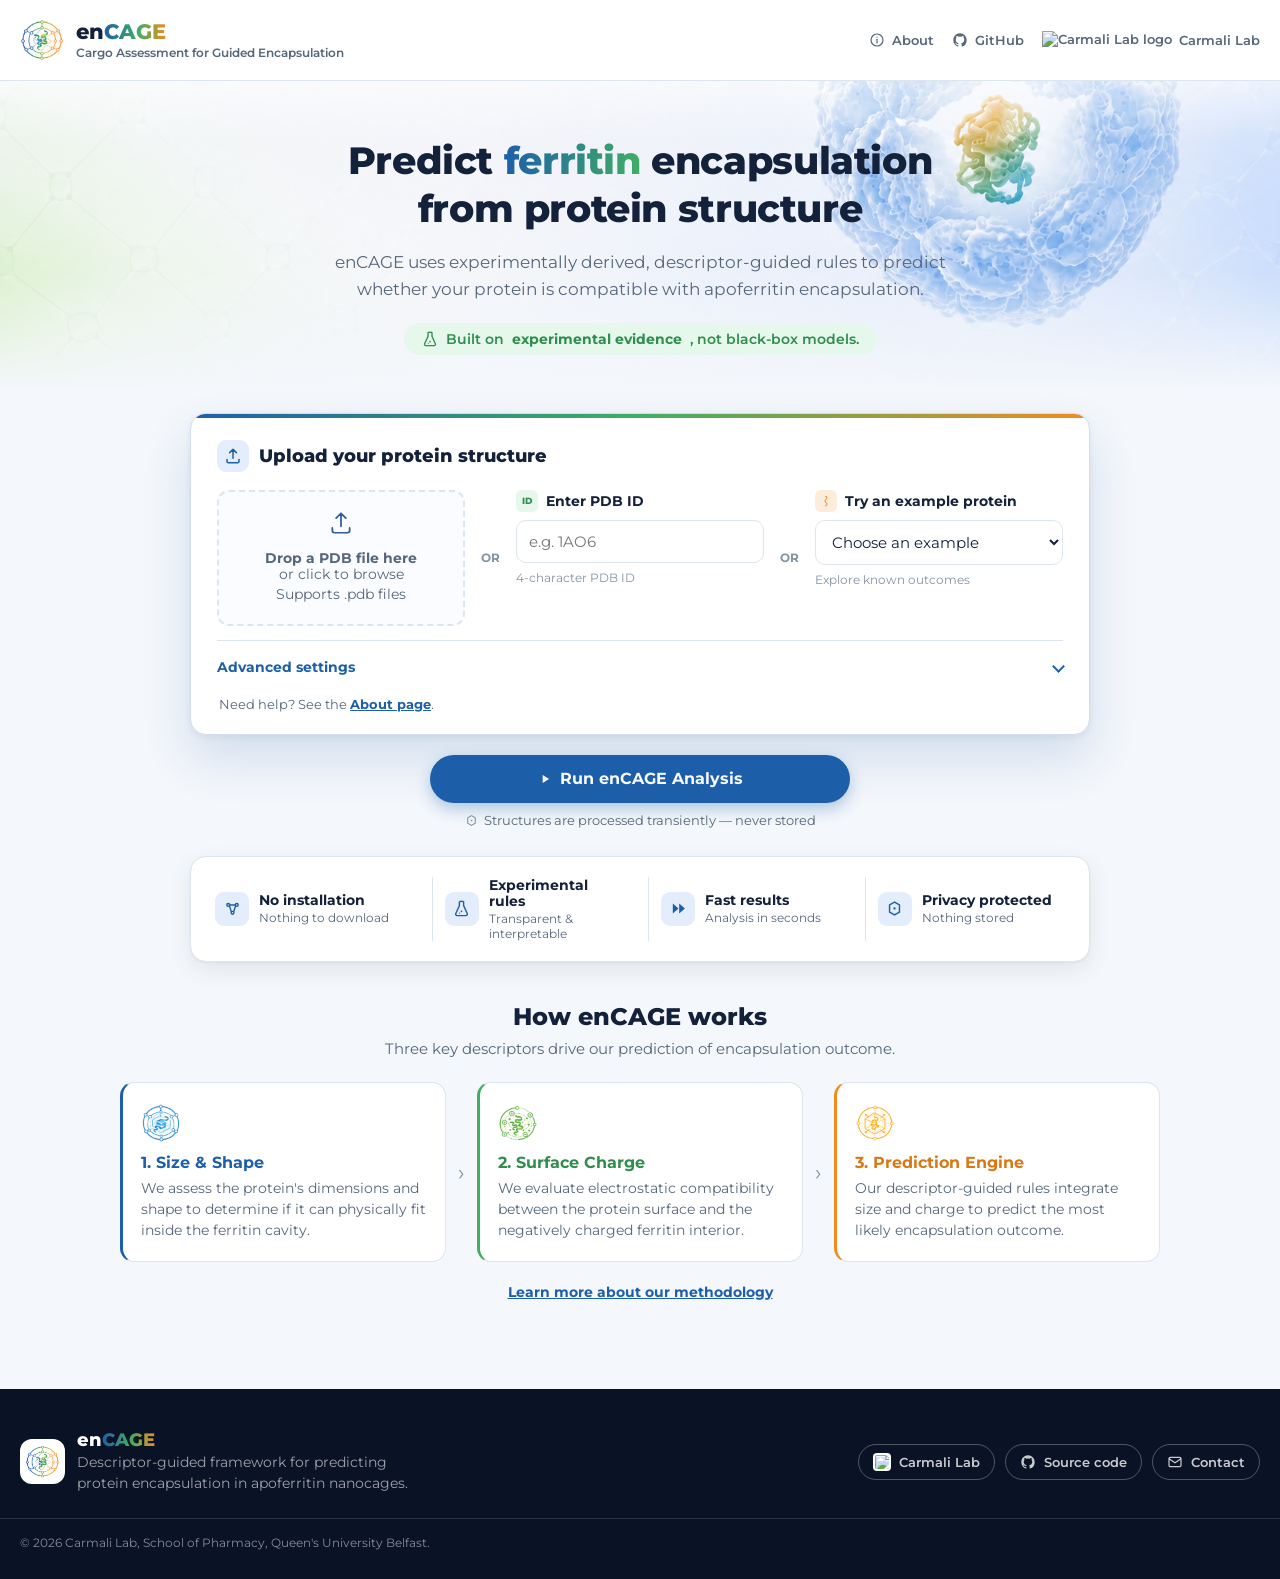
==== commit a3f678e5: "Add files via upload" ====
--- a/frontend/index.html
+++ b/frontend/index.html
@@ -49,7 +49,7 @@
       your protein is compatible with apoferritin encapsulation.
     </p>
     <p class="hero-pill">
-      <svg width="16" height="16" viewBox="0 0 24 24" fill="none" stroke="currentColor" stroke-width="2"><path d="M9 2v6L4 19a2 2 0 0 0 1.8 3h12.4A2 2 0 0 0 20 19l-5-11V2"/><path d="M9 2h6M6 15h12"/></svg>
+      <svg width="16" height="16" viewBox="0 0 24 24" fill="none" stroke="currentColor" stroke-width="2"><path d="M9 2v6L4 19a2 2 0 0 0 1.8 3h12.4A2 2 0 0 0 20 19l-5-11V2"/><path d="M9 2h6"/><circle cx="12" cy="16" r="1.2" fill="currentColor" stroke="none"/><circle cx="9.3" cy="18.4" r="0.9" fill="currentColor" stroke="none"/></svg>
       Built on <strong>experimental evidence</strong>, not black-box models.
     </p>
   </div>
@@ -91,7 +91,7 @@
 
       <div class="tool-col">
         <p class="tool-col-label">
-          <span class="mini-icon orange"><svg width="12" height="12" viewBox="0 0 24 24" fill="none" stroke="currentColor" stroke-width="1.8"><path d="M12 2.5 14.6 8.9 21.5 9.5 16.2 13.9 17.8 20.7 12 17 6.2 20.7 7.8 13.9 2.5 9.5 9.4 8.9Z" stroke-linejoin="round"/></svg></span>
+          <span class="mini-icon orange"><svg width="12" height="12" viewBox="0 0 24 24" fill="none" stroke="currentColor" stroke-width="1.8" stroke-linecap="round"><path d="M12 2.5c2.5 2 2.5 4.5 0 6.5s-2.5 4.5 0 6.5 2.5 4.5 0 6"/><circle cx="12" cy="2.5" r="1" fill="currentColor" stroke="none"/><circle cx="12" cy="21.5" r="1" fill="currentColor" stroke="none"/></svg></span>
           Try an example protein
         </p>
         <select class="text-input" id="exampleSelect">
@@ -161,7 +161,7 @@
       Run enCAGE Analysis
     </button>
     <p class="run-reassurance">
-      <svg width="13" height="13" viewBox="0 0 24 24" fill="none" stroke="currentColor" stroke-width="2"><rect x="4" y="10.5" width="16" height="10.5" rx="2"/><path d="M7.5 10.5V7a4.5 4.5 0 0 1 9 0v3.5"/></svg>
+      <svg width="13" height="13" viewBox="0 0 24 24" fill="none" stroke="currentColor" stroke-width="2"><path d="M12 3 5 7v10l7 4 7-4V7Z"/><circle cx="12" cy="12" r="1.6" fill="currentColor" stroke="none"/></svg>
       Structures are processed transiently — never stored
     </p>
     <div class="loading hidden" id="loading">
@@ -172,19 +172,19 @@
 
   <div class="trust-bar">
     <div class="trust-item">
-      <span class="trust-icon"><svg width="17" height="17" viewBox="0 0 24 24" fill="none" stroke="currentColor" stroke-width="2"><path d="M12 3 4 6v6c0 5 3.4 8.5 8 10 4.6-1.5 8-5 8-10V6l-8-3Z"/></svg></span>
+      <span class="trust-icon"><svg width="17" height="17" viewBox="0 0 24 24" fill="none" stroke="currentColor" stroke-width="2"><circle cx="6" cy="7" r="2"/><circle cx="18" cy="7" r="2"/><circle cx="12" cy="18" r="2"/><path d="M7.6 8.3 10.4 16.5M16.4 8.3 13.6 16.5M8 7h8"/></svg></span>
       <div><p class="trust-title">No installation</p><p class="trust-sub">Nothing to download</p></div>
     </div>
     <div class="trust-item">
-      <span class="trust-icon"><svg width="17" height="17" viewBox="0 0 24 24" fill="none" stroke="currentColor" stroke-width="2"><path d="M9 2v6L4 19a2 2 0 0 0 1.8 3h12.4A2 2 0 0 0 20 19l-5-11V2"/><path d="M9 2h6M6 15h12"/></svg></span>
+      <span class="trust-icon"><svg width="17" height="17" viewBox="0 0 24 24" fill="none" stroke="currentColor" stroke-width="2"><path d="M9 2v6L4 19a2 2 0 0 0 1.8 3h12.4A2 2 0 0 0 20 19l-5-11V2"/><path d="M9 2h6"/><circle cx="12" cy="16" r="1.2" fill="currentColor" stroke="none"/><circle cx="9.3" cy="18.4" r="0.9" fill="currentColor" stroke="none"/></svg></span>
       <div><p class="trust-title">Experimental rules</p><p class="trust-sub">Transparent &amp; interpretable</p></div>
     </div>
     <div class="trust-item">
-      <span class="trust-icon"><svg width="17" height="17" viewBox="0 0 24 24" fill="none" stroke="currentColor" stroke-width="2"><path d="M13 10V6a1 1 0 0 0-2 0v4M6 10h12v9a1 1 0 0 1-1 1H7a1 1 0 0 1-1-1v-9Z"/></svg></span>
+      <span class="trust-icon"><svg width="17" height="17" viewBox="0 0 24 24" fill="currentColor"><path d="M4 5v14l8-7Z"/><path d="M13 5v14l8-7Z"/></svg></span>
       <div><p class="trust-title">Fast results</p><p class="trust-sub">Analysis in seconds</p></div>
     </div>
     <div class="trust-item">
-      <span class="trust-icon"><svg width="17" height="17" viewBox="0 0 24 24" fill="none" stroke="currentColor" stroke-width="2"><rect x="4" y="10.5" width="16" height="10.5" rx="2"/><path d="M7.5 10.5V7a4.5 4.5 0 0 1 9 0v3.5"/></svg></span>
+      <span class="trust-icon"><svg width="17" height="17" viewBox="0 0 24 24" fill="none" stroke="currentColor" stroke-width="2"><path d="M12 3 5 7v10l7 4 7-4V7Z"/><circle cx="12" cy="12" r="1.6" fill="currentColor" stroke="none"/></svg></span>
       <div><p class="trust-title">Privacy protected</p><p class="trust-sub">Nothing stored</p></div>
     </div>
   </div>
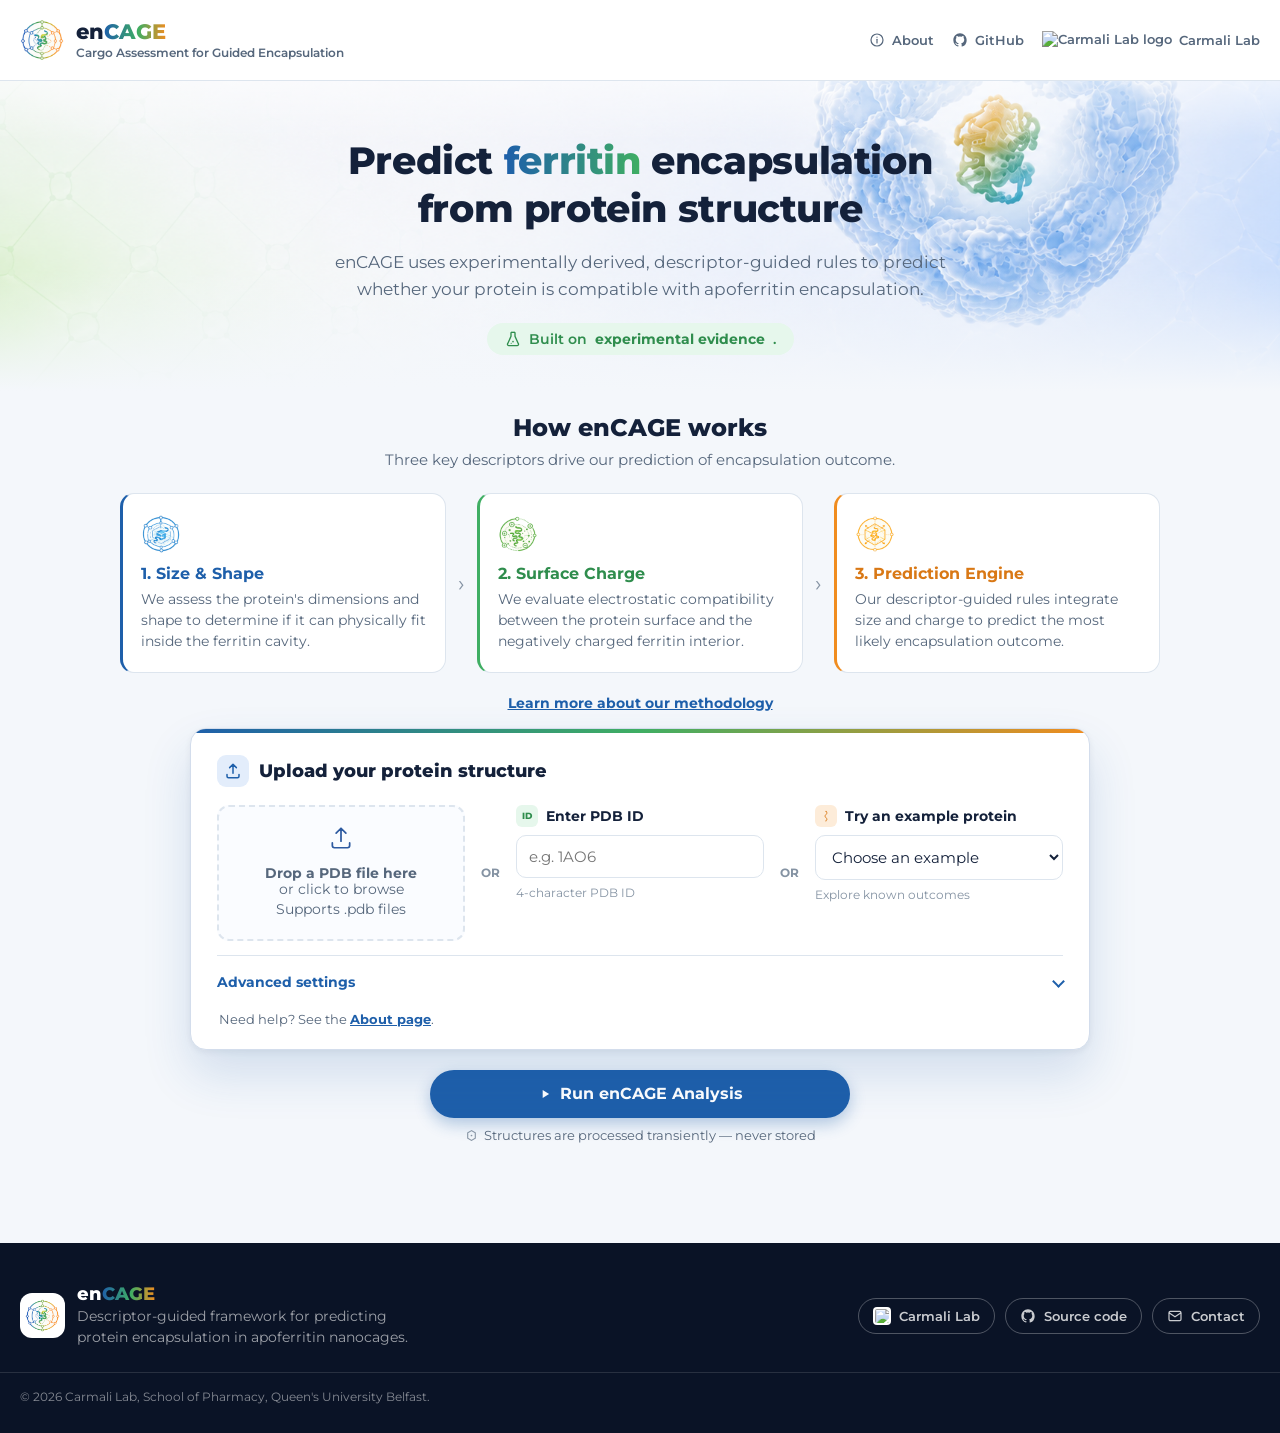
==== commit 97ca7bd5: "Add files via upload" ====
--- a/frontend/index.html
+++ b/frontend/index.html
@@ -50,12 +50,37 @@
     </p>
     <p class="hero-pill">
       <svg width="16" height="16" viewBox="0 0 24 24" fill="none" stroke="currentColor" stroke-width="2"><path d="M9 2v6L4 19a2 2 0 0 0 1.8 3h12.4A2 2 0 0 0 20 19l-5-11V2"/><path d="M9 2h6"/><circle cx="12" cy="16" r="1.2" fill="currentColor" stroke="none"/><circle cx="9.3" cy="18.4" r="0.9" fill="currentColor" stroke="none"/></svg>
-      Built on <strong>experimental evidence</strong>, not black-box models.
+      Built on <strong>experimental evidence</strong>.
     </p>
   </div>
 </section>
 
 <main class="wrap">
+
+  <section class="how-it-works">
+    <h2>How enCAGE works</h2>
+    <p class="how-it-works-sub">Three key descriptors drive our prediction of encapsulation outcome.</p>
+    <div class="steps-row">
+      <div class="step-card step-blue">
+        <span class="icon"><img src="icon-structure-aware.png" alt="" width="40" height="40" /></span>
+        <p class="step-title">1. Size &amp; Shape</p>
+        <p class="step-desc">We assess the protein's dimensions and shape to determine if it can physically fit inside the ferritin cavity.</p>
+      </div>
+      <span class="step-arrow" aria-hidden="true">›</span>
+      <div class="step-card step-green">
+        <span class="icon"><img src="icon-charge-informed.png" alt="" width="40" height="40" /></span>
+        <p class="step-title">2. Surface Charge</p>
+        <p class="step-desc">We evaluate electrostatic compatibility between the protein surface and the negatively charged ferritin interior.</p>
+      </div>
+      <span class="step-arrow" aria-hidden="true">›</span>
+      <div class="step-card step-orange">
+        <span class="icon"><img src="icon-descriptor-guided.png" alt="" width="40" height="40" /></span>
+        <p class="step-title">3. Prediction Engine</p>
+        <p class="step-desc">Our descriptor-guided rules integrate size and charge to predict the most likely encapsulation outcome.</p>
+      </div>
+    </div>
+    <a class="methodology-link" href="about.html">Learn more about our methodology</a>
+  </section>
 
   <section class="card tool-card" id="inputCard">
     <div class="tool-card-header">
@@ -96,9 +121,9 @@
         </p>
         <select class="text-input" id="exampleSelect">
           <option value="">Choose an example</option>
-          <option value="4CHA">α-Chymotrypsin — Regime I</option>
-          <option value="1AO6" data-multidomain="true">Human serum albumin — Regime II</option>
-          <option value="1LYZ">Lysozyme — Regime III</option>
+          <option value="4CHA">α-Chymotrypsin</option>
+          <option value="1AO6" data-multidomain="true">Human serum albumin</option>
+          <option value="1LYZ">Lysozyme</option>
         </select>
         <p class="tool-col-hint">Explore known outcomes</p>
       </div>
@@ -170,50 +195,6 @@
     </div>
   </div>
 
-  <div class="trust-bar">
-    <div class="trust-item">
-      <span class="trust-icon"><svg width="17" height="17" viewBox="0 0 24 24" fill="none" stroke="currentColor" stroke-width="2"><circle cx="6" cy="7" r="2"/><circle cx="18" cy="7" r="2"/><circle cx="12" cy="18" r="2"/><path d="M7.6 8.3 10.4 16.5M16.4 8.3 13.6 16.5M8 7h8"/></svg></span>
-      <div><p class="trust-title">No installation</p><p class="trust-sub">Nothing to download</p></div>
-    </div>
-    <div class="trust-item">
-      <span class="trust-icon"><svg width="17" height="17" viewBox="0 0 24 24" fill="none" stroke="currentColor" stroke-width="2"><path d="M9 2v6L4 19a2 2 0 0 0 1.8 3h12.4A2 2 0 0 0 20 19l-5-11V2"/><path d="M9 2h6"/><circle cx="12" cy="16" r="1.2" fill="currentColor" stroke="none"/><circle cx="9.3" cy="18.4" r="0.9" fill="currentColor" stroke="none"/></svg></span>
-      <div><p class="trust-title">Experimental rules</p><p class="trust-sub">Transparent &amp; interpretable</p></div>
-    </div>
-    <div class="trust-item">
-      <span class="trust-icon"><svg width="17" height="17" viewBox="0 0 24 24" fill="currentColor"><path d="M4 5v14l8-7Z"/><path d="M13 5v14l8-7Z"/></svg></span>
-      <div><p class="trust-title">Fast results</p><p class="trust-sub">Analysis in seconds</p></div>
-    </div>
-    <div class="trust-item">
-      <span class="trust-icon"><svg width="17" height="17" viewBox="0 0 24 24" fill="none" stroke="currentColor" stroke-width="2"><path d="M12 3 5 7v10l7 4 7-4V7Z"/><circle cx="12" cy="12" r="1.6" fill="currentColor" stroke="none"/></svg></span>
-      <div><p class="trust-title">Privacy protected</p><p class="trust-sub">Nothing stored</p></div>
-    </div>
-  </div>
-
-  <section class="how-it-works">
-    <h2>How enCAGE works</h2>
-    <p class="how-it-works-sub">Three key descriptors drive our prediction of encapsulation outcome.</p>
-    <div class="steps-row">
-      <div class="step-card step-blue">
-        <span class="icon"><img src="icon-structure-aware.png" alt="" width="40" height="40" /></span>
-        <p class="step-title">1. Size &amp; Shape</p>
-        <p class="step-desc">We assess the protein's dimensions and shape to determine if it can physically fit inside the ferritin cavity.</p>
-      </div>
-      <span class="step-arrow" aria-hidden="true">›</span>
-      <div class="step-card step-green">
-        <span class="icon"><img src="icon-charge-informed.png" alt="" width="40" height="40" /></span>
-        <p class="step-title">2. Surface Charge</p>
-        <p class="step-desc">We evaluate electrostatic compatibility between the protein surface and the negatively charged ferritin interior.</p>
-      </div>
-      <span class="step-arrow" aria-hidden="true">›</span>
-      <div class="step-card step-orange">
-        <span class="icon"><img src="icon-descriptor-guided.png" alt="" width="40" height="40" /></span>
-        <p class="step-title">3. Prediction Engine</p>
-        <p class="step-desc">Our descriptor-guided rules integrate size and charge to predict the most likely encapsulation outcome.</p>
-      </div>
-    </div>
-    <a class="methodology-link" href="about.html">Learn more about our methodology</a>
-  </section>
-
   <section class="result-section hidden" id="resultCard">
     <div class="result-content" id="resultContent">
       <div class="card">
--- a/frontend/style.css
+++ b/frontend/style.css
@@ -160,8 +160,24 @@
   gap: 20px;
   align-items: start;
 }
+/* Below 900px the sidebar (nav + "at a glance" + citation) would otherwise
+   stack entirely above the actual page content, forcing a long scroll before
+   reaching anything you came to read. Instead, reflow into three regions —
+   a compact nav strip, then the content, then the supplementary cards —
+   using grid areas so the DOM order (which desktop's sticky sidebar needs)
+   doesn't have to change. */
 @media (max-width: 900px) {
-  .layout { grid-template-columns: 1fr; }
+  .layout {
+    grid-template-columns: 1fr;
+    grid-template-areas: "nav" "main" "extras";
+  }
+  .sidebar { display: contents; }
+  /* min-width: 0 overrides the grid item's default min-width: auto, which
+     would otherwise let the nav strip's non-shrinking flex row force the
+     whole page wider than the viewport instead of scrolling internally. */
+  .sidebar-nav-block { grid-area: nav; min-width: 0; }
+  .sidebar-extras { grid-area: extras; margin-top: 8px; min-width: 0; }
+  .main-panel { grid-area: main; }
 }
 
 .sidebar { position: relative; }
@@ -1146,6 +1162,36 @@
   .about-nav-item:not(.active):hover { background: var(--bg); }
 }
 
+/* Compact horizontal tab strip on mobile instead of a tall stacked list —
+   the full icon+title+description layout only makes sense with the vertical
+   space desktop's sidebar has to spare. */
+@media (max-width: 900px) {
+  .about-nav {
+    flex-direction: row;
+    overflow-x: auto;
+    -webkit-overflow-scrolling: touch;
+    scrollbar-width: none;
+  }
+  .about-nav::-webkit-scrollbar { display: none; }
+  .about-nav-item {
+    flex-direction: column;
+    align-items: center;
+    text-align: center;
+    flex-shrink: 0;
+    width: 84px;
+    gap: 4px;
+    padding: 10px 6px;
+    border-bottom: none;
+    border-left: none;
+    border-right: 1px solid var(--border);
+  }
+  .about-nav-item:last-child { border-right: none; }
+  .about-nav-item.active { border-left: none; border-bottom: 2px solid var(--blue-600); }
+  .about-nav-icon { margin-top: 0; }
+  .about-nav-desc { display: none; }
+  .about-nav-title { font-size: 0.72rem; line-height: 1.25; }
+}
+
 .about-section.hidden { display: none; }
 
 /* ---- sidebar: at-a-glance + citation cards ---- */
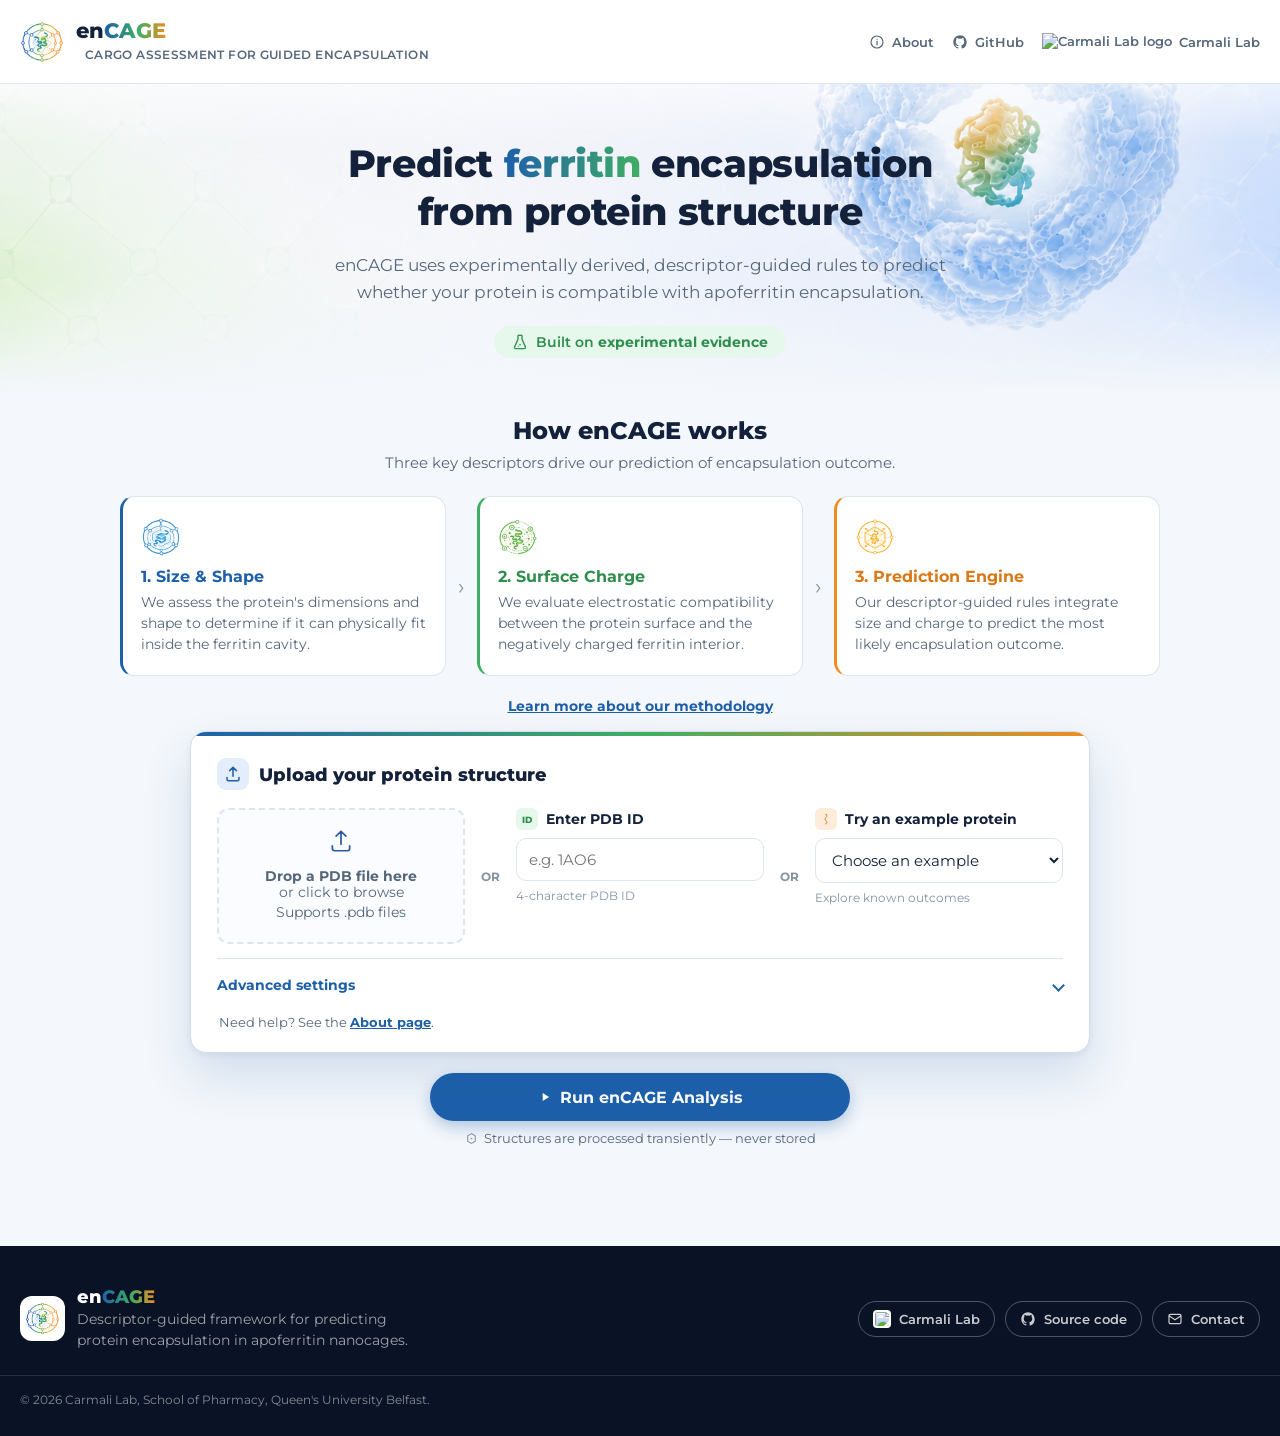
==== commit 71516142: "Add files via upload" ====
--- a/frontend/index.html
+++ b/frontend/index.html
@@ -50,7 +50,7 @@
     </p>
     <p class="hero-pill">
       <svg width="16" height="16" viewBox="0 0 24 24" fill="none" stroke="currentColor" stroke-width="2"><path d="M9 2v6L4 19a2 2 0 0 0 1.8 3h12.4A2 2 0 0 0 20 19l-5-11V2"/><path d="M9 2h6"/><circle cx="12" cy="16" r="1.2" fill="currentColor" stroke="none"/><circle cx="9.3" cy="18.4" r="0.9" fill="currentColor" stroke="none"/></svg>
-      Built on <strong>experimental evidence</strong>.
+      <span>Built on <strong>experimental evidence</strong></span>
     </p>
   </div>
 </section>
@@ -197,18 +197,165 @@
 
   <section class="result-section hidden" id="resultCard">
     <div class="result-content" id="resultContent">
-      <div class="card">
-        <div class="card-header"><h2>Prediction</h2></div>
-        <div class="card-body">
-          <p class="section-label" id="regimeSectionLabel">Predicted regime</p>
-          <div class="regime-badge" id="regimeBadge">
-            <span class="regime-roman" id="regimeRoman">I</span>
-            <span class="regime-text" id="regimeText">Efficient luminal encapsulation</span>
-          </div>
-          <p class="regime-blurb" id="regimeBlurb"></p>
-          <h3 id="resultProtein">—</h3>
-
-          <p class="section-label">Key descriptors</p>
+      <div class="report-card">
+
+        <div class="report-header">
+          <div>
+            <p class="report-title">enCAGE Analysis Result</p>
+            <p class="report-id" id="reportId"></p>
+          </div>
+          <button class="btn-report-download" id="downloadBtnTop">
+            <svg width="14" height="14" viewBox="0 0 24 24" fill="none" stroke="currentColor" stroke-width="2"><path d="M12 3v13m0 0-4.5-4.5M12 16l4.5-4.5" stroke-linecap="round" stroke-linejoin="round"/><path d="M4 19.5h16" stroke-linecap="round"/></svg>
+            Download CSV
+          </button>
+        </div>
+
+        <div class="report-summary">
+          <div class="report-summary-left">
+            <p class="section-label" id="regimeSectionLabel">Predicted regime</p>
+            <div class="regime-badge" id="regimeBadge">
+              <span class="regime-roman" id="regimeRoman">I</span>
+              <span class="regime-text" id="regimeText">Efficient luminal encapsulation</span>
+            </div>
+            <p class="report-margin-pill" id="reportMarginPill"></p>
+            <p class="regime-blurb" id="regimeBlurb"></p>
+            <h3 id="resultProtein">—</h3>
+            <ul class="report-checklist" id="reportChecklist"></ul>
+          </div>
+          <div class="report-summary-right">
+            <p class="report-box-label">Expected loading behaviour</p>
+            <ul class="report-box-list" id="reportLoadingList"></ul>
+          </div>
+        </div>
+
+        <div class="report-section">
+          <p class="section-label">Why this prediction?</p>
+          <div class="why-grid">
+            <div class="why-card">
+              <p class="why-card-title">Fit to cavity</p>
+              <div class="gauge-bar">
+                <div class="gauge-fill" id="gaugeCavityFill"></div>
+                <div class="gauge-marker" id="gaugeCavityMarker"></div>
+              </div>
+              <p class="why-stat"><span>Dmax</span><strong id="statDmax">—</strong></p>
+              <p class="why-stat"><span>Volume usage</span><strong id="statVolRatio">—</strong></p>
+              <p class="why-stat"><span>Shape (κ²)</span><strong id="statKappa">—</strong></p>
+              <div class="why-note" id="cavityNote"></div>
+            </div>
+            <div class="why-card">
+              <p class="why-card-title">Surface compatibility</p>
+              <div class="gauge-bar gauge-bar--charge">
+                <div class="gauge-marker" id="gaugeChargeMarker"></div>
+              </div>
+              <p class="why-stat"><span>Net charge (pH <span id="statPh">7.4</span>)</span><strong id="statCharge">—</strong></p>
+              <p class="why-stat"><span>Threshold</span><strong id="statThreshold">—</strong></p>
+              <div class="why-note" id="chargeNote"></div>
+            </div>
+            <div class="why-card why-card--overall">
+              <p class="why-card-title">Overall assessment</p>
+              <div class="regime-badge" id="overallRegimeBadge">
+                <span class="regime-roman" id="overallRegimeRoman">I</span>
+                <span class="regime-text" id="overallRegimeText"></span>
+              </div>
+              <ul class="why-overall-list" id="overallList"></ul>
+            </div>
+          </div>
+        </div>
+
+        <div class="report-section">
+          <p class="section-label">Experimental recommendations</p>
+          <div class="recs-grid">
+            <div class="rec-card">
+              <p class="rec-title">
+                <svg width="15" height="15" viewBox="0 0 24 24" fill="none" stroke="currentColor" stroke-width="1.8"><path d="M9 2v6L4 19a2 2 0 0 0 1.8 3h12.4A2 2 0 0 0 20 19l-5-11V2"/><path d="M9 2h6"/></svg>
+                Expected outcome
+              </p>
+              <p id="recOutcome"></p>
+            </div>
+            <div class="rec-card">
+              <p class="rec-title">
+                <svg width="15" height="15" viewBox="0 0 24 24" fill="none" stroke="currentColor" stroke-width="1.8"><path d="M5 12h14M13 6l6 6-6 6" stroke-linecap="round" stroke-linejoin="round"/></svg>
+                Recommended assays
+              </p>
+              <ul id="recAssays"></ul>
+            </div>
+            <div class="rec-card rec-card--warn">
+              <p class="rec-title">
+                <svg width="15" height="15" viewBox="0 0 24 24" fill="none" stroke="currentColor" stroke-width="1.8"><path d="M12 2 2 20h20Z" stroke-linejoin="round"/><path d="M12 9v4.5" stroke-linecap="round"/><circle cx="12" cy="16.5" r="1" fill="currentColor" stroke="none"/></svg>
+                Potential concerns
+              </p>
+              <p id="recConcerns"></p>
+            </div>
+            <div class="rec-card rec-card--info">
+              <p class="rec-title">
+                <svg width="15" height="15" viewBox="0 0 24 24" fill="none" stroke="currentColor" stroke-width="1.8"><circle cx="12" cy="12" r="9"/><path d="M12 11v5.5" stroke-linecap="round"/><circle cx="12" cy="7.8" r="0.9" fill="currentColor" stroke="none"/></svg>
+                Notes
+              </p>
+              <p id="recNotes"></p>
+            </div>
+          </div>
+        </div>
+
+        <div class="report-section">
+          <p class="section-label">How your protein compares to empirical thresholds</p>
+          <div class="thresholds-grid">
+            <div class="threshold-chart">
+              <p class="threshold-title">Cavity diameter (Dmax)</p>
+              <div class="threshold-bar">
+                <div class="threshold-zone zone-green" id="dmaxZoneGreen"></div>
+                <div class="threshold-zone zone-yellow" id="dmaxZoneYellow"></div>
+                <div class="threshold-zone zone-red" id="dmaxZoneRed"></div>
+                <div class="threshold-marker" id="dmaxMarker"><span id="dmaxMarkerValue"></span></div>
+              </div>
+              <div class="threshold-axis"><span>0</span><span id="dmaxAxisMax">8.0 nm</span></div>
+              <div class="threshold-legend">
+                <span><i class="legend-dot dot-green"></i>Excellent (&lt;6 nm)</span>
+                <span><i class="legend-dot dot-yellow"></i>Borderline (6–8 nm)</span>
+                <span><i class="legend-dot dot-red"></i>Too large (&gt;8 nm)</span>
+              </div>
+            </div>
+            <div class="threshold-chart">
+              <p class="threshold-title">Net charge (pH <span id="chargeAxisPh">7.4</span>)</p>
+              <div class="threshold-bar">
+                <div class="threshold-zone zone-green" id="chargeZoneGreen"></div>
+                <div class="threshold-zone zone-yellow" id="chargeZoneYellow"></div>
+                <div class="threshold-zone zone-red" id="chargeZoneRed"></div>
+                <div class="threshold-marker" id="chargeMarker"><span id="chargeMarkerValue"></span></div>
+              </div>
+              <div class="threshold-axis"><span id="chargeAxisMin">-10</span><span>0</span><span id="chargeAxisMax">+10</span></div>
+              <div class="threshold-legend">
+                <span><i class="legend-dot dot-green"></i>Favourable</span>
+                <span><i class="legend-dot dot-yellow"></i>Caution</span>
+                <span><i class="legend-dot dot-red"></i>Unfavourable</span>
+              </div>
+            </div>
+          </div>
+        </div>
+
+        <div class="report-section">
+          <p class="section-label">Scientific summary</p>
+          <p class="scientific-text" id="scientificSummary"></p>
+          <div class="scientific-grid">
+            <div class="scientific-box">
+              <p class="scientific-box-title">Protein information</p>
+              <dl>
+                <div><dt>PDB / label</dt><dd id="infoProtein">—</dd></div>
+                <div><dt>Molecular weight</dt><dd id="infoMW">—</dd></div>
+              </dl>
+            </div>
+            <div class="scientific-box">
+              <p class="scientific-box-title">Cavity reference</p>
+              <dl>
+                <div><dt>Ferritin cavity diameter</dt><dd>~8.0 nm</dd></div>
+                <div><dt>Ferritin cavity volume</dt><dd>268 nm³</dd></div>
+                <div><dt>pH (analysis)</dt><dd id="infoPh">—</dd></div>
+              </dl>
+            </div>
+          </div>
+        </div>
+
+        <details class="advanced-descriptors">
+          <summary>Advanced descriptors</summary>
           <div class="descriptor-table-wrap">
             <table class="descriptor-table" id="descriptorTable">
               <thead>
@@ -217,14 +364,11 @@
               <tbody id="descriptorGrid"></tbody>
             </table>
           </div>
-
-          <p class="section-label">Rationale &amp; notes</p>
-          <div class="notes" id="notesBlock"></div>
-
-          <div class="result-actions">
-            <button class="btn-secondary" id="downloadBtn">Download CSV</button>
-            <button class="btn-secondary" id="resetBtn">Analyze another</button>
-          </div>
+        </details>
+
+        <div class="result-actions">
+          <button class="btn-secondary" id="downloadBtn">Download CSV</button>
+          <button class="btn-secondary" id="resetBtn">Analyze another protein</button>
         </div>
       </div>
     </div>
--- a/frontend/style.css
+++ b/frontend/style.css
@@ -740,6 +740,279 @@
 }
 .result-content .card { margin-bottom: 16px; }
 
+/* ---- report card ---- */
+.report-card {
+  background: var(--card-bg);
+  border: 1px solid var(--border);
+  border-radius: var(--radius);
+  box-shadow: var(--shadow);
+  overflow: hidden;
+}
+.report-header {
+  display: flex;
+  align-items: center;
+  justify-content: space-between;
+  gap: 12px;
+  padding: 16px 22px;
+  border-bottom: 1px solid var(--border);
+}
+.report-title { font-size: 1rem; font-weight: 800; color: var(--ink); margin: 0; }
+.report-id { font-size: 0.74rem; color: var(--ink-faint); margin: 2px 0 0; font-variant-numeric: tabular-nums; }
+.btn-report-download {
+  display: inline-flex;
+  align-items: center;
+  gap: 7px;
+  padding: 9px 16px;
+  font-family: inherit;
+  font-size: 0.82rem;
+  font-weight: 700;
+  color: var(--blue-600);
+  background: #eaf1fb;
+  border: none;
+  border-radius: 999px;
+  cursor: pointer;
+  white-space: nowrap;
+  transition: background-color .15s ease;
+}
+@media (hover: hover) {
+  .btn-report-download:hover { background: #dce9fa; }
+}
+
+.report-section {
+  padding: 22px;
+  border-bottom: 1px solid var(--border);
+}
+.report-section:last-of-type { border-bottom: none; }
+
+/* summary: prediction + expected loading behaviour */
+.report-summary {
+  display: grid;
+  grid-template-columns: 1.4fr 1fr;
+  gap: 20px;
+  padding: 22px;
+  border-bottom: 1px solid var(--border);
+}
+@media (max-width: 720px) {
+  .report-summary { grid-template-columns: 1fr; }
+}
+.report-margin-pill {
+  display: inline-flex;
+  align-items: center;
+  gap: 6px;
+  font-size: 0.76rem;
+  font-weight: 700;
+  padding: 4px 12px;
+  border-radius: 999px;
+  margin: 0 0 10px;
+}
+.report-margin-pill.good { background: var(--regime1-bg); color: var(--regime1); }
+.report-margin-pill.caution { background: var(--regime2-bg); color: var(--regime2); }
+.report-checklist { list-style: none; margin: 14px 0 0; padding: 0; display: flex; flex-direction: column; gap: 8px; }
+.report-checklist li {
+  display: flex;
+  align-items: flex-start;
+  gap: 8px;
+  font-size: 0.86rem;
+  color: var(--ink);
+  line-height: 1.4;
+}
+.report-checklist li .status-dot {
+  flex-shrink: 0;
+  margin-top: 3px;
+  width: 9px;
+  height: 9px;
+  border-radius: 50%;
+}
+.report-checklist li.status-good .status-dot { background: var(--regime1); }
+.report-checklist li.status-caution .status-dot { background: var(--regime2); }
+.report-checklist li.status-bad .status-dot { background: var(--regime3); }
+
+.report-summary-right {
+  background: var(--regime1-bg);
+  border-radius: 14px;
+  padding: 18px;
+  align-self: start;
+}
+.report-box-label { font-size: 0.78rem; font-weight: 800; color: var(--regime1); margin: 0 0 10px; }
+.report-box-list { list-style: none; margin: 0; padding: 0; display: flex; flex-direction: column; gap: 8px; }
+.report-box-list li {
+  font-size: 0.84rem;
+  color: var(--ink);
+  line-height: 1.4;
+  padding-left: 16px;
+  position: relative;
+}
+.report-box-list li::before {
+  content: "•";
+  position: absolute;
+  left: 0;
+  color: var(--regime1);
+  font-weight: 800;
+}
+
+/* why this prediction */
+.why-grid { display: grid; grid-template-columns: repeat(3, 1fr); gap: 14px; }
+@media (max-width: 860px) { .why-grid { grid-template-columns: 1fr; } }
+.why-card {
+  background: var(--bg);
+  border: 1px solid var(--border);
+  border-radius: 14px;
+  padding: 16px;
+}
+.why-card-title { font-size: 0.84rem; font-weight: 700; color: var(--ink); margin: 0 0 12px; }
+.gauge-bar {
+  position: relative;
+  height: 8px;
+  border-radius: 999px;
+  background: var(--border);
+  overflow: hidden;
+  margin-bottom: 12px;
+}
+.gauge-fill { position: absolute; left: 0; top: 0; bottom: 0; border-radius: 999px; }
+.gauge-bar--charge { overflow: visible; background: linear-gradient(90deg, var(--regime1) 0%, var(--regime1) 40%, var(--regime2) 55%, var(--regime3) 75%, var(--regime3) 100%); }
+.gauge-marker {
+  position: absolute;
+  top: -3px;
+  width: 2px;
+  height: 14px;
+  background: var(--ink);
+  border-radius: 1px;
+  transform: translateX(-1px);
+}
+.why-stat {
+  display: flex;
+  align-items: baseline;
+  justify-content: space-between;
+  gap: 8px;
+  font-size: 0.8rem;
+  color: var(--ink-soft);
+  margin: 0 0 6px;
+}
+.why-stat strong { color: var(--ink); font-weight: 700; }
+.why-note {
+  margin-top: 10px;
+  padding: 9px 11px;
+  border-radius: 10px;
+  font-size: 0.78rem;
+  line-height: 1.45;
+}
+.why-note:empty { display: none; }
+.why-note.note-good { background: var(--regime1-bg); color: var(--regime1); }
+.why-note.note-caution { background: var(--regime2-bg); color: var(--regime2); }
+.why-card--overall { display: flex; flex-direction: column; align-items: flex-start; }
+.why-card--overall .regime-badge { margin-bottom: 12px; }
+.why-overall-list { list-style: none; margin: 0; padding: 0; display: flex; flex-direction: column; gap: 6px; }
+.why-overall-list li { font-size: 0.82rem; color: var(--ink-soft); line-height: 1.4; }
+
+/* experimental recommendations */
+.recs-grid { display: grid; grid-template-columns: repeat(4, 1fr); gap: 14px; }
+@media (max-width: 900px) { .recs-grid { grid-template-columns: repeat(2, 1fr); } }
+@media (max-width: 560px) { .recs-grid { grid-template-columns: 1fr; } }
+.rec-card {
+  background: #eaf1fb;
+  border-radius: 12px;
+  padding: 14px 16px;
+}
+.rec-card--warn { background: var(--regime2-bg); }
+.rec-card--info { background: var(--bg); }
+.rec-title {
+  display: flex;
+  align-items: center;
+  gap: 6px;
+  font-size: 0.8rem;
+  font-weight: 700;
+  color: var(--blue-600);
+  margin: 0 0 8px;
+}
+.rec-card--warn .rec-title { color: var(--regime2); }
+.rec-card--info .rec-title { color: var(--ink-soft); }
+.rec-card p { font-size: 0.8rem; color: var(--ink); line-height: 1.5; margin: 0; }
+.rec-card ul { margin: 0; padding-left: 16px; }
+.rec-card ul li { font-size: 0.8rem; color: var(--ink); line-height: 1.55; }
+
+/* threshold comparison charts */
+.thresholds-grid { display: grid; grid-template-columns: 1fr 1fr; gap: 28px; }
+@media (max-width: 720px) { .thresholds-grid { grid-template-columns: 1fr; } }
+.threshold-title { font-size: 0.84rem; font-weight: 700; color: var(--ink); margin: 0 0 14px; }
+.threshold-bar {
+  position: relative;
+  height: 10px;
+  border-radius: 999px;
+  overflow: visible;
+  margin-top: 30px;
+  margin-bottom: 8px;
+}
+.threshold-zone { position: absolute; top: 0; bottom: 0; }
+.threshold-zone:first-child { border-radius: 999px 0 0 999px; }
+.threshold-zone:last-child { border-radius: 0 999px 999px 0; }
+.threshold-zone.zone-green { background: var(--regime1); }
+.threshold-zone.zone-yellow { background: var(--regime2); }
+.threshold-zone.zone-red { background: var(--regime3); }
+.threshold-marker {
+  position: absolute;
+  top: -8px;
+  width: 2px;
+  height: 26px;
+  background: var(--ink);
+  transform: translateX(-1px);
+}
+.threshold-marker span {
+  position: absolute;
+  top: -22px;
+  left: 50%;
+  transform: translateX(-50%);
+  white-space: nowrap;
+  font-size: 0.7rem;
+  font-weight: 700;
+  color: var(--ink);
+}
+.threshold-axis { display: flex; justify-content: space-between; font-size: 0.7rem; color: var(--ink-faint); margin-bottom: 14px; }
+.threshold-legend { display: flex; flex-wrap: wrap; gap: 12px; font-size: 0.74rem; color: var(--ink-soft); }
+.threshold-legend span { display: inline-flex; align-items: center; gap: 5px; }
+.legend-dot { width: 8px; height: 8px; border-radius: 50%; display: inline-block; }
+.legend-dot.dot-green { background: var(--regime1); }
+.legend-dot.dot-yellow { background: var(--regime2); }
+.legend-dot.dot-red { background: var(--regime3); }
+
+/* scientific summary */
+.scientific-text { font-size: 0.88rem; color: var(--ink-soft); line-height: 1.65; margin: 0 0 18px; }
+.scientific-grid { display: grid; grid-template-columns: 1fr 1fr; gap: 16px; }
+@media (max-width: 620px) { .scientific-grid { grid-template-columns: 1fr; } }
+.scientific-box { background: var(--bg); border-radius: 12px; padding: 14px 16px; }
+.scientific-box-title { font-size: 0.76rem; font-weight: 700; text-transform: uppercase; letter-spacing: 0.04em; color: var(--blue-600); margin: 0 0 10px; }
+.scientific-box dl { margin: 0; display: flex; flex-direction: column; gap: 7px; }
+.scientific-box dl > div { display: flex; justify-content: space-between; gap: 10px; }
+.scientific-box dt { font-size: 0.8rem; color: var(--ink-soft); }
+.scientific-box dd { font-size: 0.8rem; font-weight: 700; color: var(--ink); margin: 0; text-align: right; }
+
+/* advanced descriptors (collapsible) */
+.advanced-descriptors { padding: 18px 22px; }
+.advanced-descriptors summary {
+  cursor: pointer;
+  font-size: 0.86rem;
+  font-weight: 700;
+  color: var(--blue-600);
+  list-style: none;
+  display: flex;
+  align-items: center;
+  justify-content: space-between;
+}
+.advanced-descriptors summary::-webkit-details-marker { display: none; }
+.advanced-descriptors summary::after {
+  content: "";
+  width: 7px;
+  height: 7px;
+  border-right: 2px solid currentColor;
+  border-bottom: 2px solid currentColor;
+  transform: rotate(45deg);
+  transition: transform .15s ease;
+  flex-shrink: 0;
+}
+.advanced-descriptors[open] summary::after { transform: rotate(-135deg); }
+.advanced-descriptors .descriptor-table-wrap { margin-top: 14px; margin-bottom: 0; }
+
+.result-content .result-actions { padding: 18px 22px 22px; }
+
 .section-label {
   font-size: 0.72rem;
   font-weight: 700;
@@ -1043,43 +1316,6 @@
 .prose p:last-child { margin-bottom: 0; }
 .prose strong { color: var(--ink); }
 
-.regime-explain-list {
-  display: flex;
-  flex-direction: column;
-  gap: 18px;
-  margin: 18px 0 22px;
-}
-.regime-explain {
-  border: 1px solid var(--border);
-  border-radius: 12px;
-  padding: 16px 18px;
-}
-.regime-explain .regime-badge { margin-bottom: 10px; }
-.regime-explain p {
-  font-size: 0.92rem;
-  color: var(--ink-soft);
-  line-height: 1.6;
-  margin: 0 0 8px;
-}
-.regime-explain p:last-child { margin-bottom: 0; }
-.regime-explain p.for-you {
-  color: var(--ink);
-  font-weight: 600;
-}
-
-.decision-steps {
-  margin: 4px 0 0;
-  padding-left: 22px;
-}
-.decision-steps li {
-  font-size: 0.92rem;
-  color: var(--ink-soft);
-  line-height: 1.6;
-  margin-bottom: 8px;
-}
-.decision-steps li:last-child { margin-bottom: 0; }
-.decision-steps strong { color: var(--ink); }
-
 .glossary {
   margin: 4px 0 0;
   display: flex;
@@ -1468,6 +1704,134 @@
   .btn-cta:hover { background: var(--blue-700); }
 }
 
+/* ---- understanding results page ---- */
+.results-overview-card .card-body { padding: 22px; }
+.results-overview-eyebrow { font-size: 0.72rem; font-weight: 700; text-transform: uppercase; letter-spacing: 0.05em; color: var(--blue-600); margin: 0 0 8px; }
+.results-overview-lede { font-size: 0.92rem; color: var(--ink-soft); line-height: 1.55; margin: 0 0 20px; }
+.results-check-row .pipeline-step { background: var(--bg); }
+.results-overview-footer { font-size: 0.82rem; color: var(--ink-faint); margin: 16px 0 0; text-align: center; }
+
+.regime-section { margin: 28px 0; }
+.regime-section-lede { font-size: 0.88rem; color: var(--ink-soft); margin: 0 0 16px; }
+.regime-cards-grid { display: grid; grid-template-columns: repeat(3, 1fr); gap: 16px; }
+@media (max-width: 900px) { .regime-cards-grid { grid-template-columns: 1fr; } }
+.regime-card {
+  background: var(--card-bg);
+  border: 1px solid var(--border);
+  border-top: 3px solid transparent;
+  border-radius: 14px;
+  padding: 20px;
+}
+.regime-card-1 { border-top-color: var(--regime1); background: linear-gradient(180deg, var(--regime1-bg) 0%, var(--card-bg) 90px); }
+.regime-card-2 { border-top-color: var(--regime2); background: linear-gradient(180deg, var(--regime2-bg) 0%, var(--card-bg) 90px); }
+.regime-card-3 { border-top-color: var(--regime3); background: linear-gradient(180deg, var(--regime3-bg) 0%, var(--card-bg) 90px); }
+.cage-icon { display: flex; justify-content: center; margin: 14px 0; }
+.regime-card-desc { font-size: 0.84rem; color: var(--ink); line-height: 1.55; margin: 0 0 14px; text-align: center; }
+.regime-card-sub { font-size: 0.76rem; font-weight: 700; color: var(--ink); margin: 0 0 8px; }
+.regime-card-1 .regime-card-sub { color: var(--regime1); }
+.regime-card-2 .regime-card-sub { color: var(--regime2); }
+.regime-card-3 .regime-card-sub { color: var(--regime3); }
+.regime-card-list { margin: 0 0 14px; padding-left: 18px; }
+.regime-card-list li { font-size: 0.82rem; color: var(--ink-soft); line-height: 1.5; margin-bottom: 4px; }
+.regime-card-expect { font-size: 0.82rem; color: var(--ink); line-height: 1.5; margin: 0; }
+
+.ne-section { margin: 28px 0; }
+.ne-grid { display: grid; grid-template-columns: 1.2fr 1fr 1fr; gap: 16px; margin-top: 14px; }
+@media (max-width: 960px) { .ne-grid { grid-template-columns: 1fr; } }
+.ne-main { background: var(--card-bg); border: 1px solid var(--border); border-radius: 14px; padding: 20px; }
+.ne-main p, .ne-main ul { font-size: 0.86rem; color: var(--ink-soft); line-height: 1.6; }
+.ne-main ul { margin: 8px 0 14px; padding-left: 18px; }
+.ne-main .regime-badge { margin-bottom: 12px; }
+.ne-box { border-radius: 14px; padding: 18px; }
+.ne-expect-box { background: var(--violet-100); }
+.ne-why-box { background: var(--bg); border: 1px dashed var(--border); }
+.ne-box-title { display: flex; align-items: center; gap: 6px; font-size: 0.86rem; font-weight: 700; color: var(--violet-600); margin: 0 0 10px; }
+.ne-why-box .ne-box-title { color: var(--ink-soft); }
+.ne-box p { font-size: 0.82rem; color: var(--ink); line-height: 1.5; margin: 0 0 8px; }
+.ne-box p:last-child { margin-bottom: 0; }
+.ne-icon-list { list-style: none; margin: 10px 0 0; padding: 0; display: flex; flex-direction: column; gap: 9px; }
+.ne-icon-list li { display: flex; align-items: center; gap: 9px; font-size: 0.82rem; color: var(--ink); line-height: 1.4; }
+.ne-icon-list .icon { flex-shrink: 0; color: var(--violet-600); display: flex; }
+
+.decision-section { margin: 28px 0; }
+.decision-grid { display: grid; grid-template-columns: 1fr 260px; gap: 20px; margin-top: 14px; align-items: start; }
+@media (max-width: 860px) { .decision-grid { grid-template-columns: 1fr; } }
+.decision-tree { display: flex; flex-direction: column; gap: 10px; }
+.decision-rule { display: flex; gap: 12px; background: var(--card-bg); border: 1px solid var(--border); border-radius: 12px; padding: 14px 16px; }
+.decision-rule-num {
+  flex-shrink: 0;
+  width: 24px;
+  height: 24px;
+  border-radius: 50%;
+  background: var(--blue-600);
+  color: #fff;
+  font-size: 0.78rem;
+  font-weight: 800;
+  display: flex;
+  align-items: center;
+  justify-content: center;
+}
+.decision-rule-q { font-size: 0.86rem; font-weight: 600; color: var(--ink); margin: 0 0 8px; }
+.decision-rule-branches { display: flex; flex-wrap: wrap; gap: 8px 18px; }
+.decision-branch { font-size: 0.8rem; color: var(--ink-faint); }
+.decision-branch-yes { color: var(--ink-soft); }
+.decision-branch strong { font-weight: 700; }
+.decision-branch strong.outcome-1, .outcome-1 { color: var(--regime1); }
+.decision-branch strong.outcome-2, .outcome-2 { color: var(--regime2); }
+.decision-branch strong.outcome-3, .outcome-3 { color: var(--regime3); }
+.decision-branch strong.outcome-ne, .outcome-ne { color: var(--regime-ne); }
+.decision-thresholds { background: var(--bg); border: 1px solid var(--border); border-radius: 12px; padding: 16px 18px; }
+.decision-thresholds-title { font-size: 0.78rem; font-weight: 700; text-transform: uppercase; letter-spacing: 0.04em; color: var(--blue-600); margin: 0 0 12px; }
+.decision-thresholds dl { margin: 0; display: flex; flex-direction: column; gap: 10px; }
+.decision-thresholds dt { font-size: 0.78rem; color: var(--ink-soft); margin: 0 0 2px; }
+.decision-thresholds dd { font-size: 0.84rem; font-weight: 700; color: var(--ink); margin: 0; }
+
+.comparison-section { margin: 28px 0; }
+.comparison-table-wrap {
+  margin-top: 14px;
+  border: 1px solid var(--border);
+  border-radius: 12px;
+  overflow-x: auto;
+  -webkit-overflow-scrolling: touch;
+}
+table.comparison-table2 { width: 100%; border-collapse: collapse; font-size: 0.82rem; }
+table.comparison-table2 th {
+  background: var(--bg);
+  color: var(--ink-soft);
+  text-transform: uppercase;
+  font-size: 0.64rem;
+  letter-spacing: 0.04em;
+  font-weight: 700;
+  text-align: left;
+  padding: 10px 12px;
+  white-space: nowrap;
+}
+table.comparison-table2 td { padding: 12px; border-top: 1px solid var(--border); vertical-align: top; color: var(--ink-soft); }
+table.comparison-table2 td:first-child { color: var(--ink-faint); font-size: 0.78rem; line-height: 1.4; }
+.outcome-label { display: block; font-weight: 700; font-size: 0.84rem; margin-bottom: 2px; }
+.outcome-label.label-1 { color: var(--regime1); }
+.outcome-label.label-2 { color: var(--regime2); }
+.outcome-label.label-3 { color: var(--regime3); }
+.outcome-label.label-ne { color: var(--regime-ne); }
+.dots { display: inline-flex; gap: 3px; margin-right: 6px; vertical-align: middle; }
+.dot { width: 7px; height: 7px; border-radius: 50%; background: var(--border); display: inline-block; }
+.dot.on.dot-1 { background: var(--regime1); }
+.dot.on.dot-2 { background: var(--regime2); }
+.dot.on.dot-3 { background: var(--regime3); }
+.dot.on.dot-ne { background: var(--regime-ne); }
+
+.callout-info {
+  display: flex;
+  align-items: flex-start;
+  gap: 10px;
+  background: #eaf1fb;
+  border-radius: 14px;
+  padding: 14px 18px;
+  margin-top: 8px;
+}
+.callout-info .callout-icon { color: var(--blue-600); flex-shrink: 0; margin-top: 2px; }
+.callout-info p { font-size: 0.84rem; color: var(--ink); line-height: 1.5; margin: 0; }
+
 .method-list { margin: 8px 0 0; padding-left: 20px; }
 .method-list li { font-size: 0.92rem; color: var(--ink-soft); line-height: 1.6; margin-bottom: 8px; }
 .method-list li:last-child { margin-bottom: 0; }
@@ -1507,3 +1871,436 @@
   color: var(--ink);
 }
 table.validation-table td:first-child { font-weight: 600; }
+
+/* ---- descriptors / methods pages ---- */
+.page-header-grid { display: grid; grid-template-columns: 1.3fr 1fr; gap: 24px; align-items: start; margin-bottom: 8px; }
+@media (max-width: 900px) { .page-header-grid { grid-template-columns: 1fr; } }
+.page-intro { font-size: 0.92rem; color: var(--ink-soft); line-height: 1.6; max-width: 56ch; margin: 0 0 10px; }
+.link-chevron {
+  display: inline-flex;
+  align-items: center;
+  gap: 5px;
+  background: none;
+  border: none;
+  padding: 0;
+  font-family: inherit;
+  font-size: 0.84rem;
+  font-weight: 700;
+  color: var(--blue-600);
+  cursor: pointer;
+}
+@media (hover: hover) { .link-chevron:hover { text-decoration: underline; } }
+
+.mini-pipeline-card {
+  background: var(--card-bg);
+  border: 1px solid var(--border);
+  border-radius: 14px;
+  box-shadow: var(--shadow);
+  padding: 18px 20px;
+}
+.mini-pipeline-title { font-size: 0.8rem; font-weight: 700; color: var(--blue-600); margin: 0 0 14px; }
+.mini-pipeline-row { display: flex; align-items: flex-start; gap: 6px; }
+@media (max-width: 640px) { .mini-pipeline-row { flex-direction: column; } }
+.mini-pipeline-step { flex: 1; min-width: 0; text-align: center; }
+.mini-pipeline-icon {
+  width: 30px;
+  height: 30px;
+  border-radius: 50%;
+  border: 1.5px dashed;
+  display: flex;
+  align-items: center;
+  justify-content: center;
+  margin: 0 auto 8px;
+}
+.mini-pipeline-icon.mp-blue { color: var(--blue-600); border-color: #c7dbf5; }
+.mini-pipeline-icon.mp-green { color: var(--green-600); border-color: #c3ecd2; }
+.mini-pipeline-icon.mp-indigo { color: var(--indigo-600); border-color: #d6d2f5; }
+.mini-pipeline-step p { font-size: 0.78rem; font-weight: 700; color: var(--ink); margin: 0 0 3px; }
+.mini-pipeline-num {
+  display: inline-flex;
+  align-items: center;
+  justify-content: center;
+  width: 15px;
+  height: 15px;
+  border-radius: 50%;
+  background: var(--blue-600);
+  color: #fff;
+  font-size: 0.6rem;
+  font-weight: 800;
+  margin-right: 3px;
+}
+.mini-pipeline-step span:not(.mini-pipeline-num) { font-size: 0.7rem; color: var(--ink-faint); line-height: 1.3; }
+.mini-pipeline-arrow { color: var(--ink-faint); align-self: center; padding-top: 8px; flex-shrink: 0; }
+@media (max-width: 640px) { .mini-pipeline-arrow { transform: rotate(90deg); align-self: flex-start; margin-left: 14px; } }
+.mini-pipeline-footer {
+  display: flex;
+  align-items: center;
+  gap: 6px;
+  font-size: 0.76rem;
+  color: var(--ink-faint);
+  margin: 14px 0 0;
+  padding-top: 12px;
+  border-top: 1px solid var(--border);
+}
+.mini-pipeline-footer svg { flex-shrink: 0; }
+
+.category-section { margin: 24px 0; }
+.category-cards-grid { display: grid; grid-template-columns: repeat(3, 1fr); gap: 14px; }
+@media (max-width: 720px) { .category-cards-grid { grid-template-columns: 1fr; } }
+.category-card {
+  display: flex;
+  align-items: center;
+  gap: 12px;
+  background: var(--card-bg);
+  border: 1px solid var(--border);
+  border-radius: 12px;
+  padding: 14px 16px;
+}
+.category-card-icon {
+  width: 34px;
+  height: 34px;
+  border-radius: 9px;
+  display: flex;
+  align-items: center;
+  justify-content: center;
+  flex-shrink: 0;
+}
+.category-card-icon.cat-indigo { background: var(--indigo-100); color: var(--indigo-600); }
+.category-card-icon.cat-green { background: var(--green-100); color: var(--green-600); }
+.category-card-icon.cat-orange { background: #fdecd9; color: var(--orange-600); }
+.category-card-title { font-size: 0.86rem; font-weight: 700; color: var(--ink); margin: 0; }
+.category-card-sub { font-size: 0.76rem; color: var(--ink-soft); margin: 2px 0 0; }
+
+.info-bar {
+  display: flex;
+  align-items: center;
+  gap: 9px;
+  background: #eaf1fb;
+  border-radius: 12px;
+  padding: 12px 16px;
+  margin: 20px 0;
+}
+.info-bar .callout-icon { color: var(--blue-600); flex-shrink: 0; }
+.info-bar p { font-size: 0.82rem; color: var(--ink); margin: 0; }
+
+.descriptor-rows { display: flex; flex-direction: column; gap: 14px; }
+.descriptor-row {
+  display: grid;
+  grid-template-columns: 170px 1fr 1fr 1.4fr;
+  gap: 20px;
+  background: var(--card-bg);
+  border: 1px solid var(--border);
+  border-radius: 14px;
+  padding: 20px;
+  scroll-margin-top: 90px;
+}
+.descriptor-row.method-row { grid-template-columns: 170px 1.3fr 1fr 1fr; }
+@media (max-width: 980px) { .descriptor-row, .descriptor-row.method-row { grid-template-columns: 140px 1fr; } }
+@media (max-width: 620px) { .descriptor-row, .descriptor-row.method-row { grid-template-columns: 1fr; } }
+
+.descriptor-row-icon-col { display: flex; flex-direction: column; align-items: flex-start; gap: 6px; }
+.descriptor-icon-badge {
+  width: 44px;
+  height: 44px;
+  border-radius: 12px;
+  display: flex;
+  align-items: center;
+  justify-content: center;
+  flex-shrink: 0;
+}
+.descriptor-icon-badge.small { width: 30px; height: 30px; border-radius: 9px; }
+.descriptor-icon-badge.badge-indigo { background: var(--indigo-100); color: var(--indigo-600); }
+.descriptor-icon-badge.badge-green { background: var(--green-100); color: var(--green-600); }
+.descriptor-icon-badge.badge-orange { background: #fdecd9; color: var(--orange-600); }
+.descriptor-icon-badge .descriptor-summary-num.standalone {
+  position: static;
+  background: none;
+  color: inherit;
+  font-size: 1.1rem;
+  font-weight: 800;
+}
+.descriptor-row-name { font-size: 0.92rem; font-weight: 700; color: var(--ink); margin: 2px 0 0; }
+.star-rating { color: var(--orange-500); font-size: 0.82rem; letter-spacing: 1px; }
+.star-rating.dim { color: var(--indigo-600); opacity: 0.85; }
+.tag {
+  display: inline-block;
+  font-size: 0.66rem;
+  font-weight: 700;
+  text-transform: uppercase;
+  letter-spacing: 0.03em;
+  padding: 3px 9px;
+  border-radius: 999px;
+}
+.tag-primary { background: #fdecd9; color: var(--orange-600); }
+.tag-supporting { background: var(--indigo-100); color: var(--indigo-600); }
+
+.col-heading { font-size: 0.76rem; font-weight: 700; color: var(--blue-600); margin: 0 0 6px; }
+.descriptor-row p { font-size: 0.83rem; color: var(--ink-soft); line-height: 1.55; margin: 0; }
+
+.descriptor-rot .threshold-bar { margin-top: 4px; }
+.mini-threshold { height: 7px; }
+.mini-threshold .threshold-marker { top: -6px; height: 19px; }
+.rule-legend { list-style: none; margin: 10px 0 0; padding: 0; display: flex; flex-direction: column; gap: 5px; }
+.rule-legend li { display: flex; align-items: center; gap: 6px; font-size: 0.74rem; color: var(--ink-soft); }
+.rule-legend strong { color: var(--ink); font-weight: 700; margin-right: 2px; }
+.rule-freetext { font-size: 0.83rem; color: var(--ink-soft); line-height: 1.55; }
+.rule-freetext strong { color: var(--ink); }
+
+.example-box { background: #eaf1fb; border-radius: 12px; padding: 14px; align-self: start; }
+.example-title { font-size: 0.72rem; font-weight: 700; text-transform: uppercase; letter-spacing: 0.04em; color: var(--blue-600); margin: 0 0 8px; }
+.example-box p { color: var(--ink); font-size: 0.82rem; margin: 0 0 8px; }
+.example-big { font-size: 1.3rem; font-weight: 800; color: var(--blue-600); margin: 0 0 2px !important; }
+.example-note { font-size: 0.74rem; color: var(--ink-faint); margin: 0; }
+.example-note.center { text-align: center; margin-top: 6px; }
+.example-bar { height: 8px; border-radius: 999px; background: var(--border); overflow: hidden; margin-bottom: 4px; }
+.example-bar-fill { height: 100%; background: var(--blue-600); border-radius: 999px; }
+.example-bar-axis { display: flex; justify-content: space-between; font-size: 0.68rem; color: var(--ink-faint); }
+
+.descriptor-summary-grid { display: grid; grid-template-columns: repeat(3, 1fr); gap: 14px; }
+@media (max-width: 860px) { .descriptor-summary-grid { grid-template-columns: repeat(2, 1fr); } }
+@media (max-width: 560px) { .descriptor-summary-grid { grid-template-columns: 1fr; } }
+.descriptor-summary-card {
+  position: relative;
+  display: block;
+  background: var(--card-bg);
+  border: 1px solid var(--border);
+  border-radius: 14px;
+  padding: 16px;
+  text-decoration: none;
+  transition: border-color .15s ease, box-shadow .15s ease;
+}
+@media (hover: hover) {
+  .descriptor-summary-card:hover { border-color: var(--blue-400); box-shadow: 0 4px 14px rgba(15, 32, 56, 0.06); }
+}
+.descriptor-summary-num {
+  position: absolute;
+  top: 16px;
+  right: 16px;
+  display: inline-flex;
+  align-items: center;
+  justify-content: center;
+  width: 20px;
+  height: 20px;
+  border-radius: 50%;
+  background: var(--indigo-600);
+  color: #fff;
+  font-size: 0.68rem;
+  font-weight: 800;
+}
+.descriptor-summary-title { font-size: 0.88rem; font-weight: 700; color: var(--ink); margin: 10px 0 4px; }
+.descriptor-summary-desc { font-size: 0.78rem; color: var(--ink-soft); line-height: 1.5; margin: 0 0 10px; }
+
+.learn-more { margin-top: 8px; }
+.learn-more summary {
+  cursor: pointer;
+  font-size: 0.78rem;
+  font-weight: 700;
+  color: var(--blue-600);
+  list-style: none;
+}
+.learn-more summary::-webkit-details-marker { display: none; }
+.learn-more summary::before { content: "+ "; }
+.learn-more[open] summary::before { content: "− "; }
+.learn-more p { margin-top: 6px !important; font-size: 0.78rem !important; }
+
+.closing-two-col { display: grid; grid-template-columns: 1fr 1fr; gap: 16px; margin: 24px 0; }
+@media (max-width: 780px) { .closing-two-col { grid-template-columns: 1fr; } }
+.closing-two-col .card { margin-bottom: 0; }
+.important-card .card-header { border-bottom-color: #f0dfa8; }
+.important-list { list-style: none; margin: 0; padding: 0; display: flex; flex-direction: column; gap: 14px; }
+.important-list li { display: flex; align-items: flex-start; gap: 10px; }
+.important-list .icon { color: var(--gold-600); flex-shrink: 0; margin-top: 2px; }
+.important-title { font-size: 0.84rem; font-weight: 700; color: var(--ink); margin: 0 0 3px; }
+.important-list li p:last-child { font-size: 0.8rem; color: var(--ink-soft); line-height: 1.5; margin: 0; }
+
+/* ---- examples page ---- */
+.glance-stats-row { display: flex; gap: 14px; }
+@media (max-width: 640px) { .glance-stats-row { flex-wrap: wrap; } }
+.glance-stat { flex: 1; min-width: 64px; text-align: center; }
+.glance-stat-icon {
+  width: 34px;
+  height: 34px;
+  border-radius: 50%;
+  border: 1.5px solid;
+  display: flex;
+  align-items: center;
+  justify-content: center;
+  margin: 0 auto 8px;
+}
+.glance-stat-icon.gs-indigo { color: var(--indigo-600); border-color: #d6d2f5; }
+.glance-stat-icon.gs-green { color: var(--green-600); border-color: #c3ecd2; }
+.glance-stat-icon.gs-blue { color: var(--blue-600); border-color: #c7dbf5; }
+.glance-stat-icon.gs-orange { color: var(--orange-600); border-color: #f6d3a4; }
+.glance-stat-num { font-size: 1.2rem; font-weight: 800; color: var(--ink); margin: 0; }
+.glance-stat span:not(.glance-stat-num) { font-size: 0.68rem; color: var(--ink-faint); line-height: 1.3; display: block; margin-top: 2px; }
+
+.examples-section-head { display: flex; align-items: baseline; justify-content: space-between; gap: 12px; }
+
+.example-cards-grid { display: grid; grid-template-columns: repeat(3, 1fr); gap: 16px; margin-top: 14px; }
+@media (max-width: 900px) { .example-cards-grid { grid-template-columns: 1fr; } }
+.example-run-card {
+  background: var(--card-bg);
+  border: 1px solid var(--border);
+  border-top: 3px solid transparent;
+  border-radius: 14px;
+  padding: 20px;
+  text-align: center;
+}
+.example-run-card.card-1 { border-top-color: var(--regime1); }
+.example-run-card.card-2 { border-top-color: var(--regime2); }
+.example-run-card.card-3 { border-top-color: var(--regime3); }
+.example-run-name { font-size: 0.98rem; font-weight: 700; margin: 4px 0 8px; }
+.chip { display: inline-block; font-size: 0.72rem; font-weight: 700; padding: 4px 12px; border-radius: 999px; margin-bottom: 12px; }
+.chip.label-1 { background: var(--regime1-bg); color: var(--regime1); }
+.chip.label-2 { background: var(--regime2-bg); color: var(--regime2); }
+.chip.label-3 { background: var(--regime3-bg); color: var(--regime3); }
+.example-run-pdb { font-size: 0.78rem; color: var(--ink-faint); margin: 0 0 12px; }
+.example-run-list { list-style: none; margin: 0 0 14px; padding: 0; text-align: left; display: inline-block; }
+.example-run-list li {
+  font-size: 0.8rem;
+  color: var(--ink-soft);
+  line-height: 1.6;
+  padding-left: 16px;
+  position: relative;
+}
+.example-run-list li::before { content: "•"; position: absolute; left: 0; color: var(--ink-faint); }
+.example-run-charge { font-size: 0.8rem; font-weight: 700; margin: 0 0 16px; }
+.btn-run-example {
+  display: inline-flex;
+  align-items: center;
+  justify-content: center;
+  gap: 7px;
+  width: 100%;
+  padding: 11px;
+  font-size: 0.84rem;
+  font-weight: 700;
+  border-radius: 999px;
+  text-decoration: none;
+  transition: filter .15s ease;
+}
+@media (hover: hover) { .btn-run-example:hover { filter: brightness(0.96); } }
+.btn-run-example.run-1 { background: var(--regime1-bg); color: var(--regime1); }
+.btn-run-example.run-2 { background: var(--regime2-bg); color: var(--regime2); }
+.btn-run-example.run-3 { background: var(--regime3-bg); color: var(--regime3); }
+
+.validation-insight-grid { display: grid; grid-template-columns: repeat(3, 1fr); gap: 14px; margin: 14px 0 24px; }
+@media (max-width: 900px) { .validation-insight-grid { grid-template-columns: 1fr; } }
+.validation-insight { background: var(--card-bg); border: 1px solid var(--border); border-radius: 14px; padding: 18px; }
+.insight-icon {
+  width: 32px;
+  height: 32px;
+  border-radius: 9px;
+  display: flex;
+  align-items: center;
+  justify-content: center;
+  margin-bottom: 10px;
+}
+.insight-icon.insight-good { background: var(--regime1-bg); color: var(--regime1); }
+.insight-icon.insight-warn { background: var(--regime2-bg); color: var(--regime2); }
+.insight-icon.insight-info { background: #eaf1fb; color: var(--blue-600); }
+.insight-title { font-size: 0.86rem; font-weight: 700; margin: 0 0 8px; line-height: 1.35; }
+.insight-title-good { color: var(--regime1); }
+.insight-title-warn { color: var(--regime2); }
+.insight-title-info { color: var(--blue-600); }
+.validation-insight p:not(.insight-title) { font-size: 0.8rem; color: var(--ink-soft); line-height: 1.5; margin: 0; }
+.mini-system-bar { position: relative; height: 4px; border-radius: 999px; background: linear-gradient(90deg, var(--regime1) 0%, var(--regime2) 50%, var(--regime3) 100%); margin: 16px 0 6px; }
+.mini-system-dot { position: absolute; top: 50%; width: 8px; height: 8px; border-radius: 50%; background: var(--ink); transform: translate(-50%, -50%); }
+.mini-system-labels { display: flex; justify-content: space-between; font-size: 0.66rem; color: var(--ink-faint); }
+
+.validation-lower-grid { display: grid; grid-template-columns: 1.5fr 1fr; gap: 16px; }
+@media (max-width: 960px) { .validation-lower-grid { grid-template-columns: 1fr; } }
+.validation-table-card, .scatter-card { background: var(--card-bg); border: 1px solid var(--border); border-radius: 14px; padding: 18px; min-width: 0; }
+.validation-table-card .validation-table-wrap { margin: 10px 0 12px; }
+.scatter-title { font-size: 0.94rem; font-weight: 700; color: var(--ink); line-height: 1.3; margin: 10px 0 18px; }
+.scatter-chart { display: flex; gap: 8px; min-width: 0; }
+.scatter-axis-y {
+  display: flex;
+  flex-direction: column;
+  justify-content: space-between;
+  font-size: 0.66rem;
+  color: var(--ink-faint);
+  height: 230px;
+  flex-shrink: 0;
+  text-align: right;
+}
+.scatter-plot-col { flex: 1; min-width: 0; display: flex; flex-direction: column; }
+.scatter-plot {
+  position: relative;
+  height: 230px;
+  border-left: 1px solid var(--border);
+  border-bottom: 1px solid var(--border);
+}
+.scatter-cutoff-line {
+  position: absolute;
+  left: 0;
+  right: 0;
+  border-top: 1px dashed var(--ink-faint);
+}
+.scatter-cutoff-line span {
+  position: absolute;
+  left: 4px;
+  top: -26px;
+  font-size: 0.62rem;
+  color: var(--ink-faint);
+  line-height: 1.3;
+  white-space: nowrap;
+}
+.scatter-point {
+  position: absolute;
+  width: 9px;
+  height: 9px;
+  border-radius: 50%;
+  transform: translate(-50%, -50%);
+  cursor: default;
+}
+.scatter-point.enc { background: var(--regime1); }
+.scatter-point.not { background: var(--regime3); }
+.scatter-label { display: none; }
+@media (hover: hover) {
+  .scatter-point:hover .scatter-label { display: block; }
+}
+.scatter-point .scatter-label {
+  position: absolute;
+  left: 12px;
+  top: -8px;
+  font-size: 0.62rem;
+  color: var(--ink);
+  line-height: 1.25;
+  white-space: nowrap;
+  background: var(--card-bg);
+  border: 1px solid var(--border);
+  border-radius: 6px;
+  padding: 3px 6px;
+  z-index: 2;
+}
+.scatter-axis-x { display: flex; justify-content: space-around; font-size: 0.7rem; color: var(--ink-soft); margin-top: 8px; }
+.scatter-legend { display: flex; gap: 16px; font-size: 0.74rem; color: var(--ink-soft); margin-top: 14px; }
+.scatter-legend span { display: inline-flex; align-items: center; gap: 5px; }
+
+.takeaway-grid { display: grid; grid-template-columns: repeat(4, 1fr); gap: 14px; margin-top: 14px; }
+@media (max-width: 900px) { .takeaway-grid { grid-template-columns: repeat(2, 1fr); } }
+@media (max-width: 560px) { .takeaway-grid { grid-template-columns: 1fr; } }
+.takeaway-card { background: var(--card-bg); border: 1px solid var(--border); border-radius: 14px; padding: 16px; }
+.takeaway-icon {
+  width: 32px;
+  height: 32px;
+  border-radius: 9px;
+  display: flex;
+  align-items: center;
+  justify-content: center;
+  margin-bottom: 10px;
+}
+.takeaway-icon.ta-green { background: var(--regime1-bg); color: var(--regime1); }
+.takeaway-icon.ta-orange { background: var(--regime2-bg); color: var(--regime2); }
+.takeaway-icon.ta-red { background: var(--regime3-bg); color: var(--regime3); }
+.takeaway-icon.ta-indigo { background: var(--indigo-100); color: var(--indigo-600); }
+.takeaway-title { font-size: 0.84rem; font-weight: 700; margin: 0 0 6px; }
+.ta-title-green { color: var(--regime1); }
+.ta-title-orange { color: var(--regime2); }
+.ta-title-red { color: var(--regime3); }
+.ta-title-indigo { color: var(--indigo-600); }
+.takeaway-card p:not(.takeaway-title) { font-size: 0.79rem; color: var(--ink-soft); line-height: 1.5; margin: 0; }
+
+.examples-closing { align-items: center; flex-wrap: wrap; }
+.examples-closing p { flex: 1; min-width: 240px; }
+.examples-closing-btn { width: auto; flex-shrink: 0; }
